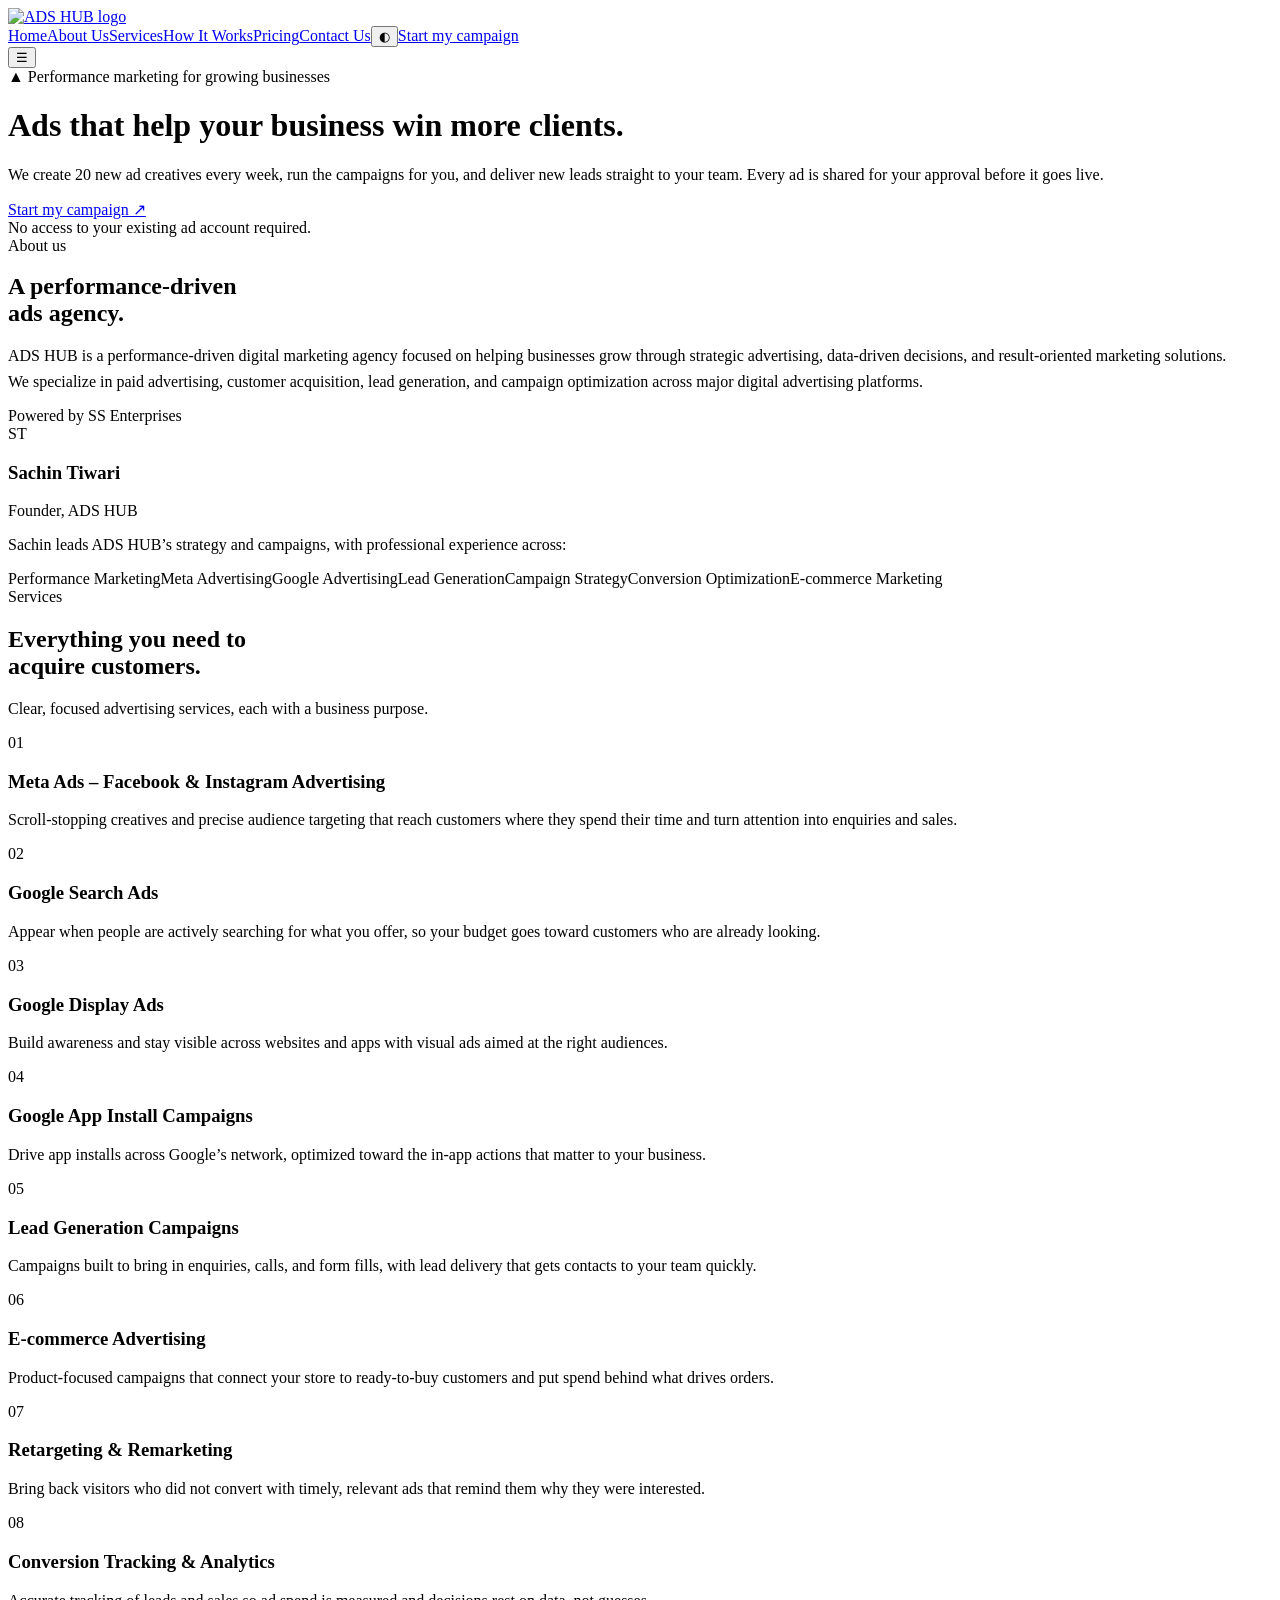
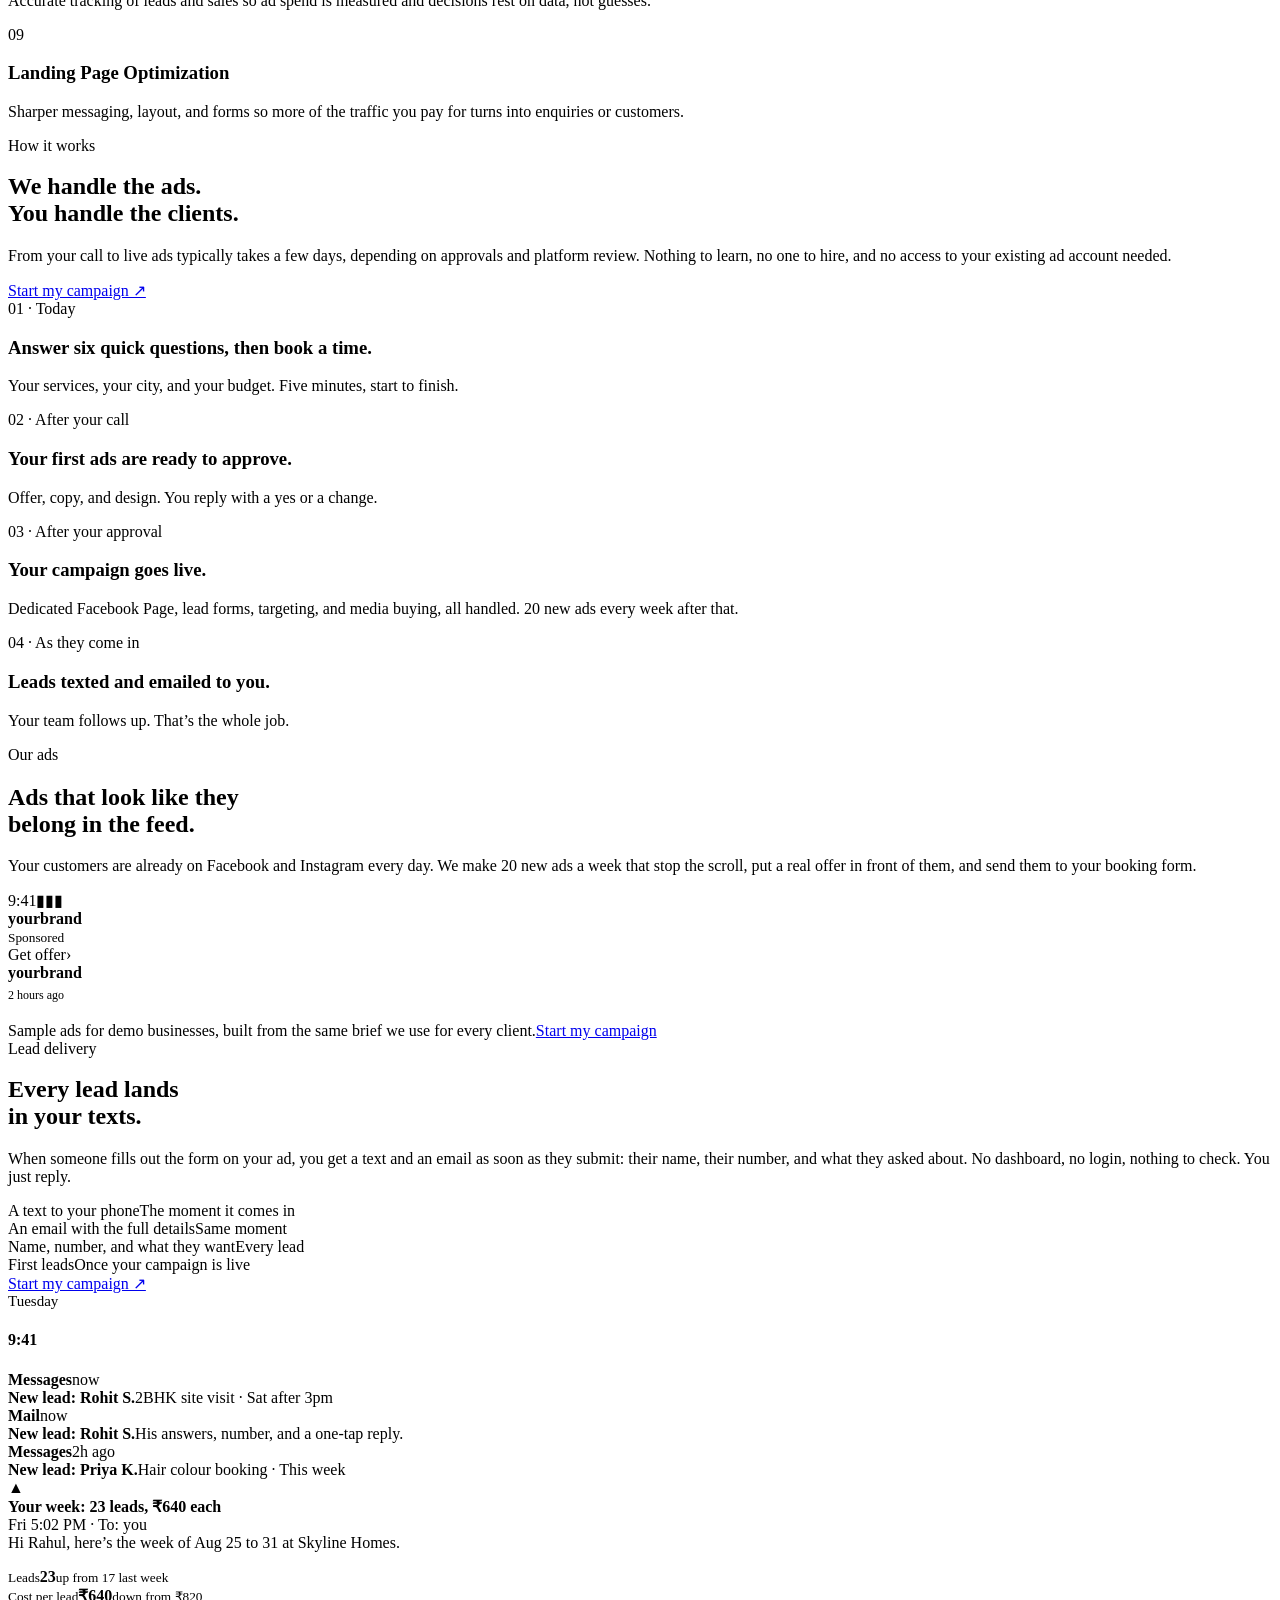
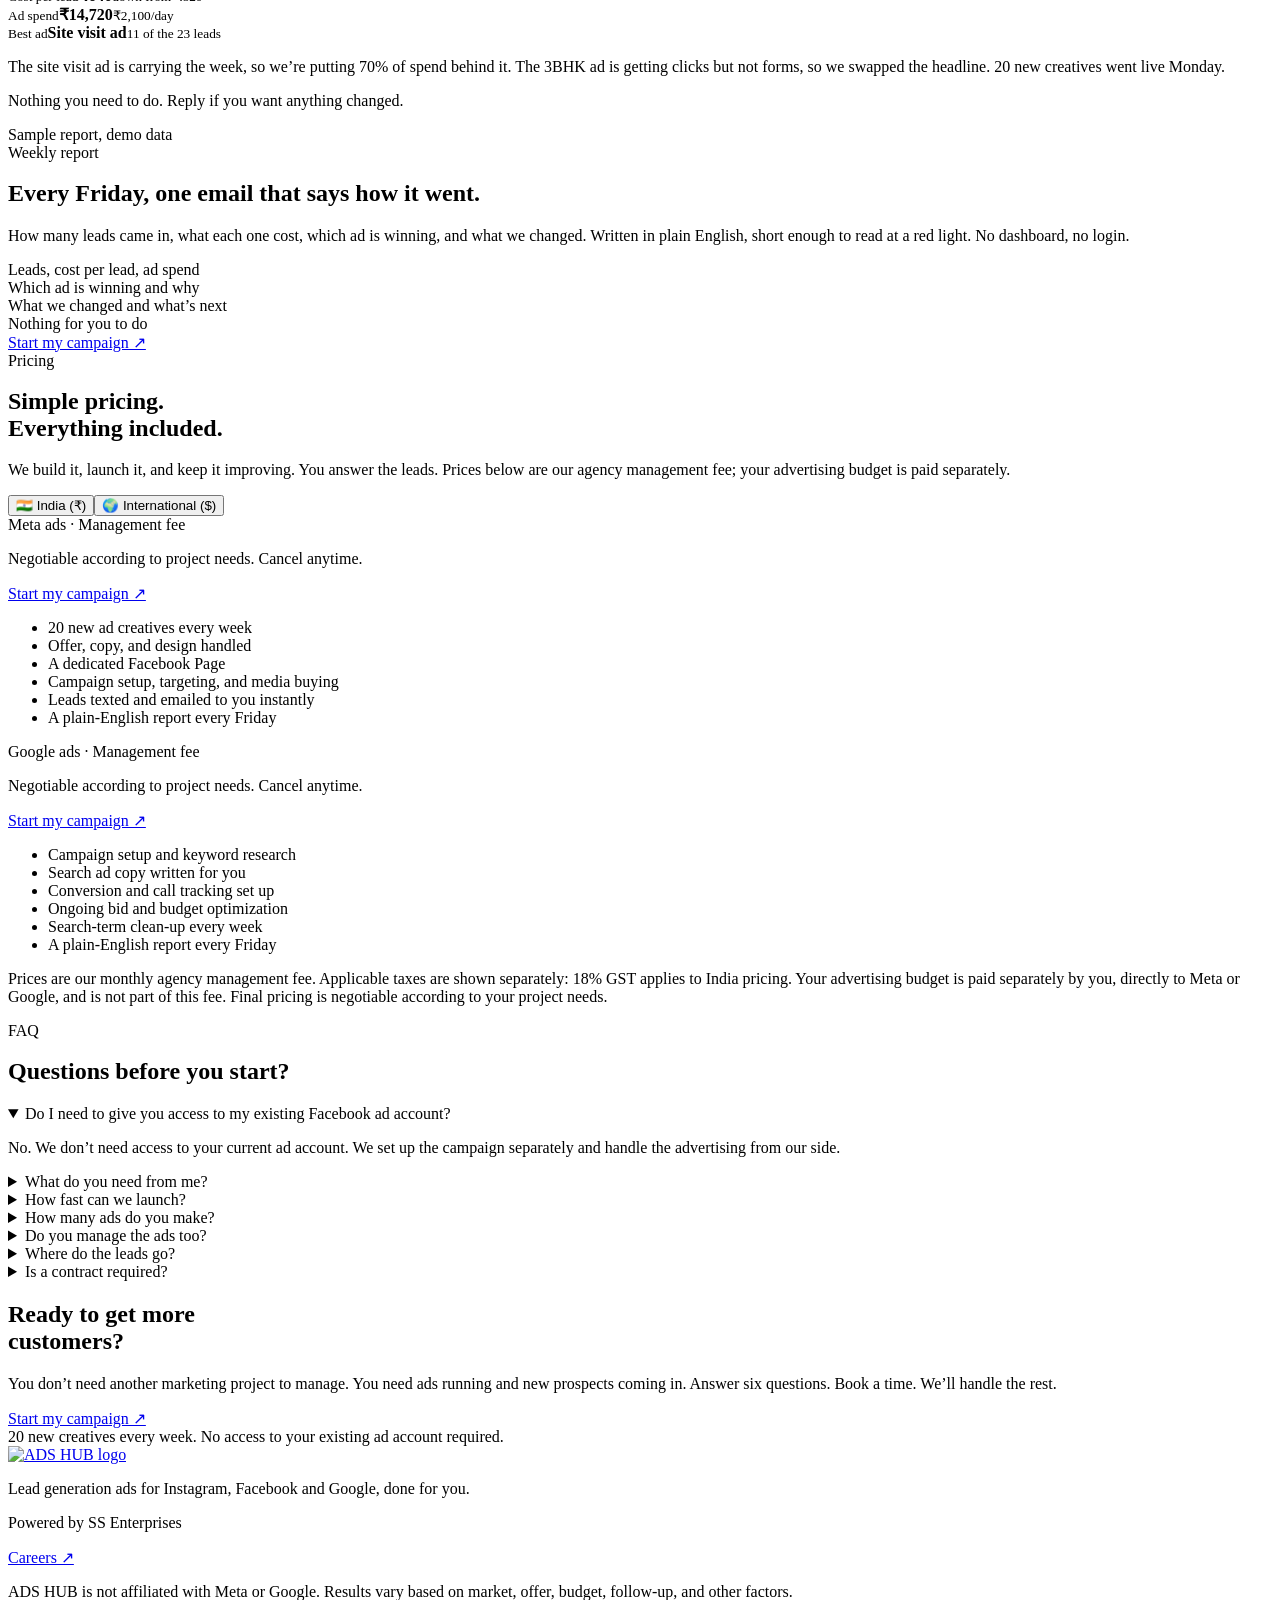
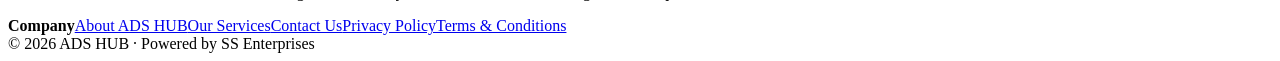
==== index.html @ 96fecbd9 "Add files via upload" ====
<!DOCTYPE html>
<html lang="en">
<head>
<meta charset="utf-8">
<meta name="viewport" content="width=device-width, initial-scale=1, viewport-fit=cover">
<title>ADS HUB – Performance Marketing &amp; Paid Advertising Agency</title>
<meta name="description" content="ADS HUB is a performance marketing agency running Meta and Google advertising, lead generation and e-commerce campaigns for growing businesses.">
<meta property="og:title" content="ADS HUB – Performance Marketing &amp; Paid Advertising Agency">
<meta property="og:description" content="ADS HUB is a performance marketing agency running Meta and Google advertising, lead generation and e-commerce campaigns for growing businesses.">
<link rel="icon" type="image/png" href="assets/images/favicon.png">
<link rel="apple-touch-icon" href="assets/images/apple-touch-icon.png">
<link rel="preconnect" href="https://fonts.googleapis.com">
<link href="https://fonts.googleapis.com/css2?family=Inter:wght@400;500;600;700&family=JetBrains+Mono:wght@400;500&display=swap" rel="stylesheet">
<link rel="stylesheet" href="assets/css/style.css">
</head>
<body>
<nav><div class="pill"><a class="logo" href="index.html"><img src="assets/images/logo.png" alt="ADS HUB logo" width="420" height="110"></a><div class="links" id="lk"><a href="index.html">Home</a><a href="index.html#about">About Us</a><a href="index.html#services">Services</a><a href="index.html#how">How It Works</a><a href="index.html#pricing">Pricing</a><a href="contact.html">Contact Us</a><button class="tg" id="tg" aria-label="Toggle dark mode">◐</button><a class="btn dark sm cta" href="index.html#start">Start my campaign</a></div><button class="mn" id="mn" aria-label="Open menu">☰</button></div></nav>
<main id="top">
<div class="wrap hero">
 <div class="tag"><span class="b">▲</span> Performance marketing for growing businesses</div>
 <h1>Ads that <span class="b">help your business</span> win more clients.</h1>
 <p>We create 20 new ad creatives every week, run the campaigns for you, and deliver new leads straight to your team. Every ad is shared for your approval before it goes live.</p>
 <div class="row"><a class="btn blue cta" href="#">Start my campaign ↗</a></div>
 <div class="note">No access to your existing ad account required.</div>
</div>

<div class="marq" aria-hidden="true"><div class="track" id="trk"></div></div>

<section id="about"><div class="wrap two"><div><div class="mono">About us</div><h2 style="margin-top:18px">A performance-driven<br><span class="b">ads agency.</span></h2><p class="lead">ADS HUB is a performance-driven digital marketing agency focused on helping businesses grow through strategic advertising, data-driven decisions, and result-oriented marketing solutions.</p><p class="lead" style="margin-top:-8px">We specialize in paid advertising, customer acquisition, lead generation, and campaign optimization across major digital advertising platforms.</p><div class="mono">Powered by SS Enterprises</div></div><div class="fcard"><div class="av2" aria-hidden="true">ST</div><h3>Sachin Tiwari</h3><div class="mono">Founder, ADS HUB</div><p class="note" style="font-size:16px">Sachin leads ADS HUB’s strategy and campaigns, with professional experience across:</p><div class="tags"><span>Performance Marketing</span><span>Meta Advertising</span><span>Google Advertising</span><span>Lead Generation</span><span>Campaign Strategy</span><span>Conversion Optimization</span><span>E-commerce Marketing</span></div></div></div></section>

<section id="services"><div class="wrap center"><span class="chip">Services</span><h2>Everything you need to<br>acquire customers.</h2><p class="lead">Clear, focused advertising services, each with a business purpose.</p><div class="sv"><div class="svc-card"><div class="mono">01</div><h3>Meta Ads – Facebook & Instagram Advertising</h3><p>Scroll-stopping creatives and precise audience targeting that reach customers where they spend their time and turn attention into enquiries and sales.</p></div><div class="svc-card"><div class="mono">02</div><h3>Google Search Ads</h3><p>Appear when people are actively searching for what you offer, so your budget goes toward customers who are already looking.</p></div><div class="svc-card"><div class="mono">03</div><h3>Google Display Ads</h3><p>Build awareness and stay visible across websites and apps with visual ads aimed at the right audiences.</p></div><div class="svc-card"><div class="mono">04</div><h3>Google App Install Campaigns</h3><p>Drive app installs across Google’s network, optimized toward the in-app actions that matter to your business.</p></div><div class="svc-card"><div class="mono">05</div><h3>Lead Generation Campaigns</h3><p>Campaigns built to bring in enquiries, calls, and form fills, with lead delivery that gets contacts to your team quickly.</p></div><div class="svc-card"><div class="mono">06</div><h3>E-commerce Advertising</h3><p>Product-focused campaigns that connect your store to ready-to-buy customers and put spend behind what drives orders.</p></div><div class="svc-card"><div class="mono">07</div><h3>Retargeting & Remarketing</h3><p>Bring back visitors who did not convert with timely, relevant ads that remind them why they were interested.</p></div><div class="svc-card"><div class="mono">08</div><h3>Conversion Tracking & Analytics</h3><p>Accurate tracking of leads and sales so ad spend is measured and decisions rest on data, not guesses.</p></div><div class="svc-card"><div class="mono">09</div><h3>Landing Page Optimization</h3><p>Sharper messaging, layout, and forms so more of the traffic you pay for turns into enquiries or customers.</p></div></div></div></section>

<section id="how"><div class="wrap two">
 <div>
  <div class="mono">How it works</div>
  <h2 style="margin-top:18px">We handle the ads.<br>You handle the <span class="b">clients.</span></h2>
  <p class="lead">From your call to live ads typically takes a few days, depending on approvals and platform review. Nothing to learn, no one to hire, and no access to your existing ad account needed.</p>
  <a class="btn dark cta" href="#">Start my campaign ↗</a> <span class="note">&nbsp;<span class="pr" data-p="meta"></span></span>
 </div>
 <div class="steps">
  <div class="st on"><div class="mono">01 · Today</div><h3>Answer six quick questions, then book a time.</h3><p>Your services, your city, and your budget. Five minutes, start to finish.</p></div>
  <div class="st"><div class="mono">02 · After your call</div><h3>Your first ads are ready to approve.</h3><p>Offer, copy, and design. You reply with a yes or a change.</p></div>
  <div class="st"><div class="mono">03 · After your approval</div><h3>Your campaign goes live.</h3><p>Dedicated Facebook Page, lead forms, targeting, and media buying, all handled. 20 new ads every week after that.</p></div>
  <div class="st"><div class="mono">04 · As they come in</div><h3>Leads texted and emailed to you.</h3><p>Your team follows up. That’s the whole job.</p></div>
 </div>
</div></section>

<section id="ads"><div class="wrap center">
 <span class="chip">Our ads</span>
 <h2>Ads that look like they<br>belong in the feed.</h2>
 <p class="lead">Your customers are already on Facebook and Instagram every day. We make 20 new ads a week that stop the scroll, put a real offer in front of them, and send them to your booking form.</p>
 <div class="ads">
  <div class="phone">
   <div class="sb"><span>9:41</span><span class="isl"></span><span>▮▮▮</span></div>
   <div class="ph"><span class="av"></span><div><b>yourbrand</b><br><small style="color:var(--mut)">Sponsored</small></div></div>
   <div class="cr" id="cr"></div>
   <div class="cta-bar"><span>Get offer</span><span>›</span></div>
   <div class="cap"><b>yourbrand</b> <span id="cap"></span><div style="color:var(--mut);margin-top:6px;font-size:12px">2 hours ago</div></div>
  </div>
  <div>
   <div class="tabs" id="tabs"></div>
   <h3 id="h3"></h3><p id="pp"></p>
  </div>
 </div>
 <div class="strip"><span>Sample ads for demo businesses, built from the same brief we use for every client.</span><a class="btn blue cta" href="#">Start my campaign</a></div>
</div></section>

<section><div class="wrap two">
 <div>
  <div class="mono">Lead delivery</div>
  <h2 style="margin-top:18px">Every lead lands<br>in your <span class="b">texts.</span></h2>
  <p class="lead">When someone fills out the form on your ad, you get a text and an email as soon as they submit: their name, their number, and what they asked about. No dashboard, no login, nothing to check. You just reply.</p>
  <div class="list">
   <div>A text to your phone<span class="mono">The moment it comes in</span></div>
   <div>An email with the full details<span class="mono">Same moment</span></div>
   <div>Name, number, and what they want<span class="mono">Every lead</span></div>
   <div class="on">First leads<span class="mono">Once your campaign is live</span></div>
  </div>
  <a class="btn dark cta" href="#">Start my campaign ↗</a> <span class="note">&nbsp;<span class="pr" data-p="meta"></span></span>
 </div>
 <div class="lock"><div class="isl"></div><div style="font-size:15px">Tuesday</div><h4>9:41</h4>
  <div class="nt"><span class="ic"></span><div style="flex:1"><div class="h"><b>Messages</b><span>now</span></div><b>New lead: Rohit S.</b>2BHK site visit · Sat after 3pm</div></div>
  <div class="nt"><span class="ic m"></span><div style="flex:1"><div class="h"><b>Mail</b><span>now</span></div><b>New lead: Rohit S.</b>His answers, number, and a one-tap reply.</div></div>
  <div class="nt old"><span class="ic"></span><div style="flex:1"><div class="h"><b>Messages</b><span>2h ago</span></div><b>New lead: Priya K.</b>Hair colour booking · This week</div></div>
 </div>
</div></section>

<section><div class="wrap two">
 <div class="rep">
  <header><span class="logo"><i>▲</i></span><div><b>Your week: 23 leads, ₹640 each</b><div class="note" style="margin:0">Fri 5:02 PM · To: you</div></div></header>
  <div class="body">
   <p style="margin-top:0">Hi Rahul, here’s the week of Aug 25 to 31 at Skyline Homes.</p>
   <div class="kp"><div><small class="mono">Leads</small><b>23</b><small>up from 17 last week</small></div><div><small class="mono">Cost per lead</small><b>₹640</b><small>down from ₹820</small></div><div><small class="mono">Ad spend</small><b>₹14,720</b><small>₹2,100/day</small></div><div><small class="mono">Best ad</small><b>Site visit ad</b><small>11 of the 23 leads</small></div></div>
   <p>The site visit ad is carrying the week, so we’re putting 70% of spend behind it. The 3BHK ad is getting clicks but not forms, so we swapped the headline. 20 new creatives went live Monday.</p>
   <p style="color:var(--mut)">Nothing you need to do. Reply if you want anything changed.</p>
   <span class="badge">Sample report, demo data</span>
  </div>
 </div>
 <div>
  <div class="mono">Weekly report</div>
  <h2 style="margin-top:18px">Every Friday, one email that says how it <span class="b">went.</span></h2>
  <p class="lead">How many leads came in, what each one cost, which ad is winning, and what we changed. Written in plain English, short enough to read at a red light. No dashboard, no login.</p>
  <div class="list">
   <div>Leads, cost per lead, ad spend</div><div>Which ad is winning and why</div><div>What we changed and what’s next</div><div class="on">Nothing for you to do</div>
  </div>
  <a class="btn dark cta" href="#">Start my campaign ↗</a> <span class="note">&nbsp;<span class="pr" data-p="meta"></span></span>
 </div>
</div></section>

<section id="pricing"><div class="wrap">
 <div class="center"><div class="mono">Pricing</div><h2 style="margin-top:18px">Simple pricing.<br>Everything included.</h2><p class="lead">We build it, launch it, and keep it improving. You answer the leads. Prices below are our agency management fee; your advertising budget is paid separately.</p><div class="cur" id="curb"><button data-c="in">🇮🇳 India (₹)</button><button data-c="intl">🌍 International ($)</button></div></div>
 <div class="plans"><div class="price">
  <div><div class="mono" style="margin-bottom:12px">Meta ads · Management fee</div><div class="amt" data-a="meta"></div><p class="note">Negotiable according to project needs. Cancel anytime.</p><a class="btn dark cta" href="#">Start my campaign ↗</a></div>
  <ul>
   <li>20 new ad creatives every week</li><li>Offer, copy, and design handled</li><li>A dedicated Facebook Page</li><li>Campaign setup, targeting, and media buying</li><li>Leads texted and emailed to you instantly</li><li>A plain-English report every Friday</li>
  </ul>
 </div>
 <div class="price"><div><div class="mono" style="margin-bottom:12px">Google ads · Management fee</div><div class="amt" data-a="google"></div><p class="note">Negotiable according to project needs. Cancel anytime.</p><a class="btn dark cta" href="#" data-svc="google">Start my campaign ↗</a></div><ul><li>Campaign setup and keyword research</li><li>Search ad copy written for you</li><li>Conversion and call tracking set up</li><li>Ongoing bid and budget optimization</li><li>Search-term clean-up every week</li><li>A plain-English report every Friday</li></ul></div></div>
 <p class="fine">Prices are our monthly agency management fee. Applicable taxes are shown separately: 18% GST applies to India pricing. Your advertising budget is paid separately by you, directly to Meta or Google, and is not part of this fee. Final pricing is negotiable according to your project needs.</p>
</div></section>

<section><div class="wrap center">
 <div class="mono">FAQ</div><h2 style="margin-top:18px">Questions before you start?</h2>
 <div class="faq">
  <details open><summary>Do I need to give you access to my existing Facebook ad account?</summary><p>No. We don’t need access to your current ad account. We set up the campaign separately and handle the advertising from our side.</p></details>
  <details><summary>What do you need from me?</summary><p>Six quick answers before we talk: your services, your city, and your budget. Then you approve ads with a yes or a change.</p></details>
  <details><summary>How fast can we launch?</summary><p>Timelines depend on your business and on ad platform review. Typically your first ads are shared for approval within a day or two, and the campaign goes live after you approve them.</p></details>
  <details><summary>How many ads do you make?</summary><p>20 new ad creatives every week.</p></details>
  <details><summary>Do you manage the ads too?</summary><p>Yes. Page, lead forms, targeting, and media buying are all handled by us.</p></details>
  <details><summary>Where do the leads go?</summary><p>Straight to your phone by text and to your inbox by email, as soon as the form is filled.</p></details>
  <details><summary>Is a contract required?</summary><p>No. Cancel anytime. Pricing is negotiable according to your project needs.</p></details>
 </div>
</div></section>

<section><div class="wrap center">
 <h2>Ready to get more<br>customers?</h2>
 <p class="lead">You don’t need another marketing project to manage. You need ads running and new prospects coming in. Answer six questions. Book a time. We’ll handle the rest.</p>
 <div class="row"><a class="btn blue cta" href="#">Start my campaign ↗</a></div>
 <div class="note">20 new creatives every week. No access to your existing ad account required.</div>
</div></section>
</main>
<footer><div class="wrap"><div><a class="logo" href="index.html"><img src="assets/images/logo.png" alt="ADS HUB logo" width="420" height="110"></a><p>Lead generation ads for Instagram, Facebook and Google, done for you.</p><p class="pw">Powered by SS Enterprises</p><a class="btn sm careers" href="index.html#careers">Careers ↗</a><p class="disc">ADS HUB is not affiliated with Meta or Google. Results vary based on market, offer, budget, follow-up, and other factors.</p></div><div class="fn"><b>Company</b><a href="index.html#about">About ADS HUB</a><a href="index.html#services">Our Services</a><a href="contact.html">Contact Us</a><a href="privacy-policy.html">Privacy Policy</a><a href="terms.html">Terms &amp; Conditions</a></div><div class="cp">© 2026 ADS HUB · Powered by SS Enterprises</div></div></footer>
<div class="md" id="md" hidden><div class="mc" role="dialog" aria-modal="true"><button class="x" id="mx" aria-label="Close">×</button><div class="bar"><i id="mp"></i></div><div id="mb"></div></div></div>
<script src="assets/js/config.js"></script>
<script src="assets/js/common.js"></script>
<script src="assets/js/home.js"></script>
</body>
</html>
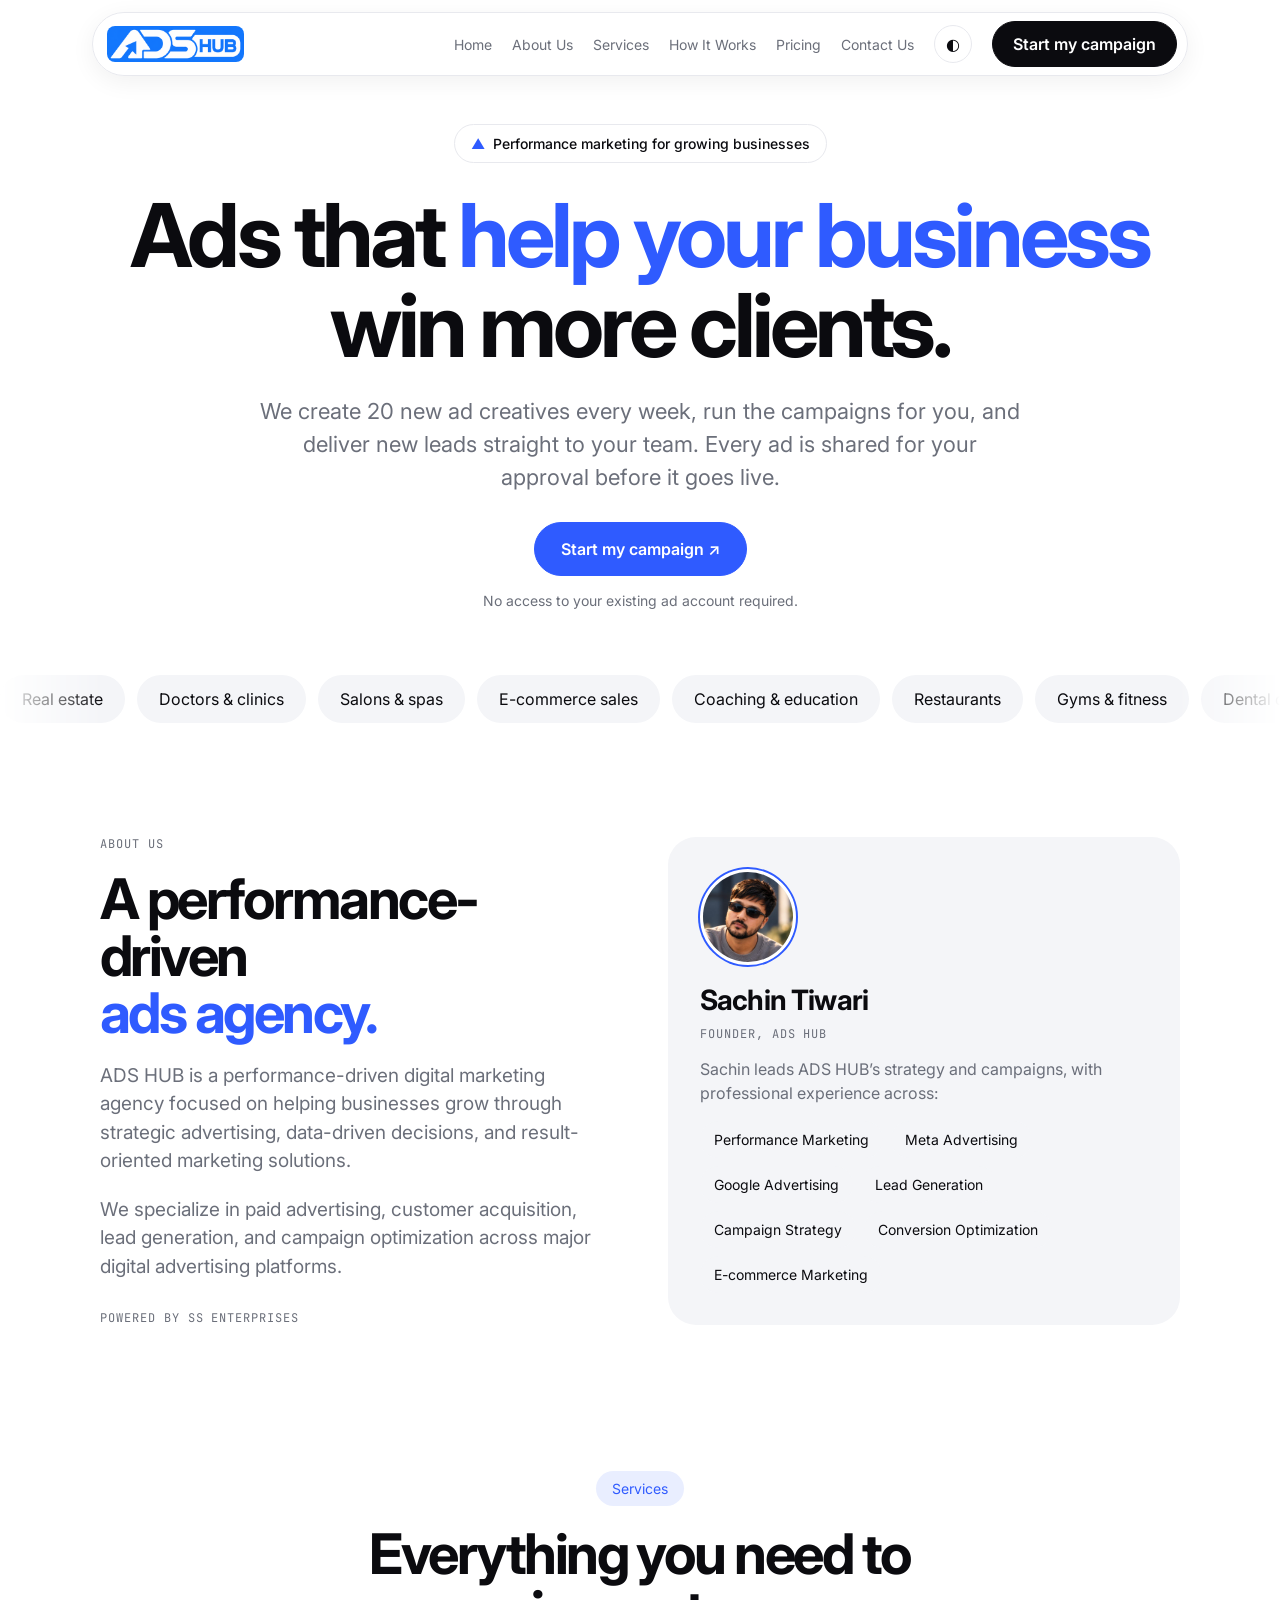
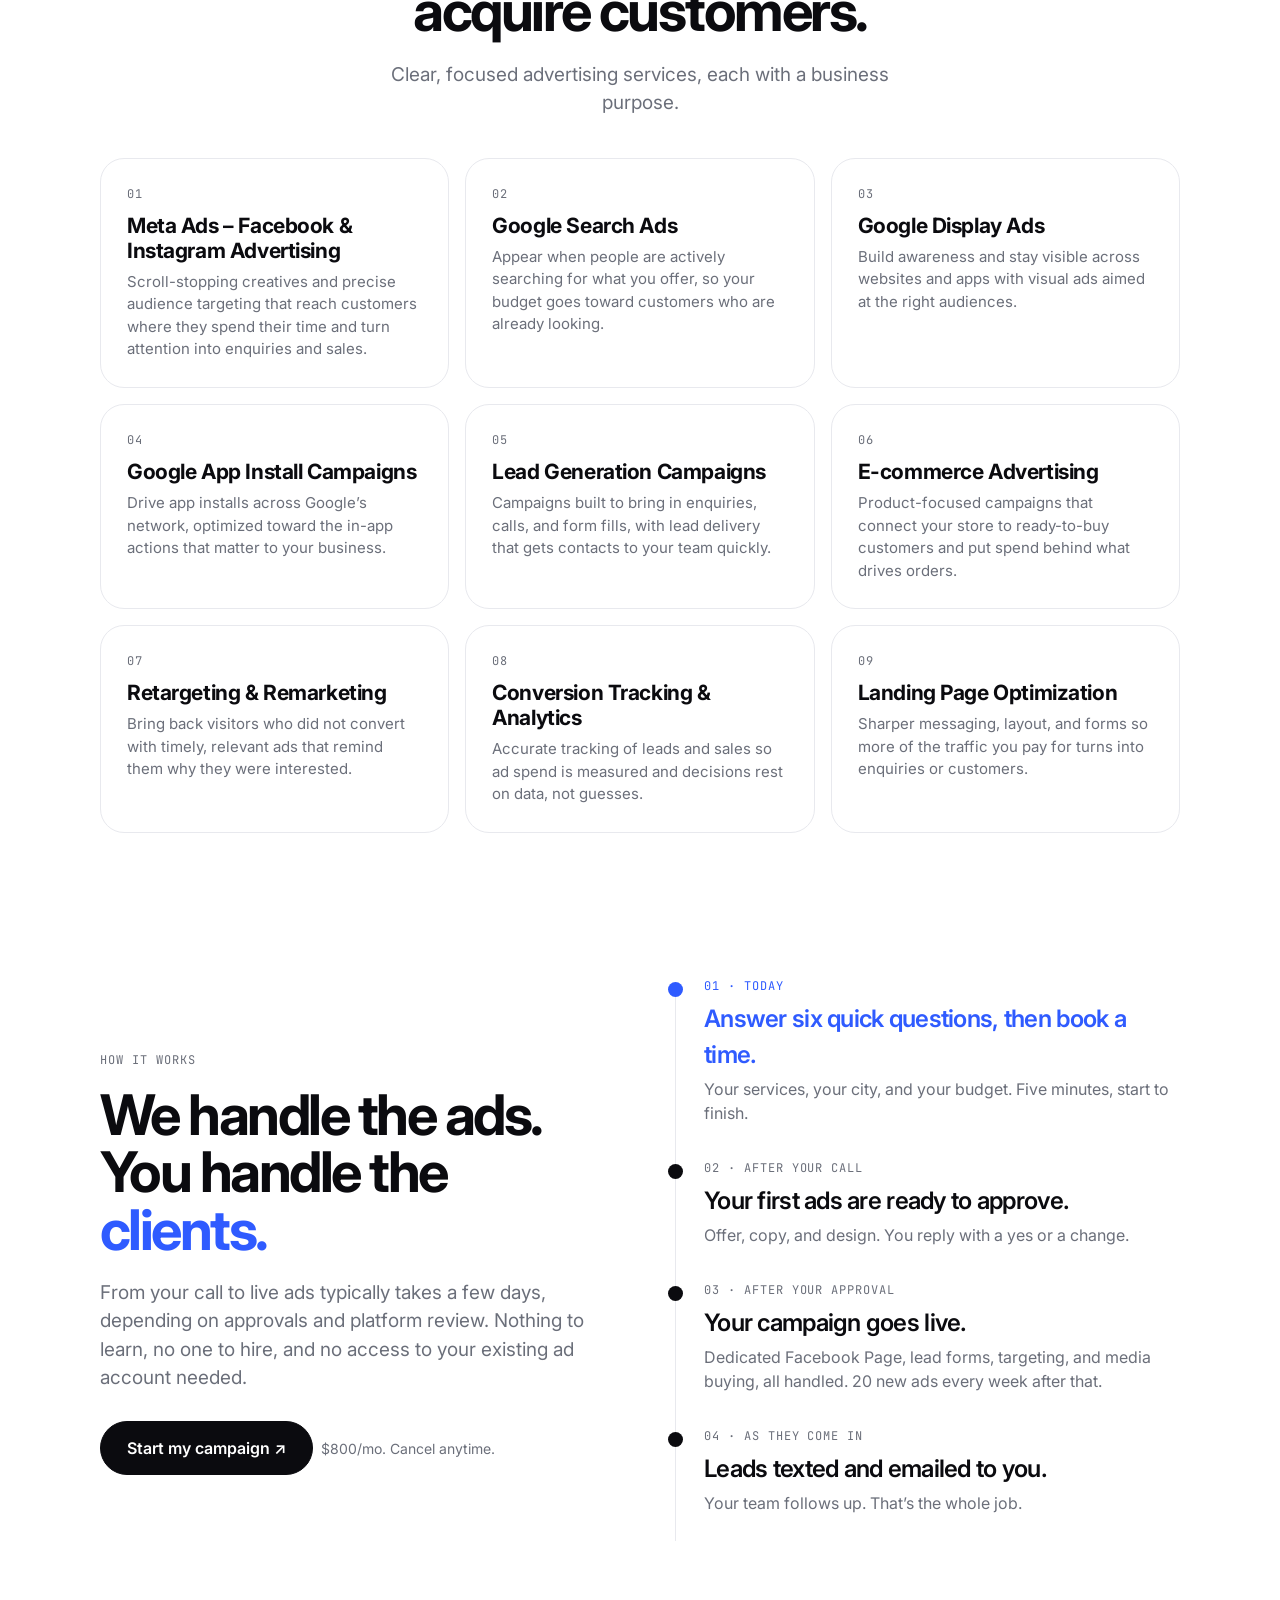
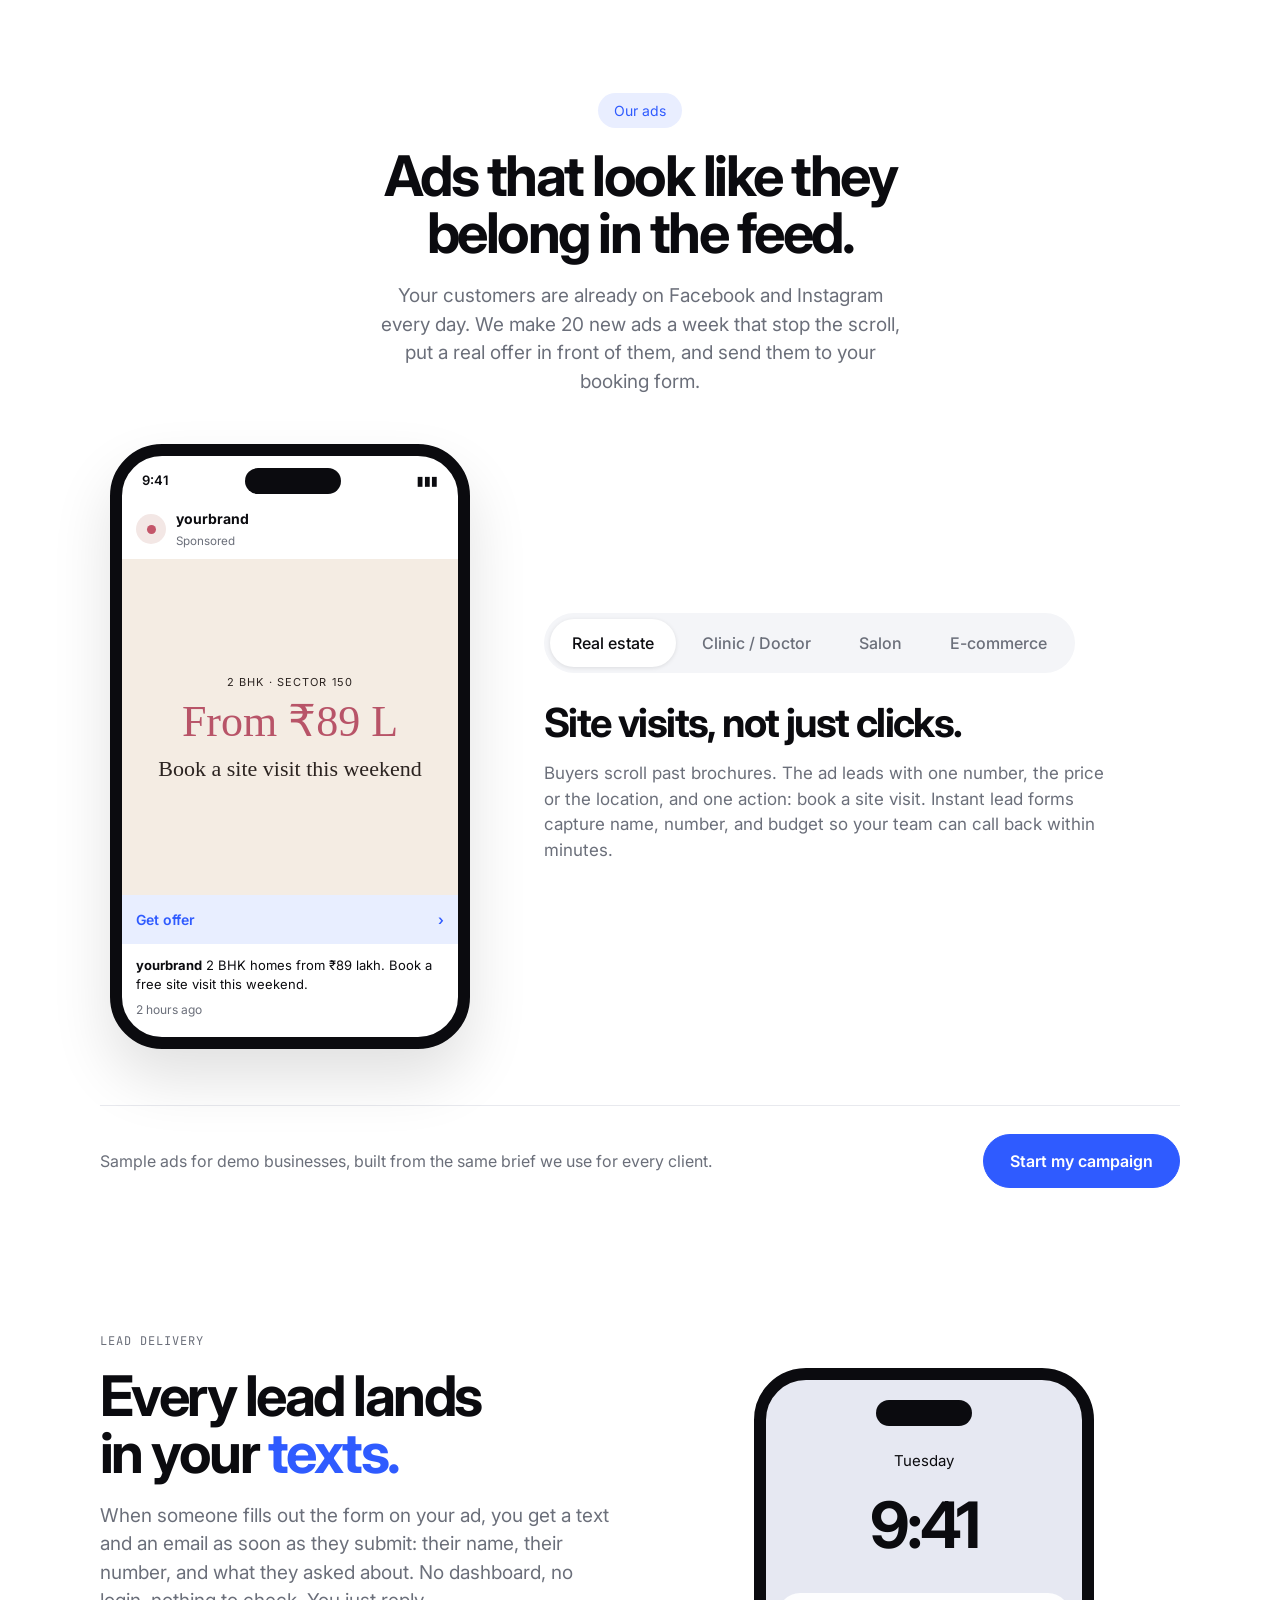
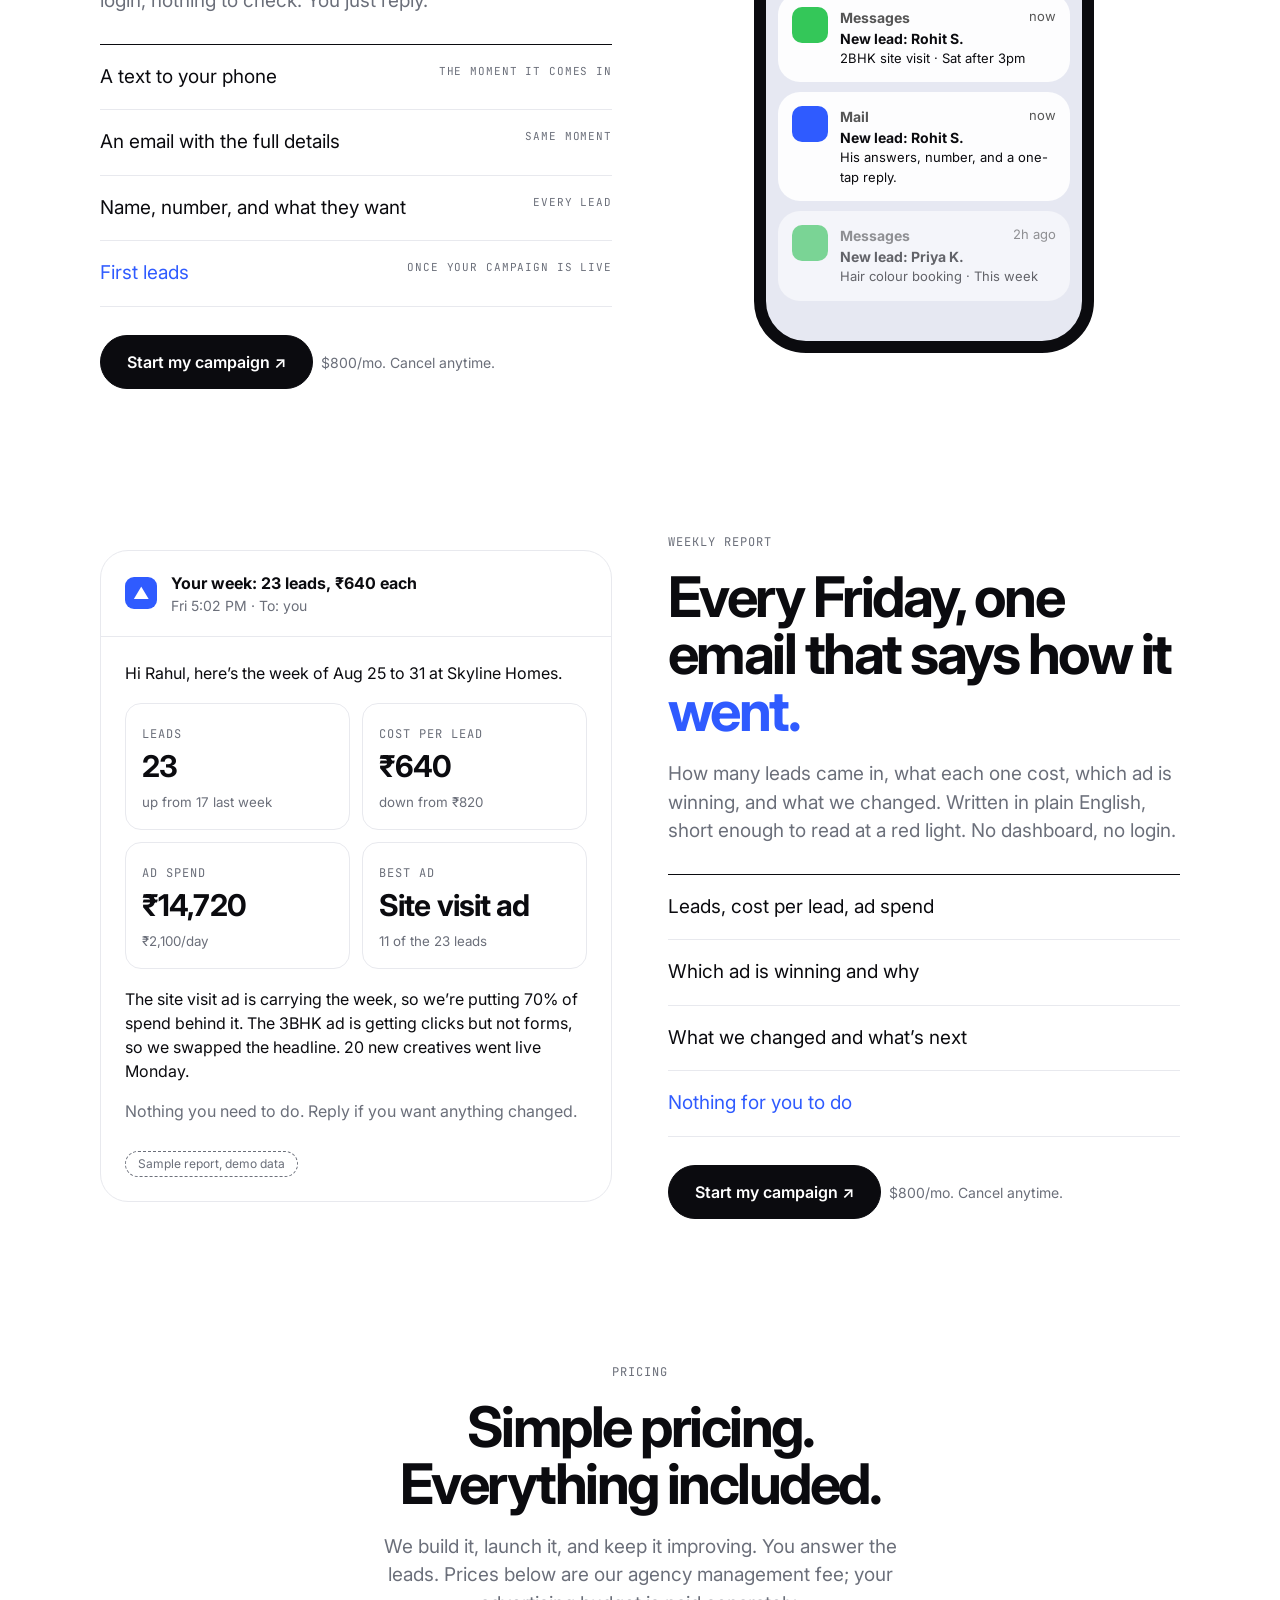
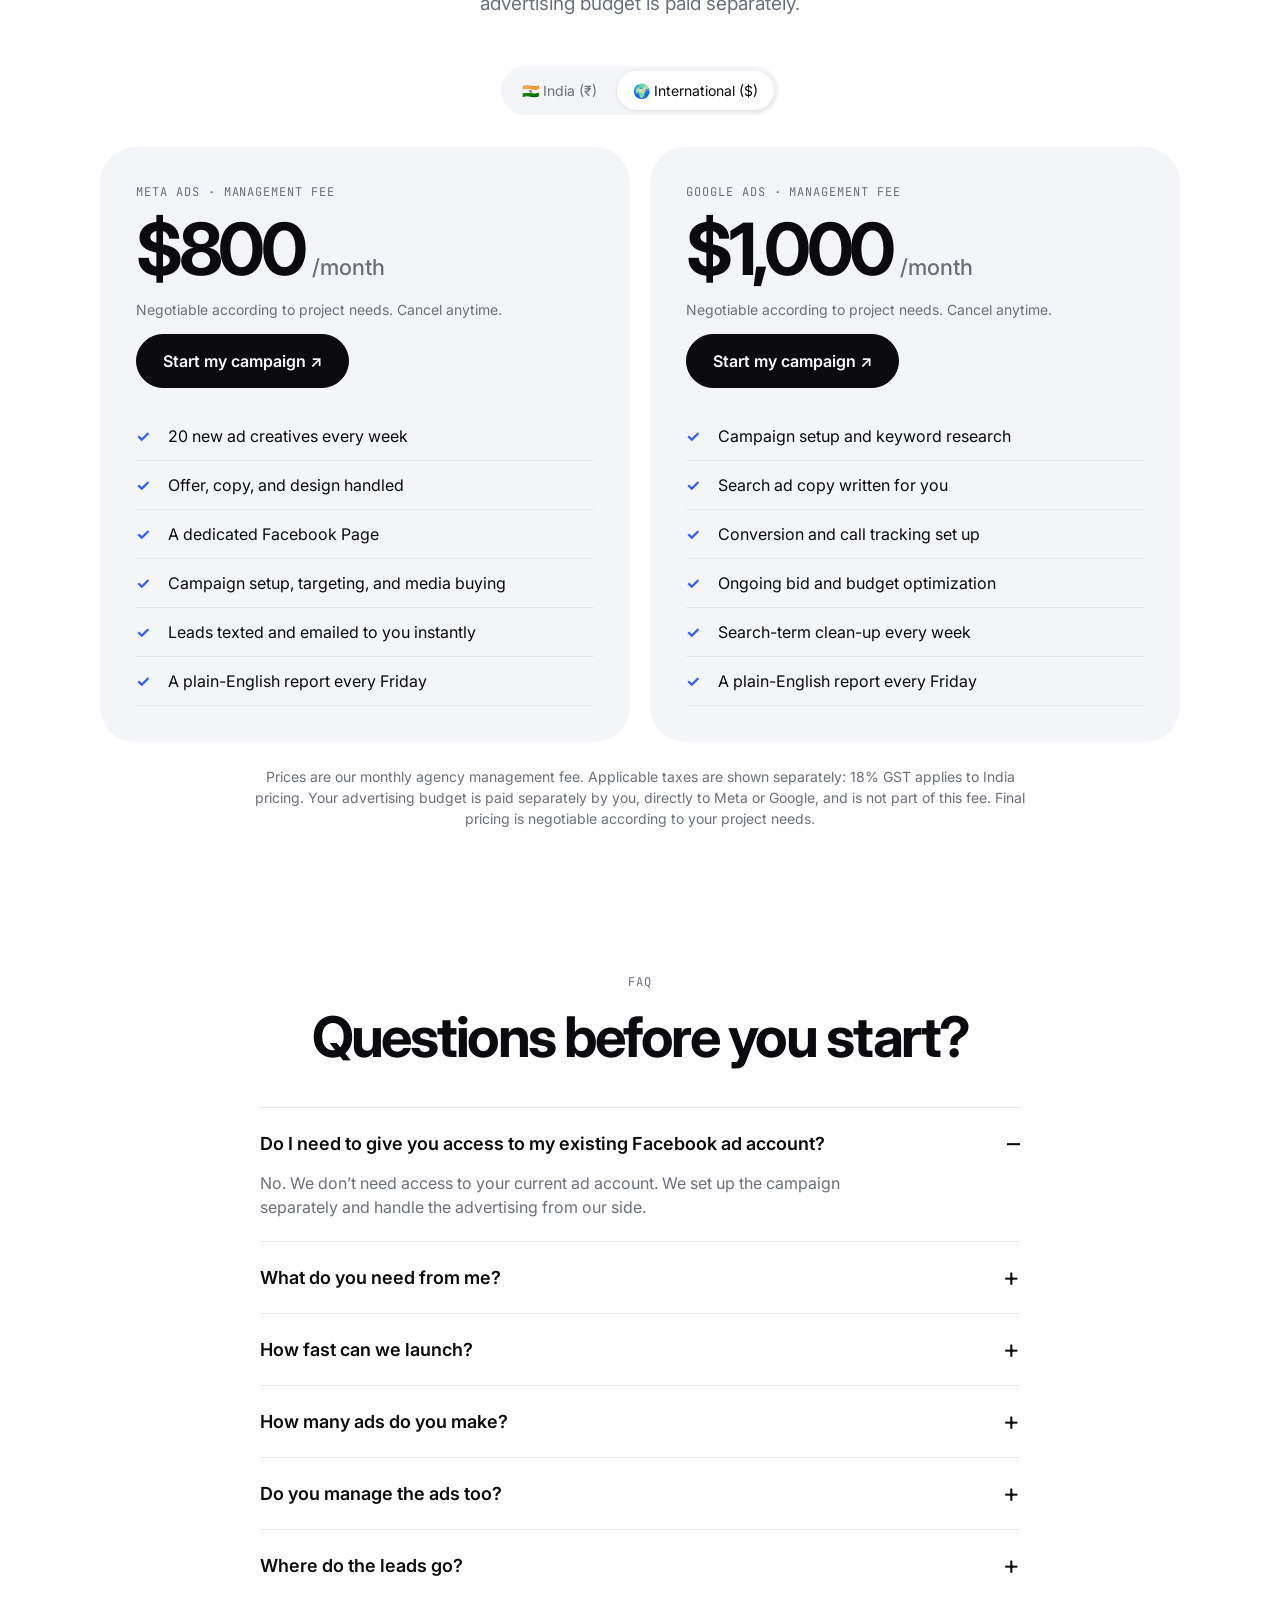
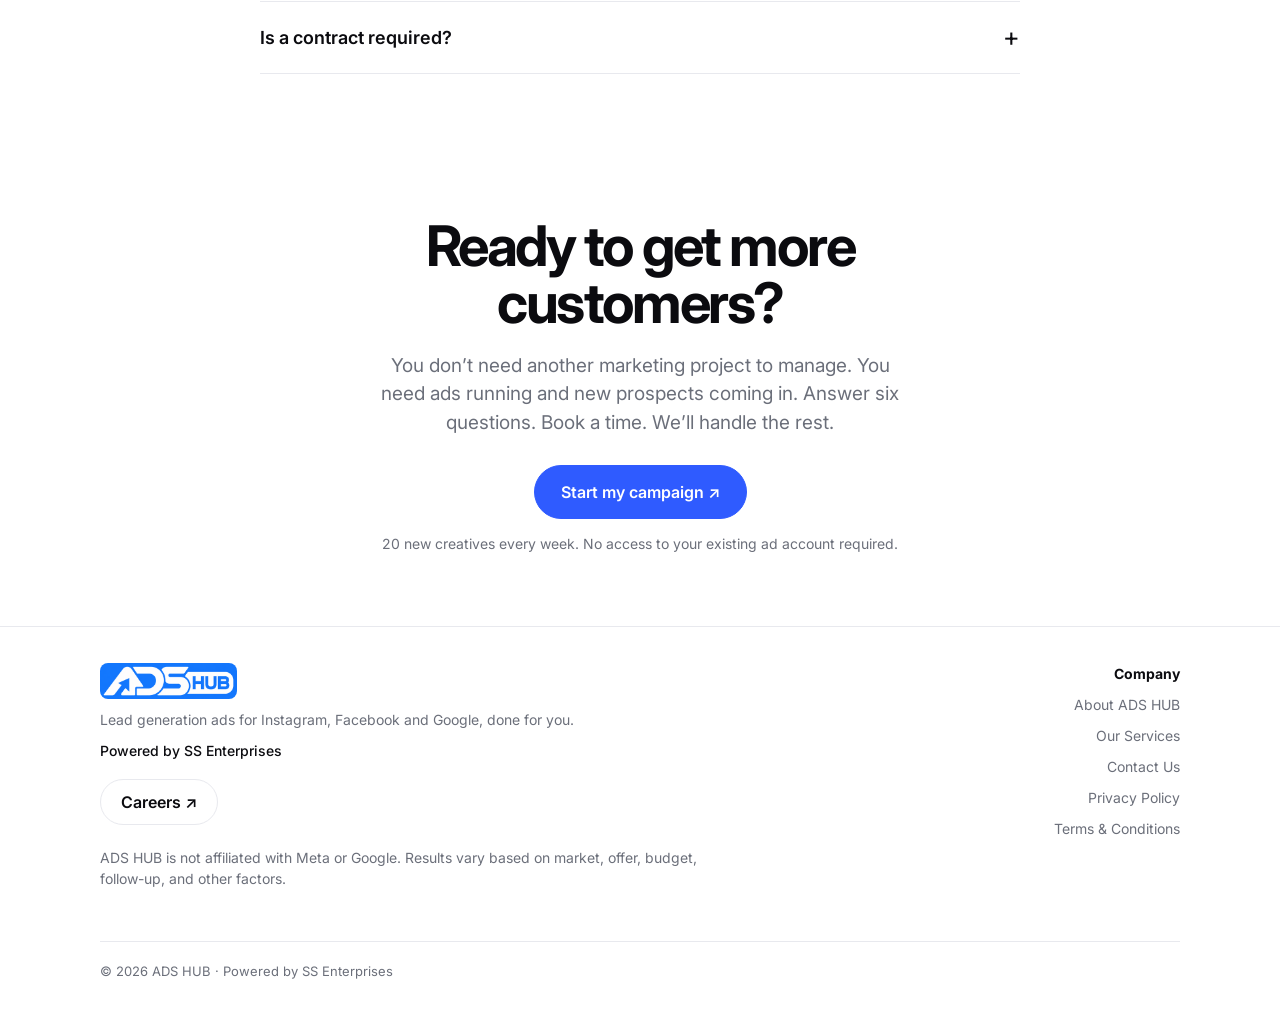
==== commit b59d5374: "Add files via upload" ====
--- a/index.html
+++ b/index.html
@@ -26,7 +26,7 @@
 
 <div class="marq" aria-hidden="true"><div class="track" id="trk"></div></div>
 
-<section id="about"><div class="wrap two"><div><div class="mono">About us</div><h2 style="margin-top:18px">A performance-driven<br><span class="b">ads agency.</span></h2><p class="lead">ADS HUB is a performance-driven digital marketing agency focused on helping businesses grow through strategic advertising, data-driven decisions, and result-oriented marketing solutions.</p><p class="lead" style="margin-top:-8px">We specialize in paid advertising, customer acquisition, lead generation, and campaign optimization across major digital advertising platforms.</p><div class="mono">Powered by SS Enterprises</div></div><div class="fcard"><div class="av2" aria-hidden="true">ST</div><h3>Sachin Tiwari</h3><div class="mono">Founder, ADS HUB</div><p class="note" style="font-size:16px">Sachin leads ADS HUB’s strategy and campaigns, with professional experience across:</p><div class="tags"><span>Performance Marketing</span><span>Meta Advertising</span><span>Google Advertising</span><span>Lead Generation</span><span>Campaign Strategy</span><span>Conversion Optimization</span><span>E-commerce Marketing</span></div></div></div></section>
+<section id="about"><div class="wrap two"><div><div class="mono">About us</div><h2 style="margin-top:18px">A performance-driven<br><span class="b">ads agency.</span></h2><p class="lead">ADS HUB is a performance-driven digital marketing agency focused on helping businesses grow through strategic advertising, data-driven decisions, and result-oriented marketing solutions.</p><p class="lead" style="margin-top:-8px">We specialize in paid advertising, customer acquisition, lead generation, and campaign optimization across major digital advertising platforms.</p><div class="mono">Powered by SS Enterprises</div></div><div class="fcard"><img class="av2" src="assets/images/founder.jpg" alt="Sachin Tiwari, Founder of ADS HUB" width="96" height="96" loading="lazy"><h3>Sachin Tiwari</h3><div class="mono">Founder, ADS HUB</div><p class="note" style="font-size:16px">Sachin leads ADS HUB’s strategy and campaigns, with professional experience across:</p><div class="tags"><span>Performance Marketing</span><span>Meta Advertising</span><span>Google Advertising</span><span>Lead Generation</span><span>Campaign Strategy</span><span>Conversion Optimization</span><span>E-commerce Marketing</span></div></div></div></section>
 
 <section id="services"><div class="wrap center"><span class="chip">Services</span><h2>Everything you need to<br>acquire customers.</h2><p class="lead">Clear, focused advertising services, each with a business purpose.</p><div class="sv"><div class="svc-card"><div class="mono">01</div><h3>Meta Ads – Facebook & Instagram Advertising</h3><p>Scroll-stopping creatives and precise audience targeting that reach customers where they spend their time and turn attention into enquiries and sales.</p></div><div class="svc-card"><div class="mono">02</div><h3>Google Search Ads</h3><p>Appear when people are actively searching for what you offer, so your budget goes toward customers who are already looking.</p></div><div class="svc-card"><div class="mono">03</div><h3>Google Display Ads</h3><p>Build awareness and stay visible across websites and apps with visual ads aimed at the right audiences.</p></div><div class="svc-card"><div class="mono">04</div><h3>Google App Install Campaigns</h3><p>Drive app installs across Google’s network, optimized toward the in-app actions that matter to your business.</p></div><div class="svc-card"><div class="mono">05</div><h3>Lead Generation Campaigns</h3><p>Campaigns built to bring in enquiries, calls, and form fills, with lead delivery that gets contacts to your team quickly.</p></div><div class="svc-card"><div class="mono">06</div><h3>E-commerce Advertising</h3><p>Product-focused campaigns that connect your store to ready-to-buy customers and put spend behind what drives orders.</p></div><div class="svc-card"><div class="mono">07</div><h3>Retargeting & Remarketing</h3><p>Bring back visitors who did not convert with timely, relevant ads that remind them why they were interested.</p></div><div class="svc-card"><div class="mono">08</div><h3>Conversion Tracking & Analytics</h3><p>Accurate tracking of leads and sales so ad spend is measured and decisions rest on data, not guesses.</p></div><div class="svc-card"><div class="mono">09</div><h3>Landing Page Optimization</h3><p>Sharper messaging, layout, and forms so more of the traffic you pay for turns into enquiries or customers.</p></div></div></div></section>
 
--- a/assets/css/style.css
+++ b/assets/css/style.css
@@ -0,0 +1,199 @@
+:root{--bg:#fff;--fg:#0b0b0f;--mut:#6b6f7a;--line:#e8e9ee;--soft:#f4f5f8;--blue:#2f5bff;--card:#fff;--dark:#0b0b0f;--ondark:#fff;
+box-sizing:border-box;padding-top:env(safe-area-inset-top,0px);padding-bottom:env(safe-area-inset-bottom,0px);color-scheme:light}
+@media (prefers-color-scheme:dark){:root:not([data-theme="light"]){--bg:#0b0b0f;--fg:#f4f5f8;--mut:#9a9ea9;--line:#24262e;--soft:#16181e;--card:#14161b;--dark:#f4f5f8;--ondark:#0b0b0f;color-scheme:dark}}
+:root[data-theme="dark"]{--bg:#0b0b0f;--fg:#f4f5f8;--mut:#9a9ea9;--line:#24262e;--soft:#16181e;--card:#14161b;--dark:#f4f5f8;--ondark:#0b0b0f;color-scheme:dark}
+html{scroll-behavior:smooth;scroll-padding-top:calc(env(safe-area-inset-top,0px) + 90px)}
+*{box-sizing:border-box}
+body{margin:0;background:var(--bg);color:var(--fg);font-family:Inter,system-ui,-apple-system,"Segoe UI",sans-serif;line-height:1.5;-webkit-font-smoothing:antialiased}
+body::before{content:"";position:fixed;inset:0 0 auto;height:env(safe-area-inset-top,0px);z-index:10;background:var(--bg)}
+a{color:inherit;text-decoration:none}
+.wrap{max-width:1120px;margin:0 auto;padding:0 20px}
+.mono{font-family:"JetBrains Mono",ui-monospace,monospace;font-size:12px;letter-spacing:.08em;text-transform:uppercase;color:var(--mut)}
+h1,h2{letter-spacing:-.045em;line-height:1.02;margin:0;font-weight:700}
+h1{font-size:clamp(40px,8vw,88px)}h2{font-size:clamp(32px,5vw,56px)}
+.b{color:var(--blue)}
+nav{position:sticky;top:calc(env(safe-area-inset-top,0px) + 12px);z-index:20;max-width:1120px;margin:12px auto 0;padding:0 12px}
+.pill{display:flex;align-items:center;justify-content:space-between;background:color-mix(in srgb,var(--bg) 88%,transparent);backdrop-filter:blur(12px);border:1px solid var(--line);border-radius:999px;padding:8px 10px 8px 14px;box-shadow:0 6px 24px rgba(0,0,0,.06)}
+.logo{display:flex;align-items:center;gap:10px;font-weight:600}
+.logo i{width:32px;height:32px;border-radius:9px;background:var(--blue);display:grid;place-items:center;color:#fff;font-style:normal;font-size:16px}
+.links{display:flex;align-items:center;gap:26px;font-size:15px;color:var(--mut)}
+.btn{display:inline-flex;align-items:center;gap:8px;padding:14px 26px;border-radius:999px;font-weight:600;font-size:16px;border:1px solid var(--line);background:var(--card);color:var(--fg);cursor:pointer}
+.btn.blue{background:var(--blue);color:#fff;border-color:var(--blue)}
+.btn.dark{background:var(--dark);color:var(--ondark);border-color:var(--dark)}
+.btn.sm{padding:10px 20px}
+.hero{text-align:center;padding:48px 0 24px}
+.tag{display:inline-flex;gap:8px;align-items:center;border:1px solid var(--line);border-radius:999px;padding:8px 16px;font-size:14px;font-weight:500;margin-bottom:28px}
+.hero p{max-width:760px;margin:24px auto;font-size:clamp(17px,2.2vw,22px);color:var(--mut)}
+.row{display:flex;gap:12px;justify-content:center;flex-wrap:wrap;margin-top:28px}
+.note{color:var(--mut);font-size:14px;margin-top:14px}
+.marq{overflow:hidden;margin:40px 0;mask-image:linear-gradient(90deg,transparent,#000 8%,#000 92%,transparent);-webkit-mask-image:linear-gradient(90deg,transparent,#000 8%,#000 92%,transparent)}
+.track{display:flex;gap:12px;width:max-content;animation:m 40s linear infinite}
+.track span{background:var(--soft);padding:12px 22px;border-radius:999px;font-size:16px;white-space:nowrap}
+@keyframes m{to{transform:translateX(-50%)}}
+@media (prefers-reduced-motion:reduce){.track{animation:none}}
+section{padding:72px 0}
+.two{display:grid;grid-template-columns:1fr 1fr;gap:56px;align-items:center}
+.lead{color:var(--mut);font-size:19px;max-width:520px;margin:20px 0 28px}
+.steps{position:relative;padding-left:36px;border-left:0}
+.steps::before{content:"";position:absolute;left:7px;top:8px;bottom:8px;width:1px;background:var(--line)}
+.steps::after{content:"";position:absolute;left:7px;top:8px;width:1px;height:var(--p,0px);background:var(--blue)}
+.st{position:relative;margin-bottom:34px}
+.st::before{content:"";position:absolute;left:-36px;top:5px;width:15px;height:15px;border-radius:50%;background:var(--fg);transition:background .3s}
+.st.on::before{background:var(--blue)}
+.st h3,.st .mono{transition:color .3s}
+.st.on .mono{color:var(--blue)}
+.st h3{margin:6px 0 4px;font-size:24px;letter-spacing:-.03em;font-weight:600}
+.st.on h3{color:var(--blue)}
+.st p{margin:0;color:var(--mut)}
+.center{text-align:center}.center .lead{margin-left:auto;margin-right:auto}
+.chip{display:inline-block;background:#e9eeff;color:var(--blue);border-radius:999px;padding:7px 16px;font-size:14px;margin-bottom:20px}
+.ads{display:grid;grid-template-columns:380px 1fr;gap:64px;align-items:center;margin-top:48px;text-align:left}
+.phone{width:100%;max-width:360px;margin:0 auto;border:12px solid #0b0b0f;border-radius:52px;background:var(--card);overflow:hidden;box-shadow:0 30px 60px rgba(0,0,0,.12)}
+.sb{display:flex;justify-content:space-between;align-items:center;padding:12px 20px 6px;font-size:13px;font-weight:600}
+.isl{width:96px;height:26px;border-radius:99px;background:#0b0b0f}
+.ph{display:flex;align-items:center;gap:10px;padding:8px 14px;font-size:14px}
+.av{width:30px;height:30px;border-radius:50%;background:#f3e7e5;display:grid;place-items:center}.av::after{content:"";width:9px;height:9px;border-radius:50%;background:#c4566a}
+.cr{aspect-ratio:1;background:#f4ece3;display:grid;place-items:center;text-align:center;padding:20px;color:#2b2320;transition:.3s}
+.cr .t{font-family:Georgia,"Times New Roman",serif}
+.cr .big{font-family:Georgia,serif;font-size:60px;color:#b85468;line-height:1;margin:8px 0}
+.cr small{font-size:11px;letter-spacing:.1em;text-transform:uppercase}
+.cta-bar{background:#e8eeff;color:var(--blue);padding:14px;font-weight:600;font-size:14px;display:flex;justify-content:space-between}
+.cap{padding:12px 14px 18px;font-size:13px;color:var(--fg)}
+.tabs{display:inline-flex;background:var(--soft);border-radius:999px;padding:6px;gap:4px;margin-bottom:28px;flex-wrap:wrap}
+.tabs button{border:0;background:transparent;font:inherit;color:var(--mut);padding:12px 22px;border-radius:999px;cursor:pointer;font-weight:500}
+.tabs button.on{background:var(--card);color:var(--fg);box-shadow:0 1px 4px rgba(0,0,0,.1)}
+.ads h3{font-size:clamp(28px,3.5vw,40px);letter-spacing:-.04em;line-height:1.08;margin:0 0 16px}
+.ads p{color:var(--mut);font-size:17px;max-width:560px}
+.strip{display:flex;justify-content:space-between;align-items:center;gap:20px;border-top:1px solid var(--line);margin-top:56px;padding-top:28px;color:var(--mut);flex-wrap:wrap}
+.list{border-top:1.5px solid var(--fg);margin:28px 0}
+.list div{display:flex;justify-content:space-between;gap:12px;padding:18px 0;border-bottom:1px solid var(--line);font-size:19px}
+.list div span{font-size:11px}
+.list .on{color:var(--blue)}
+.lock{max-width:340px;margin:0 auto;border:12px solid #0b0b0f;border-radius:52px;background:#e6e8f2;padding:20px 12px 40px;text-align:center;color:#0b0b0f}
+.lock .isl{margin:0 auto 24px}
+.lock h4{font-size:64px;letter-spacing:-.05em;margin:4px 0 20px;font-weight:700}
+.nt{background:rgba(255,255,255,.92);border-radius:22px;padding:14px;margin-top:10px;display:flex;gap:12px;text-align:left;font-size:13px}
+.nt.old{opacity:.6}
+.nt .ic{width:36px;height:36px;border-radius:10px;background:#34c759;flex:none}
+.nt .ic.m{background:#2f5bff}
+.nt b{display:block;font-size:14px}
+.nt .h{display:flex;justify-content:space-between;color:#555}
+.rep{background:var(--card);border:1px solid var(--line);border-radius:28px;overflow:hidden}
+.rep header{padding:20px 24px;border-bottom:1px solid var(--line);display:flex;gap:14px;align-items:center}
+.rep .body{padding:24px}
+.kp{display:grid;grid-template-columns:1fr 1fr;gap:12px;margin:18px 0}
+.kp div{border:1px solid var(--line);border-radius:16px;padding:16px}
+.kp b{display:block;font-size:30px;letter-spacing:-.03em}
+.kp small{color:var(--mut)}
+.badge{display:inline-block;border:1px dashed var(--mut);color:var(--mut);border-radius:99px;padding:3px 12px;font-size:12px;margin-top:12px}
+.price{background:var(--soft);border-radius:36px;padding:48px;display:grid;grid-template-columns:1fr 1fr;gap:48px;align-items:center}
+.amt{font-size:clamp(64px,9vw,104px);font-weight:700;letter-spacing:-.06em;line-height:1}
+.amt small{font-size:22px;letter-spacing:0;color:var(--mut);font-weight:500}
+.price ul{list-style:none;padding:0;margin:0}
+.price li{padding:12px 0 12px 32px;position:relative;border-bottom:1px solid var(--line)}
+.price li::before{content:"✓";position:absolute;left:0;color:var(--blue);font-weight:700}
+.faq{max-width:760px;margin:40px auto 0;text-align:left}
+details{border-top:1px solid var(--line);padding:22px 0}
+details:last-child{border-bottom:1px solid var(--line)}
+summary{list-style:none;cursor:pointer;font-weight:600;font-size:18px;display:flex;justify-content:space-between;gap:16px}
+summary::-webkit-details-marker{display:none}
+summary::after{content:"+";font-size:26px;line-height:1;font-weight:400}
+details[open] summary::after{content:"–"}
+details p{color:var(--mut);margin:14px 0 0;max-width:640px}
+footer{border-top:1px solid var(--line);padding:36px 0 48px;color:var(--mut);font-size:14px}
+footer .wrap{display:flex;justify-content:space-between;gap:24px;flex-wrap:wrap;align-items:flex-start}
+footer p{margin:10px 0 0}
+footer .disc{margin-top:22px;max-width:640px}
+footer .btn{margin-top:18px;color:var(--fg)}
+footer .fr{text-align:right;line-height:2}
+.tg{border:1px solid var(--line);background:var(--card);color:var(--fg);width:38px;height:38px;border-radius:50%;cursor:pointer;font-size:16px}
+.cur{display:inline-flex;gap:4px;background:var(--soft);border-radius:999px;padding:5px;margin-top:20px}
+.cur button{border:0;background:none;color:var(--mut);padding:9px 16px;border-radius:999px;cursor:pointer;font:inherit;font-size:14px}
+.cur button.on{background:var(--card);color:var(--fg);box-shadow:0 1px 4px rgba(0,0,0,.1)}
+.md{position:fixed;inset:0;z-index:50;background:rgba(0,0,0,.5);display:grid;place-items:center;padding:16px;overflow:auto}
+.md[hidden]{display:none}
+.mc{position:relative;background:var(--bg);color:var(--fg);border:1px solid var(--line);border-radius:28px;width:100%;max-width:560px;padding:28px;max-height:calc(100dvh - 32px);overflow:auto;text-align:left}
+.x{position:absolute;right:16px;top:12px;border:0;background:none;color:var(--mut);font-size:28px;cursor:pointer}
+.bar{height:4px;background:var(--soft);border-radius:9px;margin:4px 40px 20px 0}.bar i{display:block;height:100%;width:0;background:var(--blue);border-radius:9px;transition:width .3s}
+#mb h3{font-size:28px;letter-spacing:-.03em;line-height:1.1;margin:10px 0 18px}
+#mb label{display:block;font-size:14px;color:var(--mut);margin:14px 0 6px}
+#mb input,#mb textarea,#mb select{width:100%;padding:14px 16px;border:1px solid var(--line);border-radius:14px;background:var(--card);color:var(--fg);font:inherit;font-size:16px}
+.chs{display:flex;flex-wrap:wrap;gap:8px}
+.ch{border:1px solid var(--line);background:var(--card);color:var(--fg);border-radius:999px;padding:11px 18px;font:inherit;font-size:15px;cursor:pointer}
+.ch.on{background:var(--blue);border-color:var(--blue);color:#fff}
+.err{color:#d93025;font-size:14px;margin-top:12px;min-height:18px}
+.nav2{display:flex;gap:10px;margin-top:20px;flex-wrap:wrap}
+.ty{text-align:center;padding:12px 0}.ty .nav2{justify-content:center}
+.md{padding:20px}.mc{max-width:640px;padding:32px}.bar{display:none}
+@media(min-width:861px){.md{padding:40px}}
+@media(max-width:560px){.mc{padding:22px 18px}}
+.stp{display:flex;align-items:center;margin:2px 36px 22px 0}
+.sc{flex:none;width:30px;height:30px;border-radius:50%;display:grid;place-items:center;font-size:13px;font-weight:400;border:1.5px solid var(--line);background:var(--card);filter:grayscale(1);opacity:.7}
+.sc.ac{border-color:var(--blue);background:color-mix(in srgb,var(--blue) 12%,var(--card));filter:none;opacity:1;box-shadow:0 0 0 3px color-mix(in srgb,var(--blue) 20%,transparent)}
+.sc.dn{background:var(--blue);border-color:var(--blue);color:#fff;filter:none;opacity:1;font-weight:700}
+.sl{flex:1;height:2px;background:var(--line);min-width:4px}.sl.dn{background:var(--blue)}
+.sd{color:var(--mut);margin:-8px 0 18px;font-size:15px}
+.tls{display:grid;grid-template-columns:repeat(3,1fr);gap:10px}
+.tl{display:flex;flex-direction:column;align-items:center;justify-content:center;gap:8px;min-height:104px;padding:14px 8px;border:1px solid var(--line);border-radius:14px;background:var(--card);color:var(--fg);font:inherit;font-size:14px;text-align:center;cursor:pointer;transition:.15s}
+.tl span{font-size:28px;line-height:1}
+.tl:hover{border-color:var(--blue)}
+.tl.on{background:color-mix(in srgb,var(--blue) 12%,var(--card));border-color:var(--blue);box-shadow:0 0 0 1px var(--blue) inset}
+@media(max-width:560px){.tls{grid-template-columns:1fr 1fr}}
+.dr{display:flex;gap:8px;overflow-x:auto;padding-bottom:6px;scrollbar-width:thin}
+.dy{flex:none;min-width:76px;display:flex;flex-direction:column;align-items:center;gap:2px;padding:10px 8px;border:1px solid var(--line);border-radius:14px;background:var(--card);color:var(--fg);font:inherit;font-weight:600;font-size:15px;cursor:pointer}
+.dy small{font-weight:400;color:var(--mut);font-size:12px}
+.dy.on{background:var(--blue);border-color:var(--blue);color:#fff}.dy.on small{color:#dfe6ff}
+.sg{margin-top:10px}
+.ip{display:flex;align-items:center;gap:10px;border:1px solid var(--line);border-radius:14px;background:var(--card);padding:0 14px}
+.ip:focus-within{border-color:var(--blue)}
+#mb .ip input{border:0;padding:14px 0;background:none;outline:none}
+.rg{text-align:center;margin:8px 0 4px}
+.rd{font-size:44px;font-weight:700;letter-spacing:-.04em;line-height:1.1}
+.ru{color:var(--mut);font-size:14px;margin-bottom:10px}
+#mb .rg input[type=range]{-webkit-appearance:none;appearance:none;height:56px;padding:0;border:0;border-radius:0;cursor:pointer;background:linear-gradient(90deg,color-mix(in srgb,var(--mut) 55%,transparent) 1.5px,transparent 1.5px) 0 50%/calc((100% - 6px)/var(--n)) 24px repeat-x}
+.rg input::-webkit-slider-thumb{-webkit-appearance:none;width:6px;height:44px;border-radius:4px;background:var(--blue)}
+.rg input::-moz-range-thumb{width:6px;height:44px;border:0;border-radius:4px;background:var(--blue)}
+.rg input::-moz-range-track{background:transparent}
+.mm{display:flex;justify-content:space-between;color:var(--mut);font-size:13px;margin-top:4px}
+#nx{flex:1;justify-content:center}
+.tick{width:64px;height:64px;border-radius:50%;background:var(--blue);color:#fff;font-size:32px;display:grid;place-items:center;margin:0 auto 16px}
+.plans{display:grid;grid-template-columns:1fr 1fr;gap:20px;margin-top:32px}
+.plans .price{grid-template-columns:1fr;gap:24px;padding:36px;margin:0}
+.plans .amt{font-size:clamp(48px,6vw,72px);display:flex;align-items:baseline;gap:8px;flex-wrap:wrap}
+@media(max-width:860px){
+ 
+ .two,.ads,.price,.plans{grid-template-columns:1fr;gap:36px}
+ .price{padding:28px}
+ section{padding:48px 0}
+ .lock{order:2}
+}
+.pill{position:relative}.links{gap:20px;font-size:14px}.links a:not(.btn):hover{color:var(--fg)}
+.logo img{height:36px;width:auto;border-radius:8px;display:block}
+.mn{display:none;border:1px solid var(--line);background:var(--card);color:var(--fg);width:40px;height:40px;border-radius:50%;font-size:18px;cursor:pointer}
+@media(max-width:980px){.mn{display:block}.links{display:none;position:absolute;top:calc(100% + 8px);left:12px;right:12px;flex-direction:column;align-items:stretch;background:var(--bg);border:1px solid var(--line);border-radius:24px;padding:18px;gap:14px;font-size:16px;box-shadow:0 12px 32px rgba(0,0,0,.12)}.links.open{display:flex}.links .tg{align-self:flex-start}}
+footer .fn{display:flex;flex-direction:column;gap:10px;align-items:flex-end}footer .fn b{color:var(--fg)}footer .fn a:hover{color:var(--fg)}
+footer .cp{display:block;width:100%;border-top:1px solid var(--line);margin-top:28px;padding-top:20px;font-size:13px}
+footer .pw{color:var(--fg);font-weight:500}
+@media(max-width:860px){footer .fn{align-items:flex-start}}
+.fine{color:var(--mut);font-size:14px;max-width:780px;margin:24px auto 0;text-align:center}
+.tags{display:flex;flex-wrap:wrap;gap:8px;margin-top:14px}.tags span{background:var(--soft);padding:8px 14px;border-radius:999px;font-size:14px}
+.fcard{background:var(--soft);border-radius:28px;padding:32px}.fcard h3{margin:14px 0 4px;font-size:28px;letter-spacing:-.03em}
+.av2{width:64px;height:64px;border-radius:50%;background:var(--blue);color:#fff;display:grid;place-items:center;font-weight:700;font-size:22px}
+.sv{display:grid;grid-template-columns:repeat(3,1fr);gap:16px;margin-top:40px;text-align:left}
+.svc-card{background:var(--card);border:1px solid var(--line);border-radius:24px;padding:26px}.svc-card h3{margin:10px 0 8px;font-size:21px;letter-spacing:-.02em;line-height:1.2}.svc-card p{margin:0;color:var(--mut);font-size:15px}
+@media(max-width:980px){.sv{grid-template-columns:1fr 1fr}}@media(max-width:620px){.sv{grid-template-columns:1fr}}
+.ct{display:grid;grid-template-columns:1.4fr 1fr;gap:28px;padding:24px 0 72px;align-items:start}
+.ct form,.ci{background:var(--card);border:1px solid var(--line);border-radius:28px;padding:32px}
+.fg{margin-bottom:14px}.fg label{display:block;font-size:14px;color:var(--mut);margin-bottom:6px}.fg2{display:grid;grid-template-columns:1fr 1fr;gap:16px}
+.fg input,.fg select,.fg textarea{width:100%;padding:14px 16px;border:1px solid var(--line);border-radius:14px;background:var(--bg);color:var(--fg);font:inherit;font-size:16px}
+.fg input:focus,.fg select:focus,.fg textarea:focus{outline:none;border-color:var(--blue)}
+.er{display:block;color:#d93025;font-size:13px;min-height:16px;margin-top:4px}
+.res{margin-top:18px;padding:16px;border-radius:16px;font-size:15px}.res:empty{display:none}
+.res.good{background:#e8f7ee;color:#0d6b34}.res.warn{background:#fff6e0;color:#7a5200}.res.bad{background:#fdeceb;color:#b3261e}
+.ci h2{font-size:28px}.ci .rows{display:flex;flex-direction:column;gap:14px;margin:18px 0;align-items:flex-start}
+@media(max-width:860px){.ct{grid-template-columns:1fr}.fg2{grid-template-columns:1fr}.ct form,.ci{padding:22px}}
+.doc{max-width:760px;margin:0 auto;padding:40px 20px 72px}.doc h1{font-size:clamp(34px,6vw,52px)}
+.doc h2{font-size:24px;letter-spacing:-.02em;line-height:1.2;margin:36px 0 10px}.doc p,.doc li{color:var(--mut);font-size:16px}.doc ul{padding-left:20px}
+.doc .mono{margin:14px 0 0}.doc a{color:var(--blue)}
+
+img.av2{width:96px;height:96px;object-fit:cover;display:block;border:3px solid var(--card);box-shadow:0 0 0 2px var(--blue)}
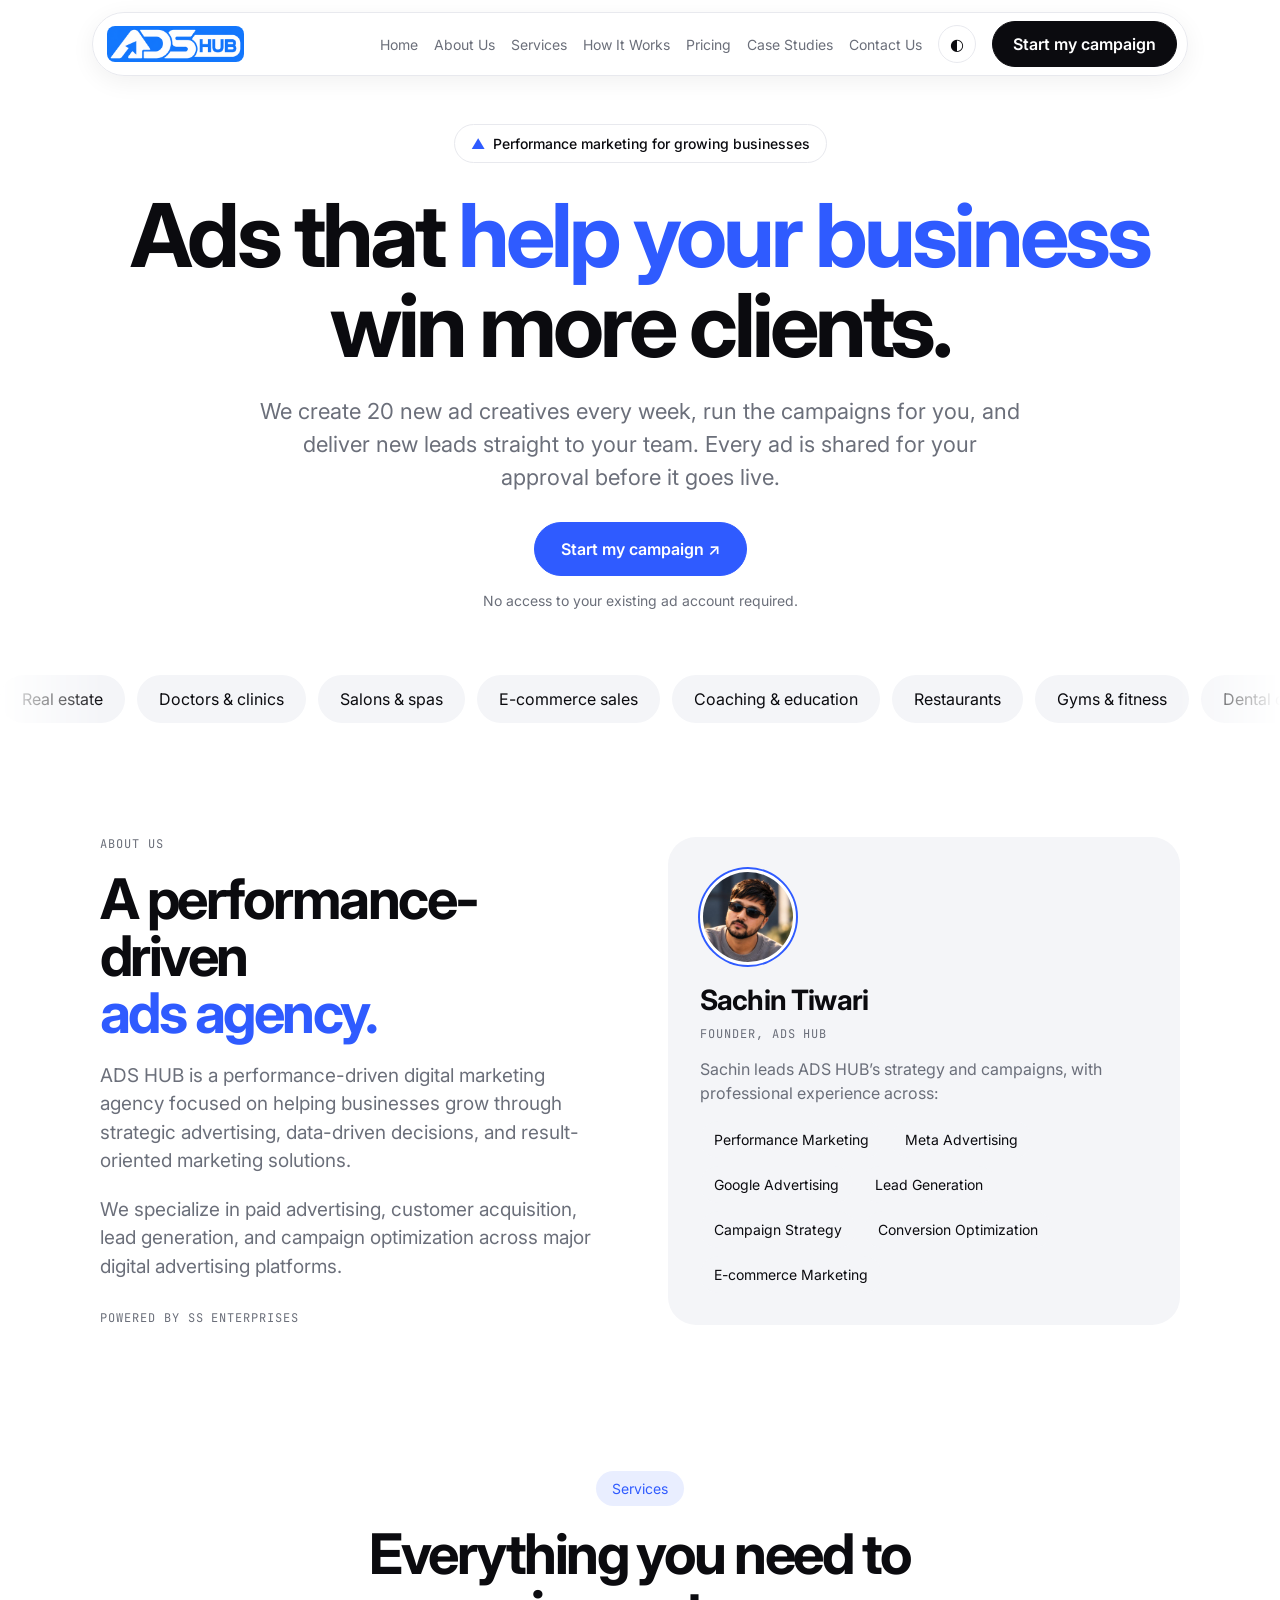
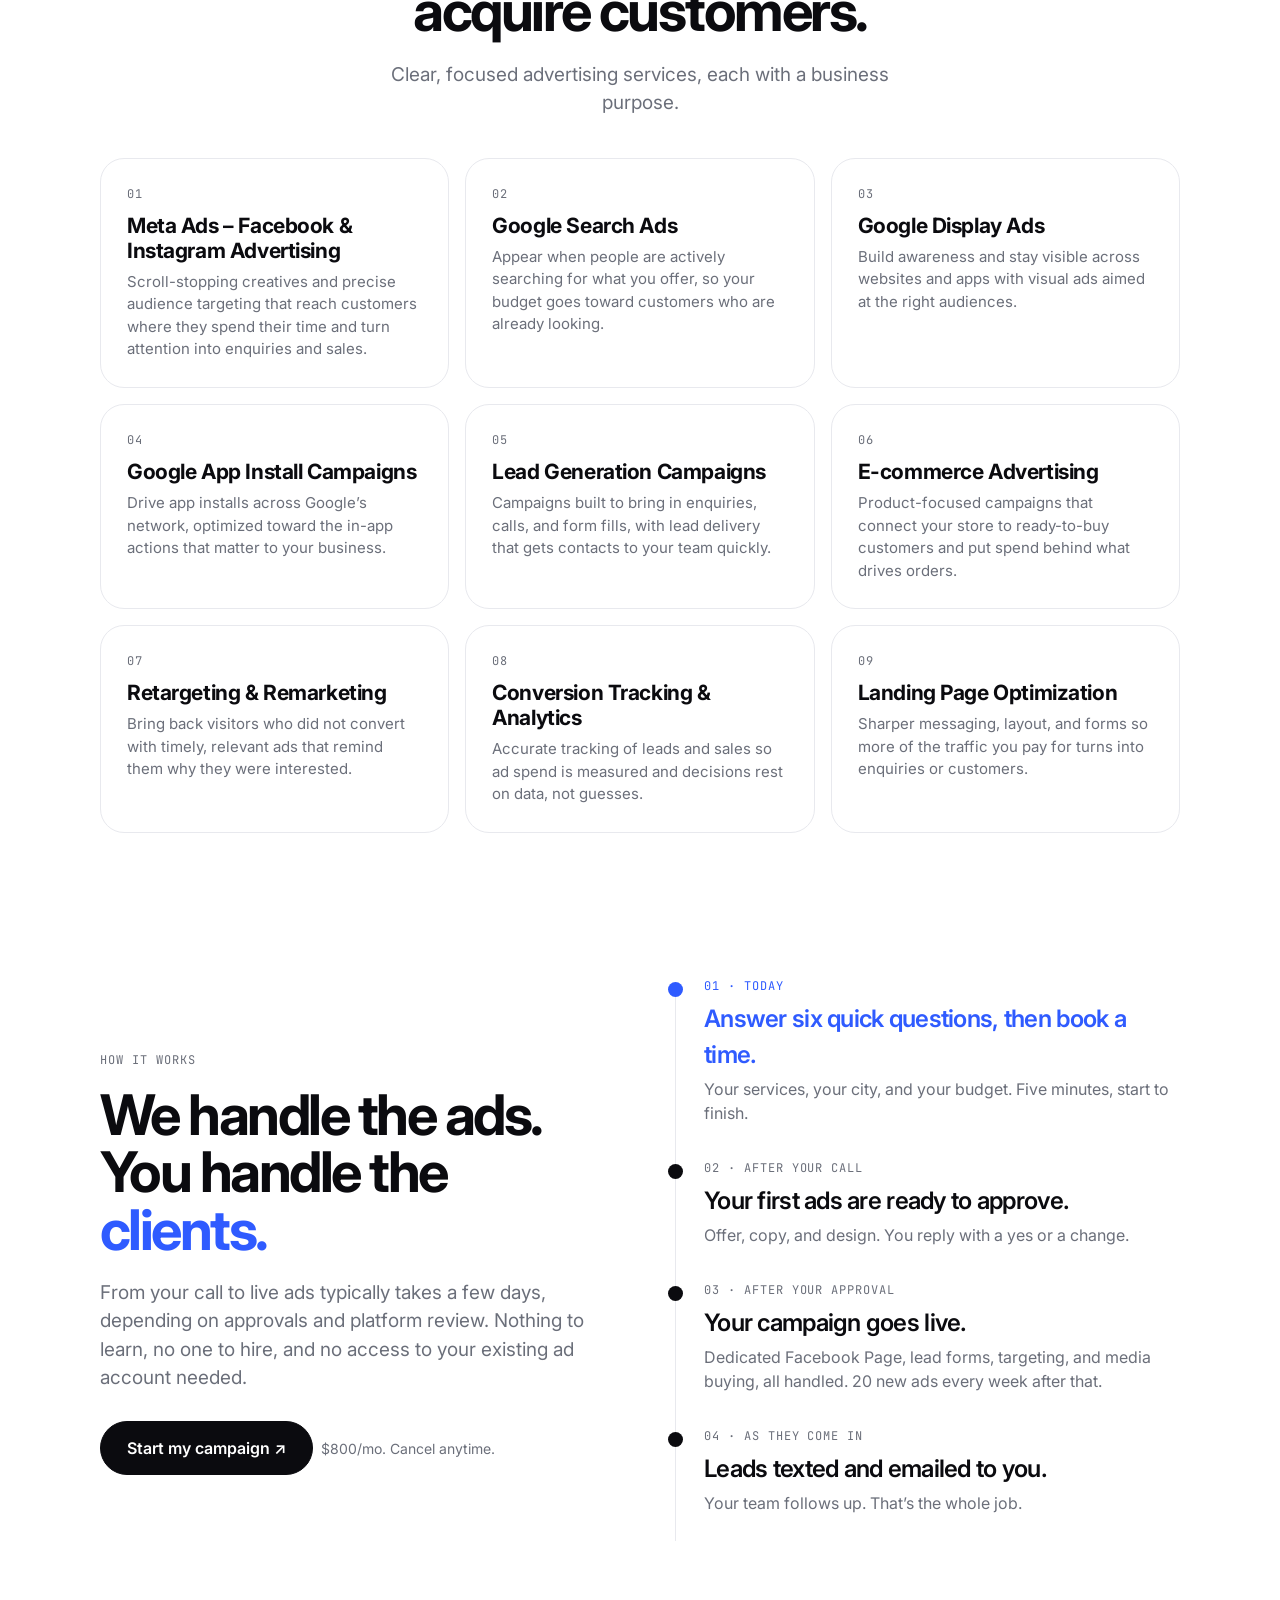
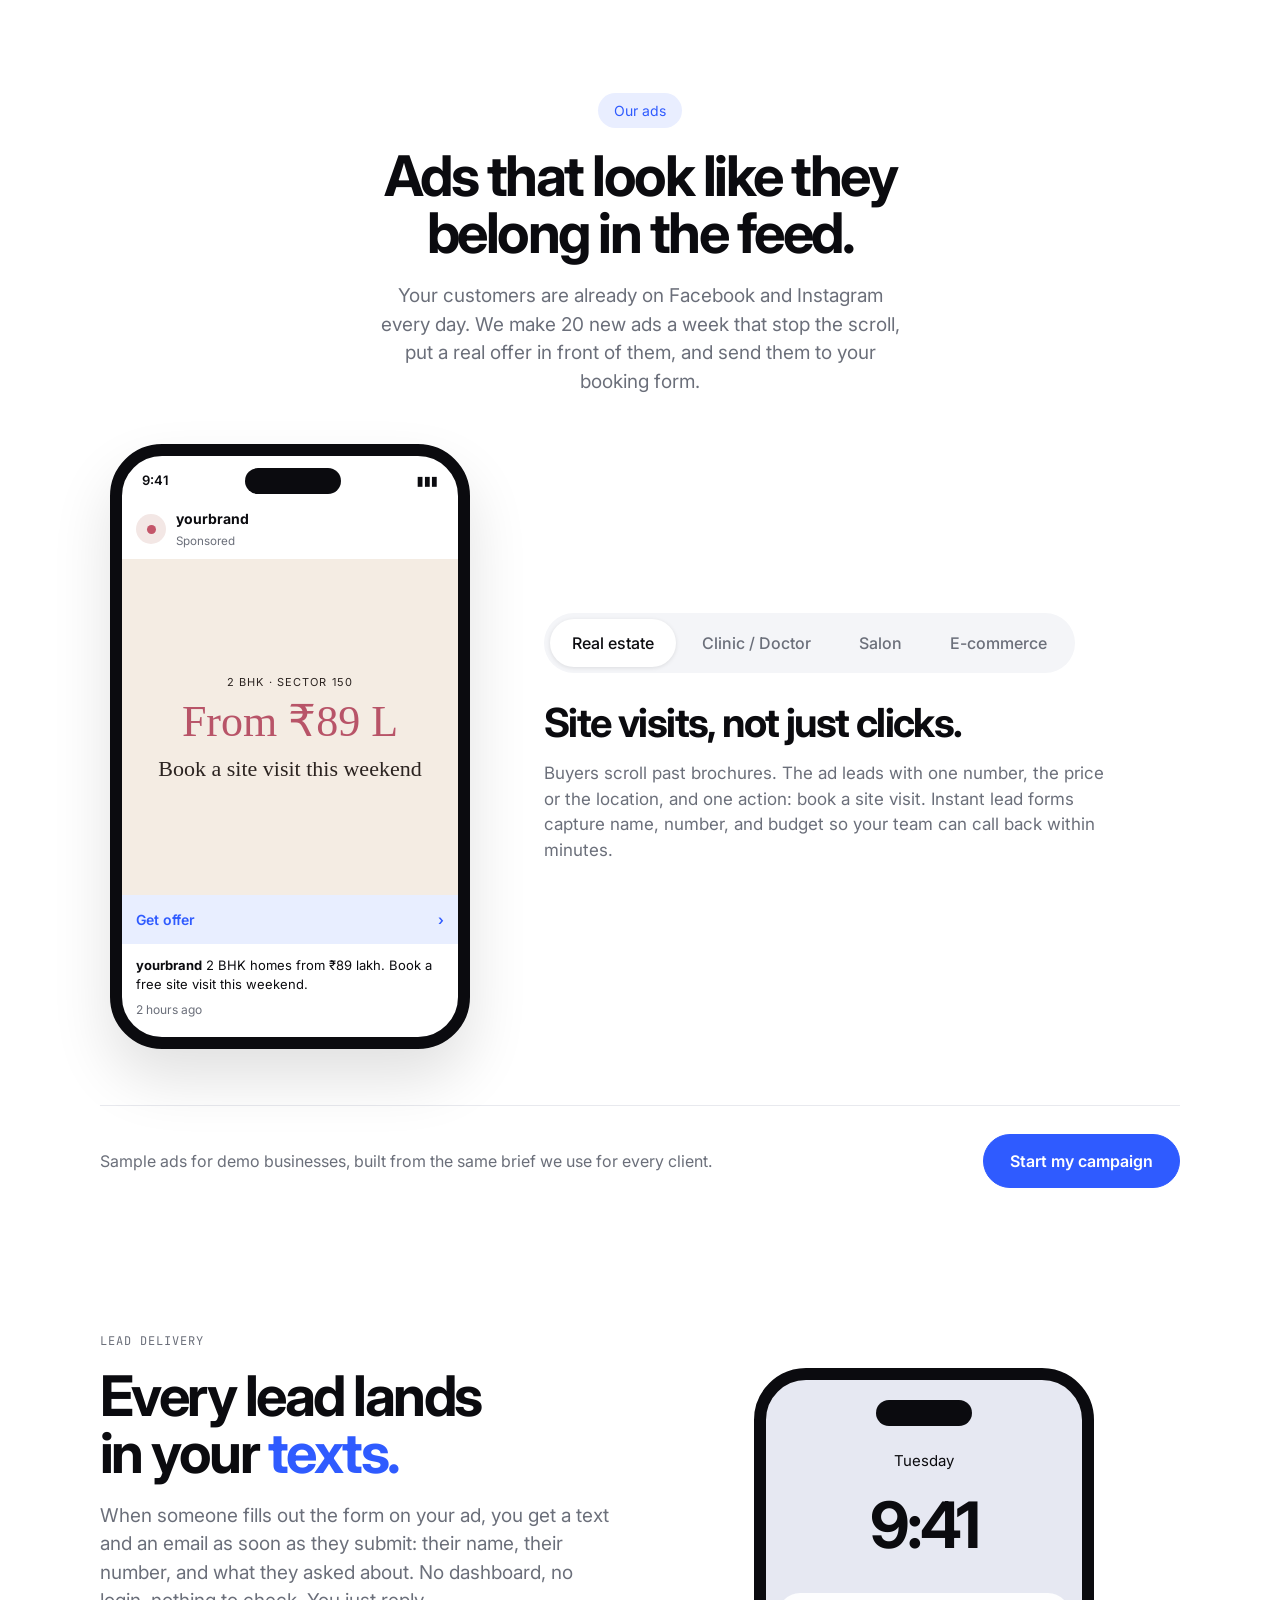
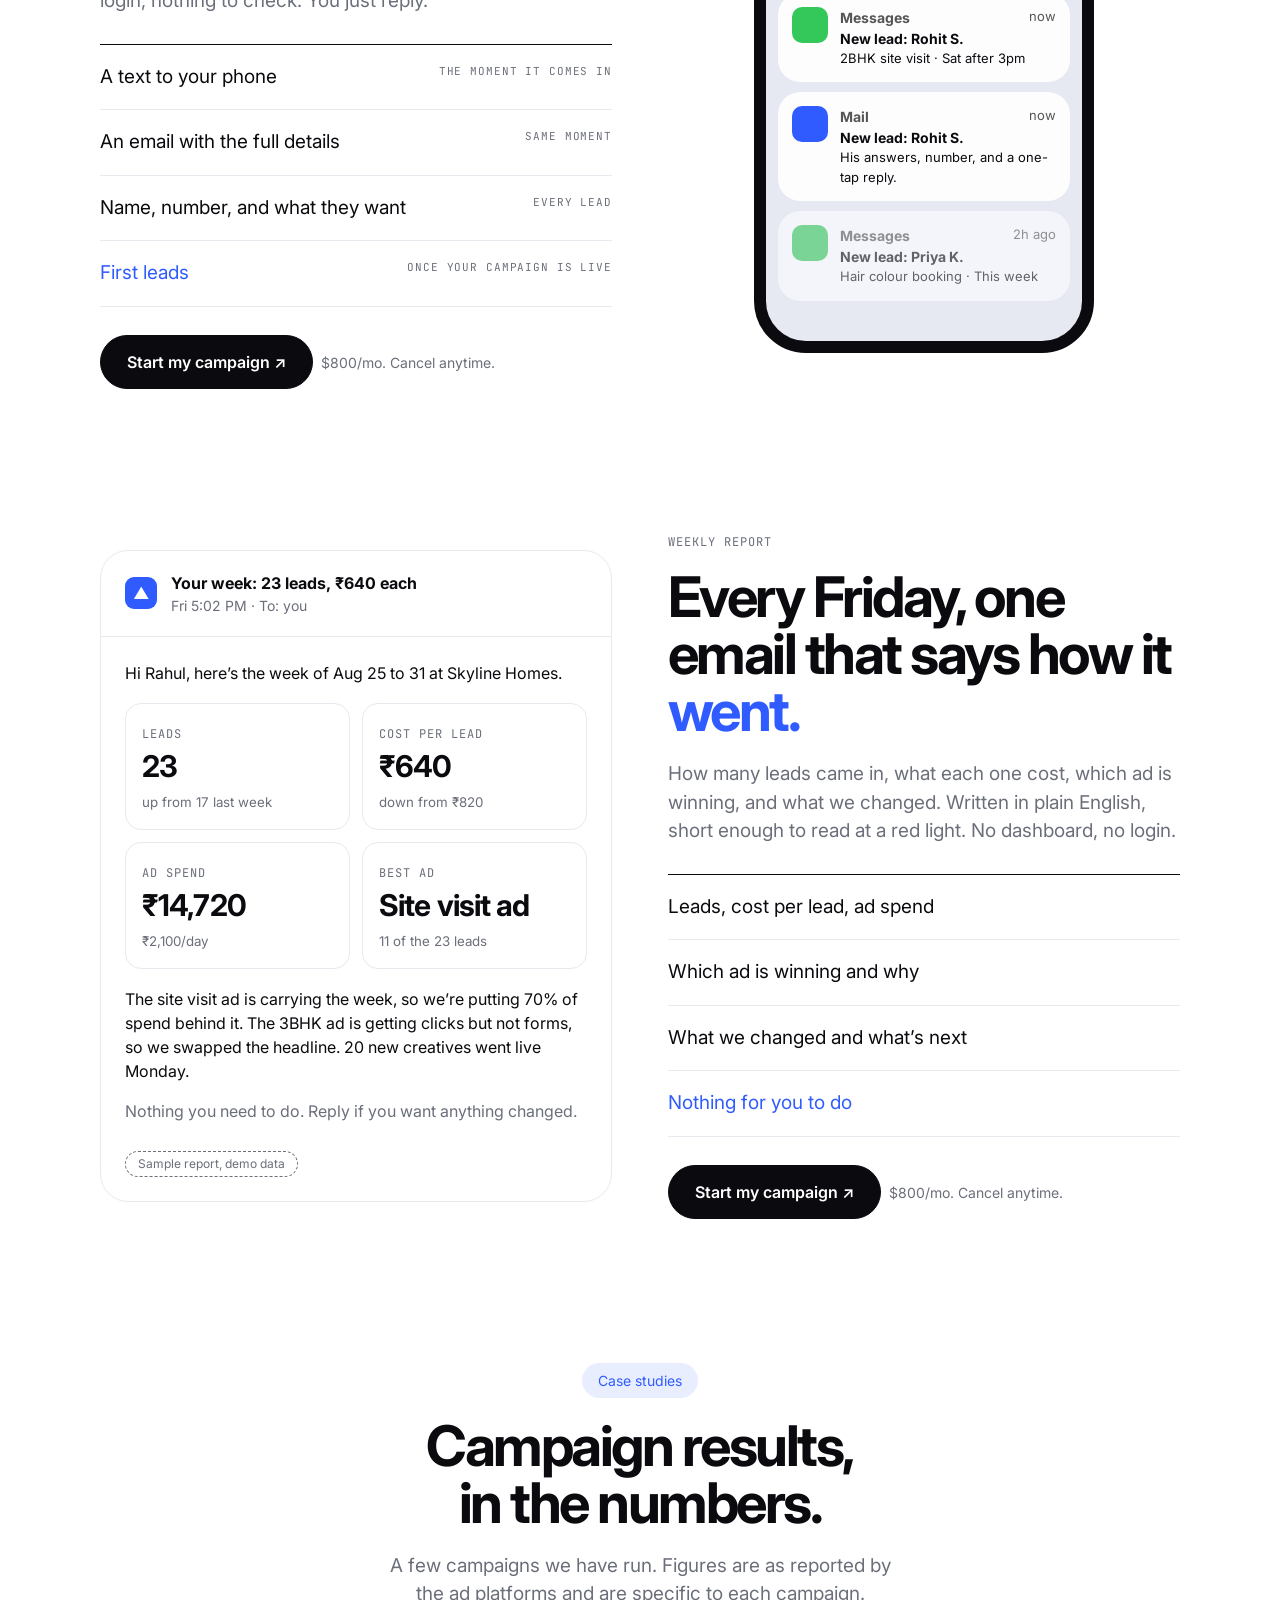
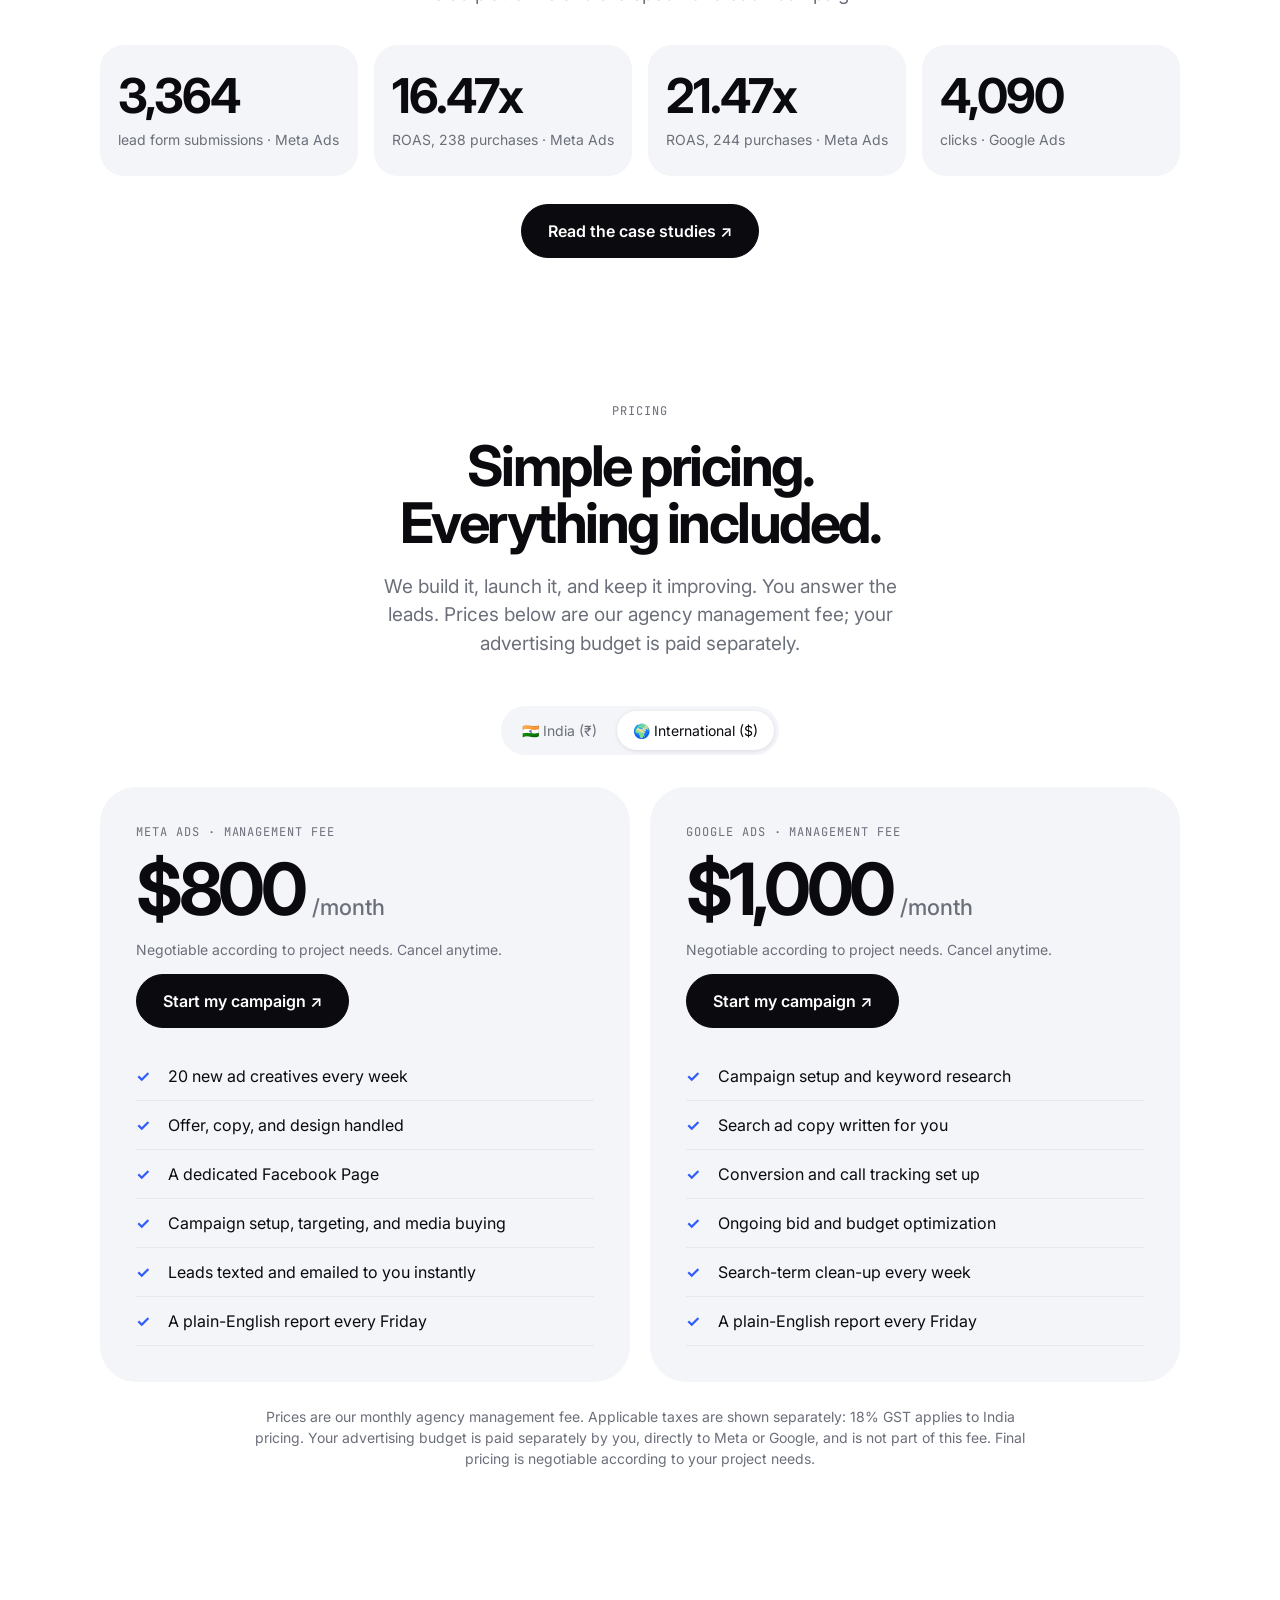
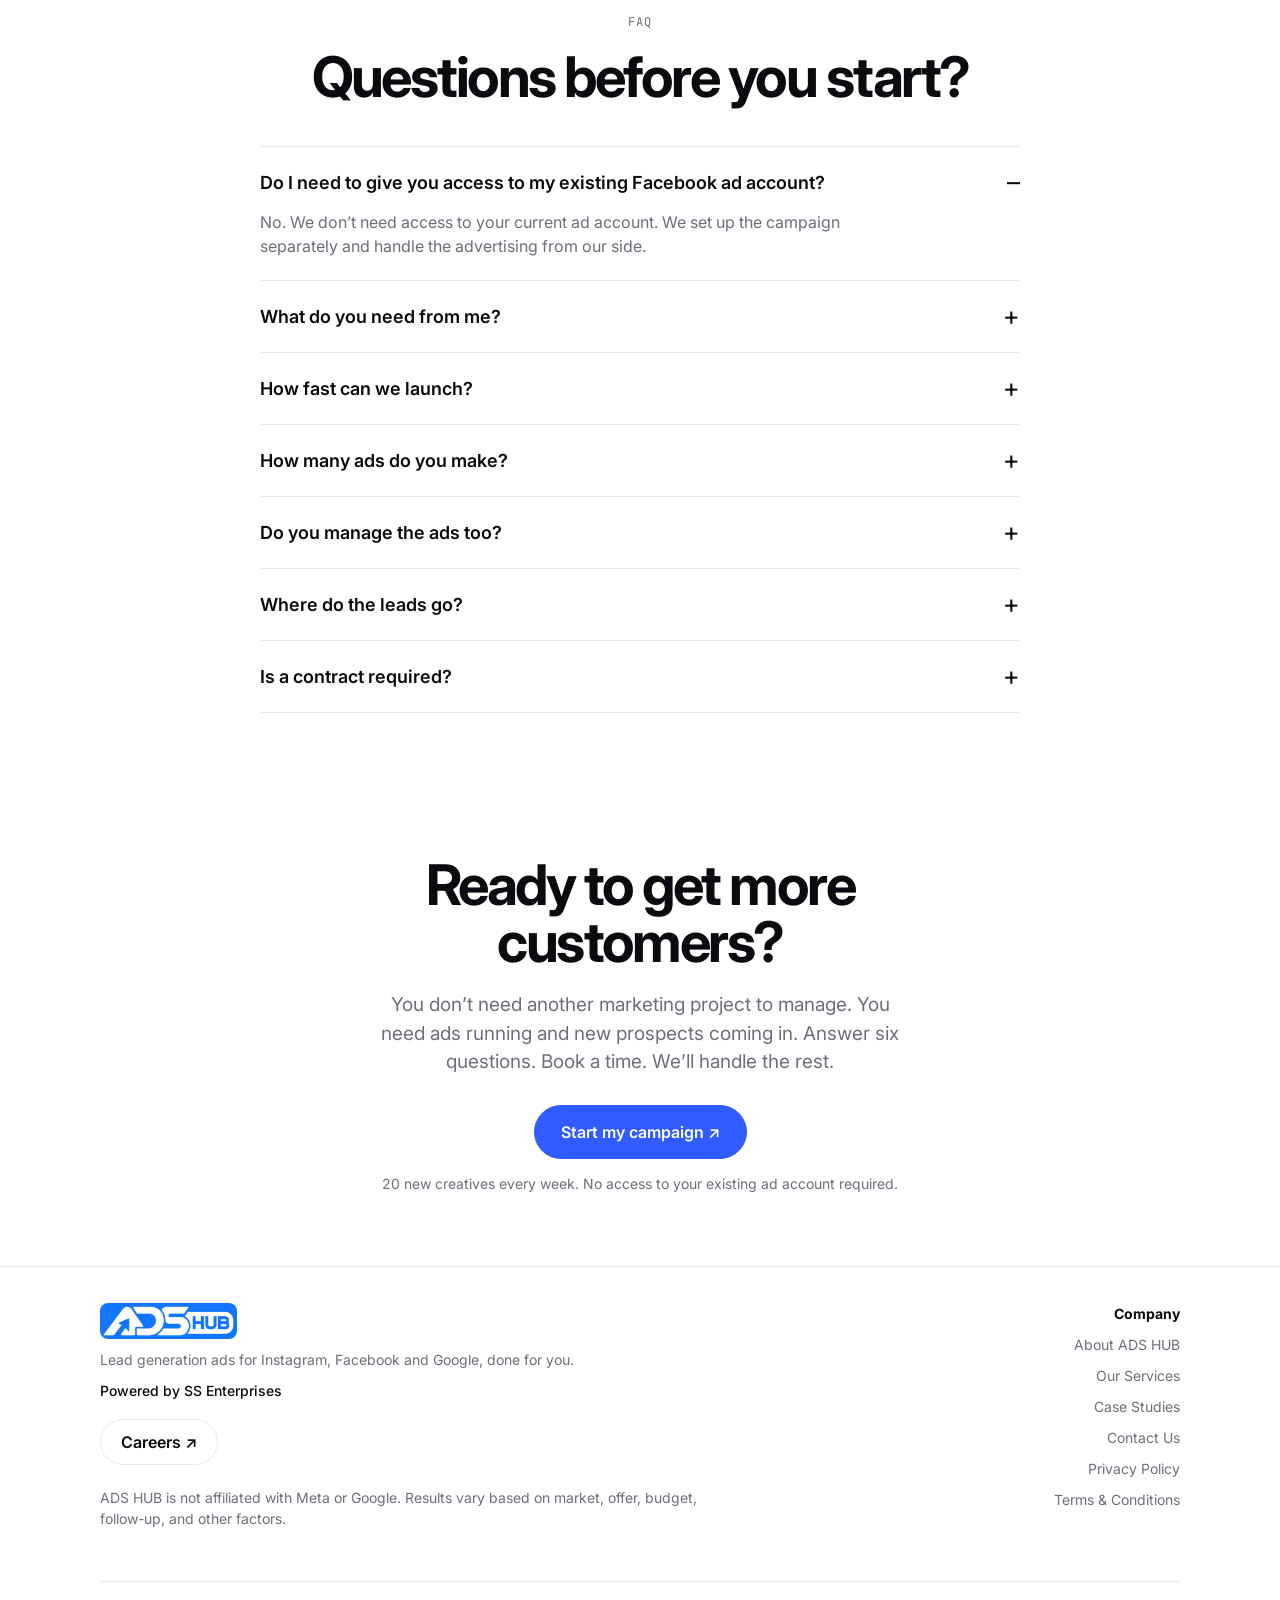
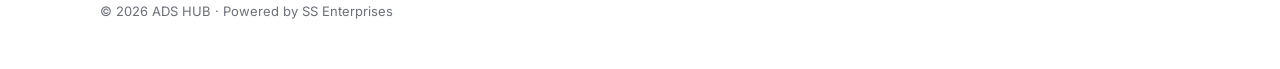
==== commit 0000c3ec: "Add files via upload" ====
--- a/index.html
+++ b/index.html
@@ -14,7 +14,7 @@
 <link rel="stylesheet" href="assets/css/style.css">
 </head>
 <body>
-<nav><div class="pill"><a class="logo" href="index.html"><img src="assets/images/logo.png" alt="ADS HUB logo" width="420" height="110"></a><div class="links" id="lk"><a href="index.html">Home</a><a href="index.html#about">About Us</a><a href="index.html#services">Services</a><a href="index.html#how">How It Works</a><a href="index.html#pricing">Pricing</a><a href="contact.html">Contact Us</a><button class="tg" id="tg" aria-label="Toggle dark mode">◐</button><a class="btn dark sm cta" href="index.html#start">Start my campaign</a></div><button class="mn" id="mn" aria-label="Open menu">☰</button></div></nav>
+<nav><div class="pill"><a class="logo" href="index.html"><img src="assets/images/logo.png" alt="ADS HUB logo" width="420" height="110"></a><div class="links" id="lk"><a href="index.html">Home</a><a href="index.html#about">About Us</a><a href="index.html#services">Services</a><a href="index.html#how">How It Works</a><a href="index.html#pricing">Pricing</a><a href="case-studies.html">Case Studies</a><a href="contact.html">Contact Us</a><button class="tg" id="tg" aria-label="Toggle dark mode">◐</button><a class="btn dark sm cta" href="index.html#start">Start my campaign</a></div><button class="mn" id="mn" aria-label="Open menu">☰</button></div></nav>
 <main id="top">
 <div class="wrap hero">
  <div class="tag"><span class="b">▲</span> Performance marketing for growing businesses</div>
@@ -107,6 +107,8 @@
  </div>
 </div></section>
 
+<section id="results"><div class="wrap center"><span class="chip">Case studies</span><h2>Campaign results,<br>in the numbers.</h2><p class="lead">A few campaigns we have run. Figures are as reported by the ad platforms and are specific to each campaign.</p><div class="stats"><div class="stat"><b>3,364</b><span>lead form submissions · Meta Ads</span></div><div class="stat"><b>16.47x</b><span>ROAS, 238 purchases · Meta Ads</span></div><div class="stat"><b>21.47x</b><span>ROAS, 244 purchases · Meta Ads</span></div><div class="stat"><b>4,090</b><span>clicks · Google Ads</span></div></div><a class="btn dark" href="case-studies.html" style="margin-top:28px">Read the case studies ↗</a></div></section>
+
 <section id="pricing"><div class="wrap">
  <div class="center"><div class="mono">Pricing</div><h2 style="margin-top:18px">Simple pricing.<br>Everything included.</h2><p class="lead">We build it, launch it, and keep it improving. You answer the leads. Prices below are our agency management fee; your advertising budget is paid separately.</p><div class="cur" id="curb"><button data-c="in">🇮🇳 India (₹)</button><button data-c="intl">🌍 International ($)</button></div></div>
  <div class="plans"><div class="price">
@@ -139,7 +141,7 @@
  <div class="note">20 new creatives every week. No access to your existing ad account required.</div>
 </div></section>
 </main>
-<footer><div class="wrap"><div><a class="logo" href="index.html"><img src="assets/images/logo.png" alt="ADS HUB logo" width="420" height="110"></a><p>Lead generation ads for Instagram, Facebook and Google, done for you.</p><p class="pw">Powered by SS Enterprises</p><a class="btn sm careers" href="index.html#careers">Careers ↗</a><p class="disc">ADS HUB is not affiliated with Meta or Google. Results vary based on market, offer, budget, follow-up, and other factors.</p></div><div class="fn"><b>Company</b><a href="index.html#about">About ADS HUB</a><a href="index.html#services">Our Services</a><a href="contact.html">Contact Us</a><a href="privacy-policy.html">Privacy Policy</a><a href="terms.html">Terms &amp; Conditions</a></div><div class="cp">© 2026 ADS HUB · Powered by SS Enterprises</div></div></footer>
+<footer><div class="wrap"><div><a class="logo" href="index.html"><img src="assets/images/logo.png" alt="ADS HUB logo" width="420" height="110"></a><p>Lead generation ads for Instagram, Facebook and Google, done for you.</p><p class="pw">Powered by SS Enterprises</p><a class="btn sm careers" href="index.html#careers">Careers ↗</a><p class="disc">ADS HUB is not affiliated with Meta or Google. Results vary based on market, offer, budget, follow-up, and other factors.</p></div><div class="fn"><b>Company</b><a href="index.html#about">About ADS HUB</a><a href="index.html#services">Our Services</a><a href="case-studies.html">Case Studies</a><a href="contact.html">Contact Us</a><a href="privacy-policy.html">Privacy Policy</a><a href="terms.html">Terms &amp; Conditions</a></div><div class="cp">© 2026 ADS HUB · Powered by SS Enterprises</div></div></footer>
 <div class="md" id="md" hidden><div class="mc" role="dialog" aria-modal="true"><button class="x" id="mx" aria-label="Close">×</button><div class="bar"><i id="mp"></i></div><div id="mb"></div></div></div>
 <script src="assets/js/config.js"></script>
 <script src="assets/js/common.js"></script>
--- a/assets/css/style.css
+++ b/assets/css/style.css
@@ -167,7 +167,7 @@
  section{padding:48px 0}
  .lock{order:2}
 }
-.pill{position:relative}.links{gap:20px;font-size:14px}.links a:not(.btn):hover{color:var(--fg)}
+.pill{position:relative}.links{gap:16px;font-size:14px}.links a:not(.btn):hover{color:var(--fg)}
 .logo img{height:36px;width:auto;border-radius:8px;display:block}
 .mn{display:none;border:1px solid var(--line);background:var(--card);color:var(--fg);width:40px;height:40px;border-radius:50%;font-size:18px;cursor:pointer}
 @media(max-width:980px){.mn{display:block}.links{display:none;position:absolute;top:calc(100% + 8px);left:12px;right:12px;flex-direction:column;align-items:stretch;background:var(--bg);border:1px solid var(--line);border-radius:24px;padding:18px;gap:14px;font-size:16px;box-shadow:0 12px 32px rgba(0,0,0,.12)}.links.open{display:flex}.links .tg{align-self:flex-start}}
@@ -197,3 +197,17 @@
 .doc .mono{margin:14px 0 0}.doc a{color:var(--blue)}
 
 img.av2{width:96px;height:96px;object-fit:cover;display:block;border:3px solid var(--card);box-shadow:0 0 0 2px var(--blue)}
+
+.stats{display:grid;grid-template-columns:repeat(4,1fr);gap:16px;margin-top:36px}
+.stat{background:var(--soft);border-radius:24px;padding:26px 18px;text-align:left}.stat b{display:block;font-size:clamp(30px,4vw,48px);letter-spacing:-.04em;line-height:1.05}.stat span{display:block;color:var(--mut);font-size:14px;margin-top:8px}
+@media(max-width:860px){.stats{grid-template-columns:1fr 1fr}}
+.csx{max-width:900px;margin:0 auto;padding:0 20px 72px}
+.cs{border:1px solid var(--line);border-radius:32px;padding:36px;margin:28px 0;background:var(--card)}
+.cs h2{font-size:clamp(26px,4vw,40px);margin:12px 0 8px}
+.cs h3{font-family:"JetBrains Mono",ui-monospace,monospace;font-size:13px;letter-spacing:.08em;text-transform:uppercase;color:var(--mut);font-weight:500;margin:26px 0 8px}
+.cs p,.cs li{color:var(--mut);font-size:17px;margin:0 0 8px}.cs ul{padding-left:20px;margin:0}
+.cs .meta{display:flex;flex-wrap:wrap;gap:6px 22px;font-size:14px;color:var(--mut);margin-top:4px}
+.cs .stats{margin-top:8px;grid-template-columns:repeat(auto-fit,minmax(150px,1fr))}
+.take{background:color-mix(in srgb,var(--blue) 8%,var(--card));border-radius:18px;padding:18px 20px;margin-top:26px}.take p{margin:0;color:var(--fg)}
+.csend{text-align:center;padding:24px 0 8px}.csend h2{font-size:clamp(30px,5vw,48px)}
+@media(max-width:620px){.cs{padding:22px}}
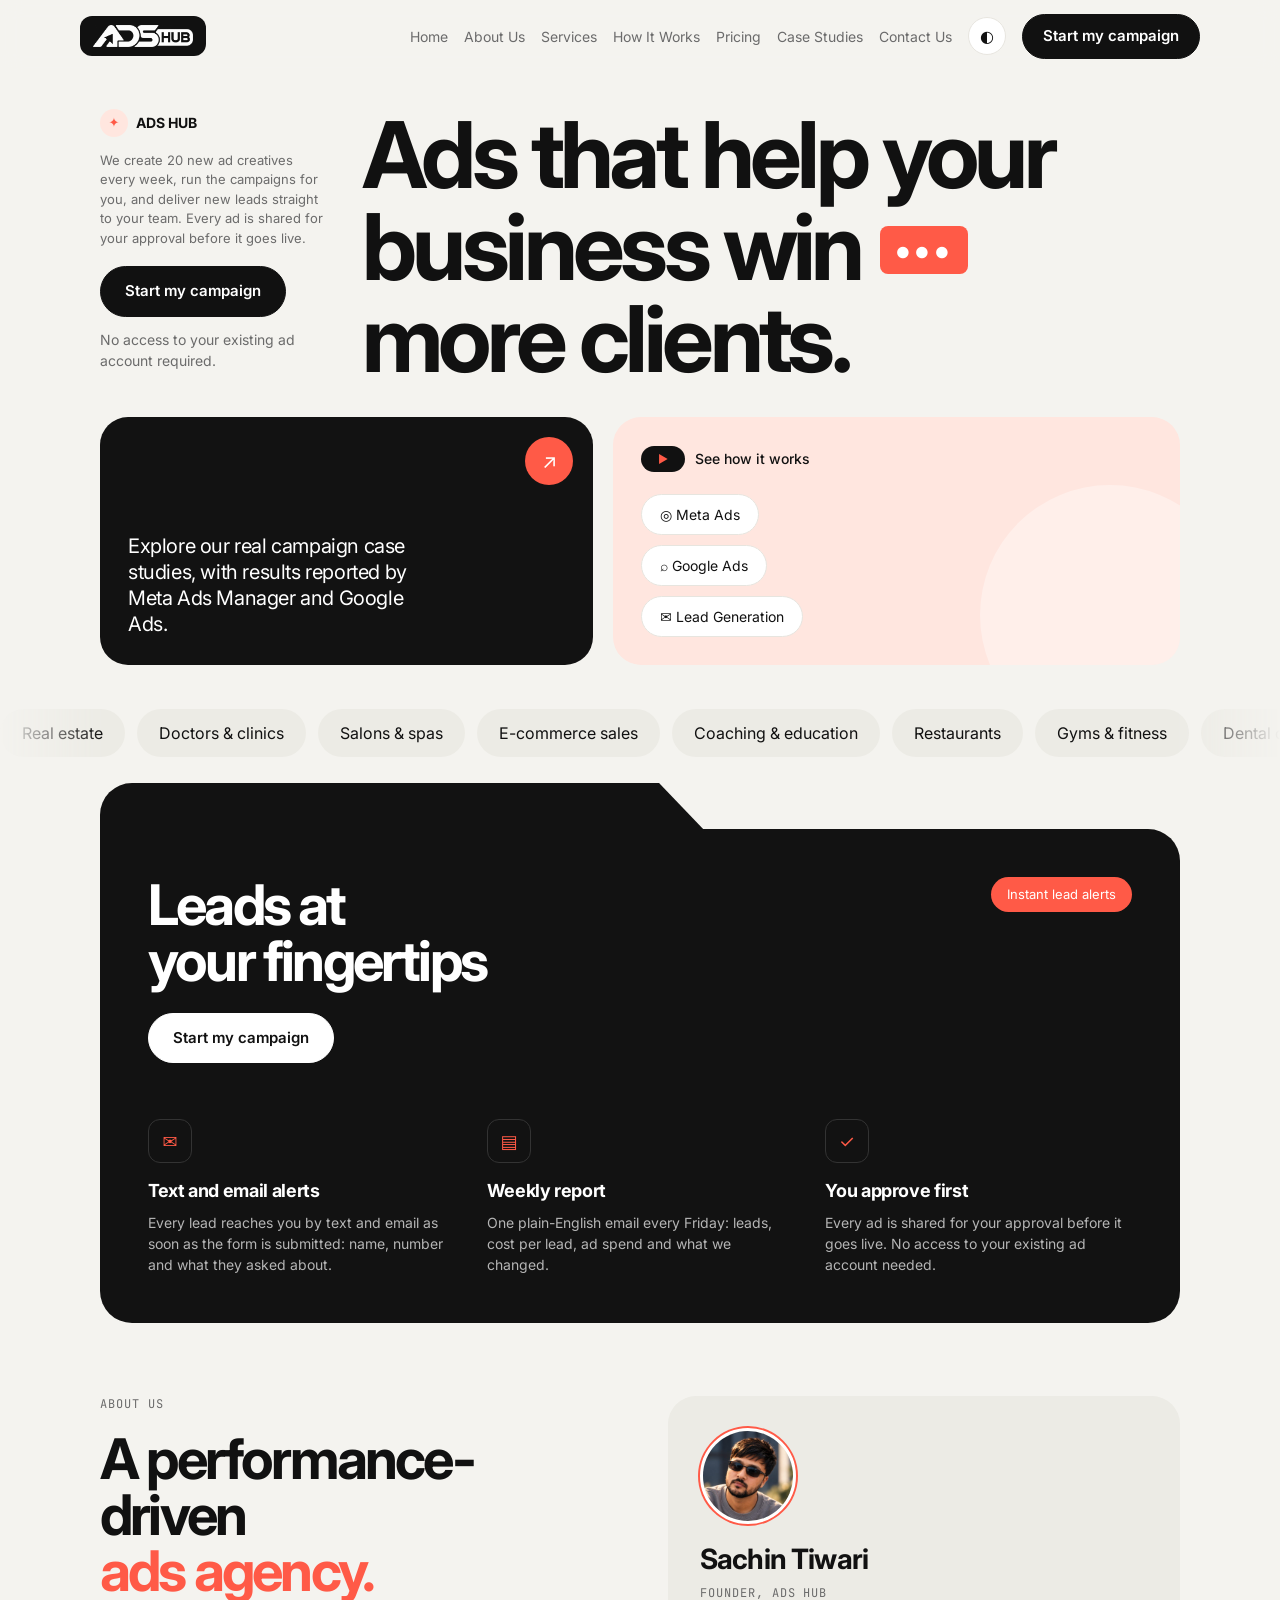
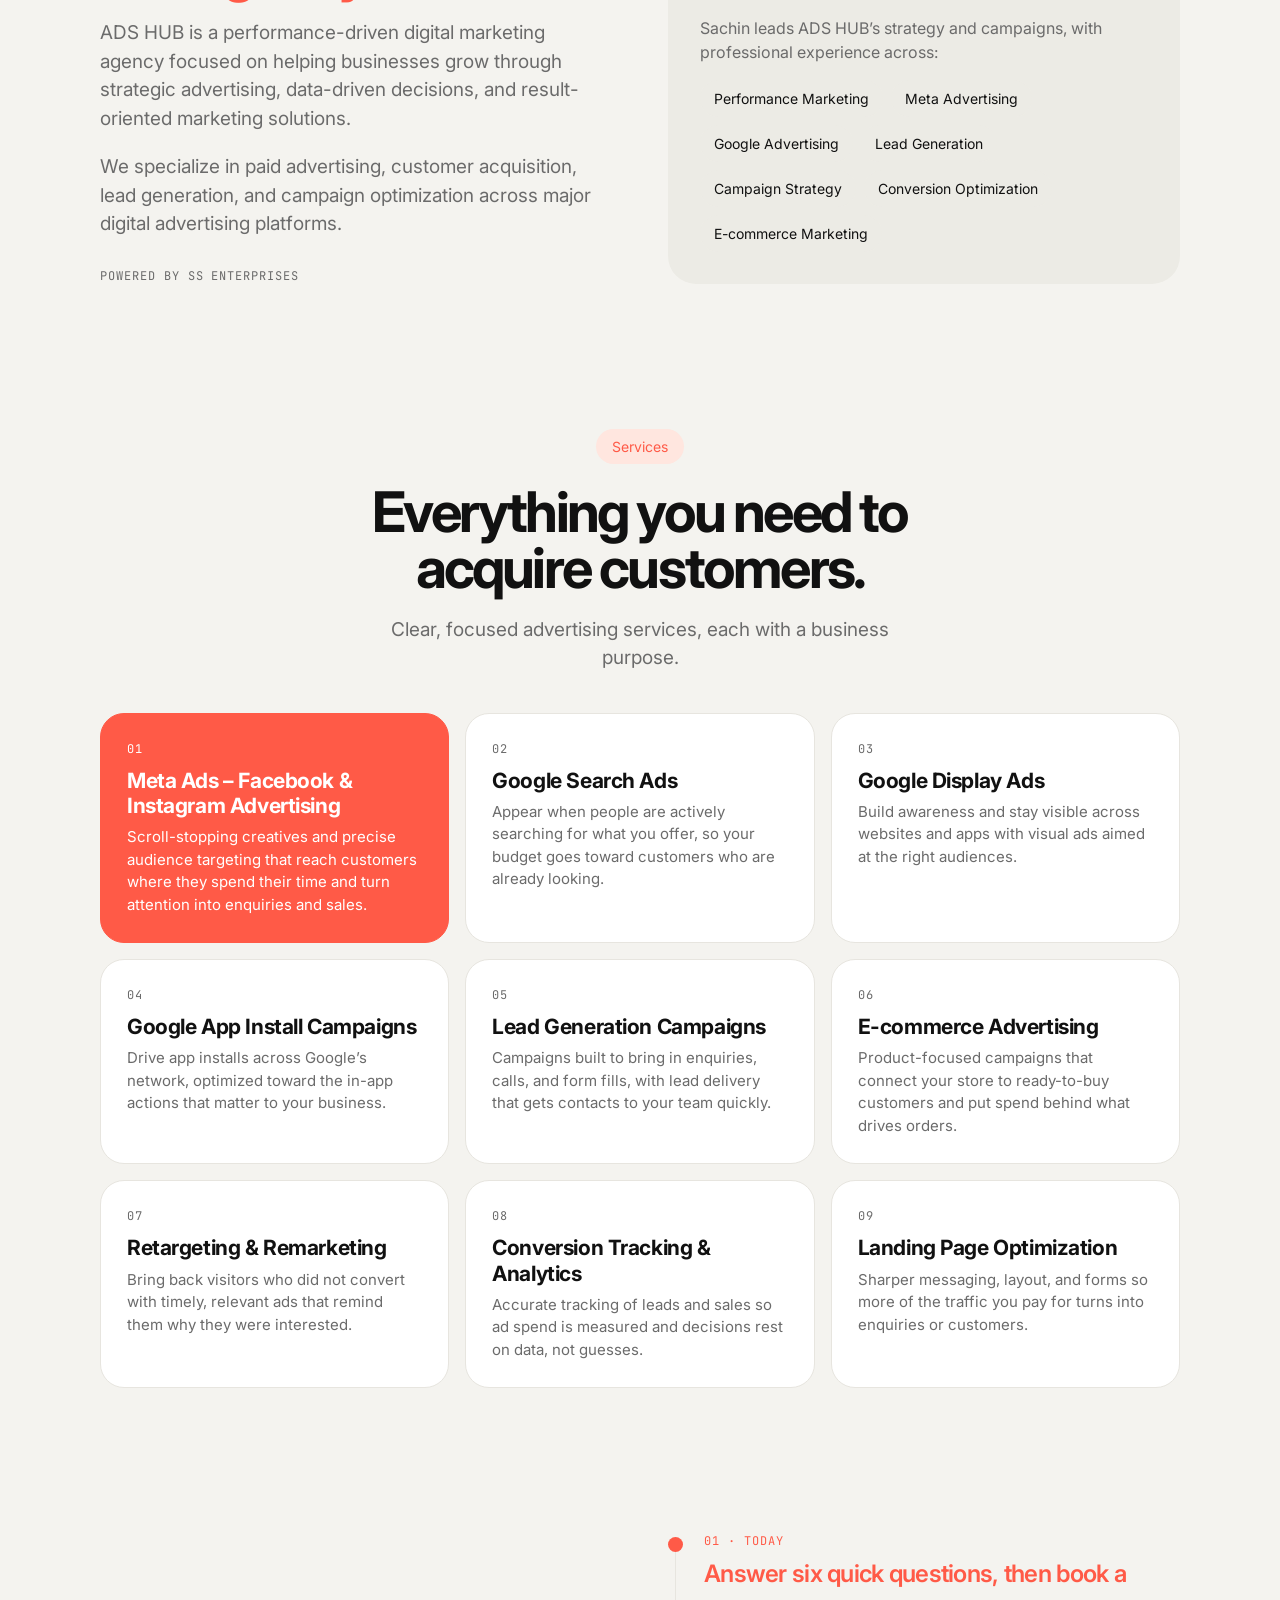
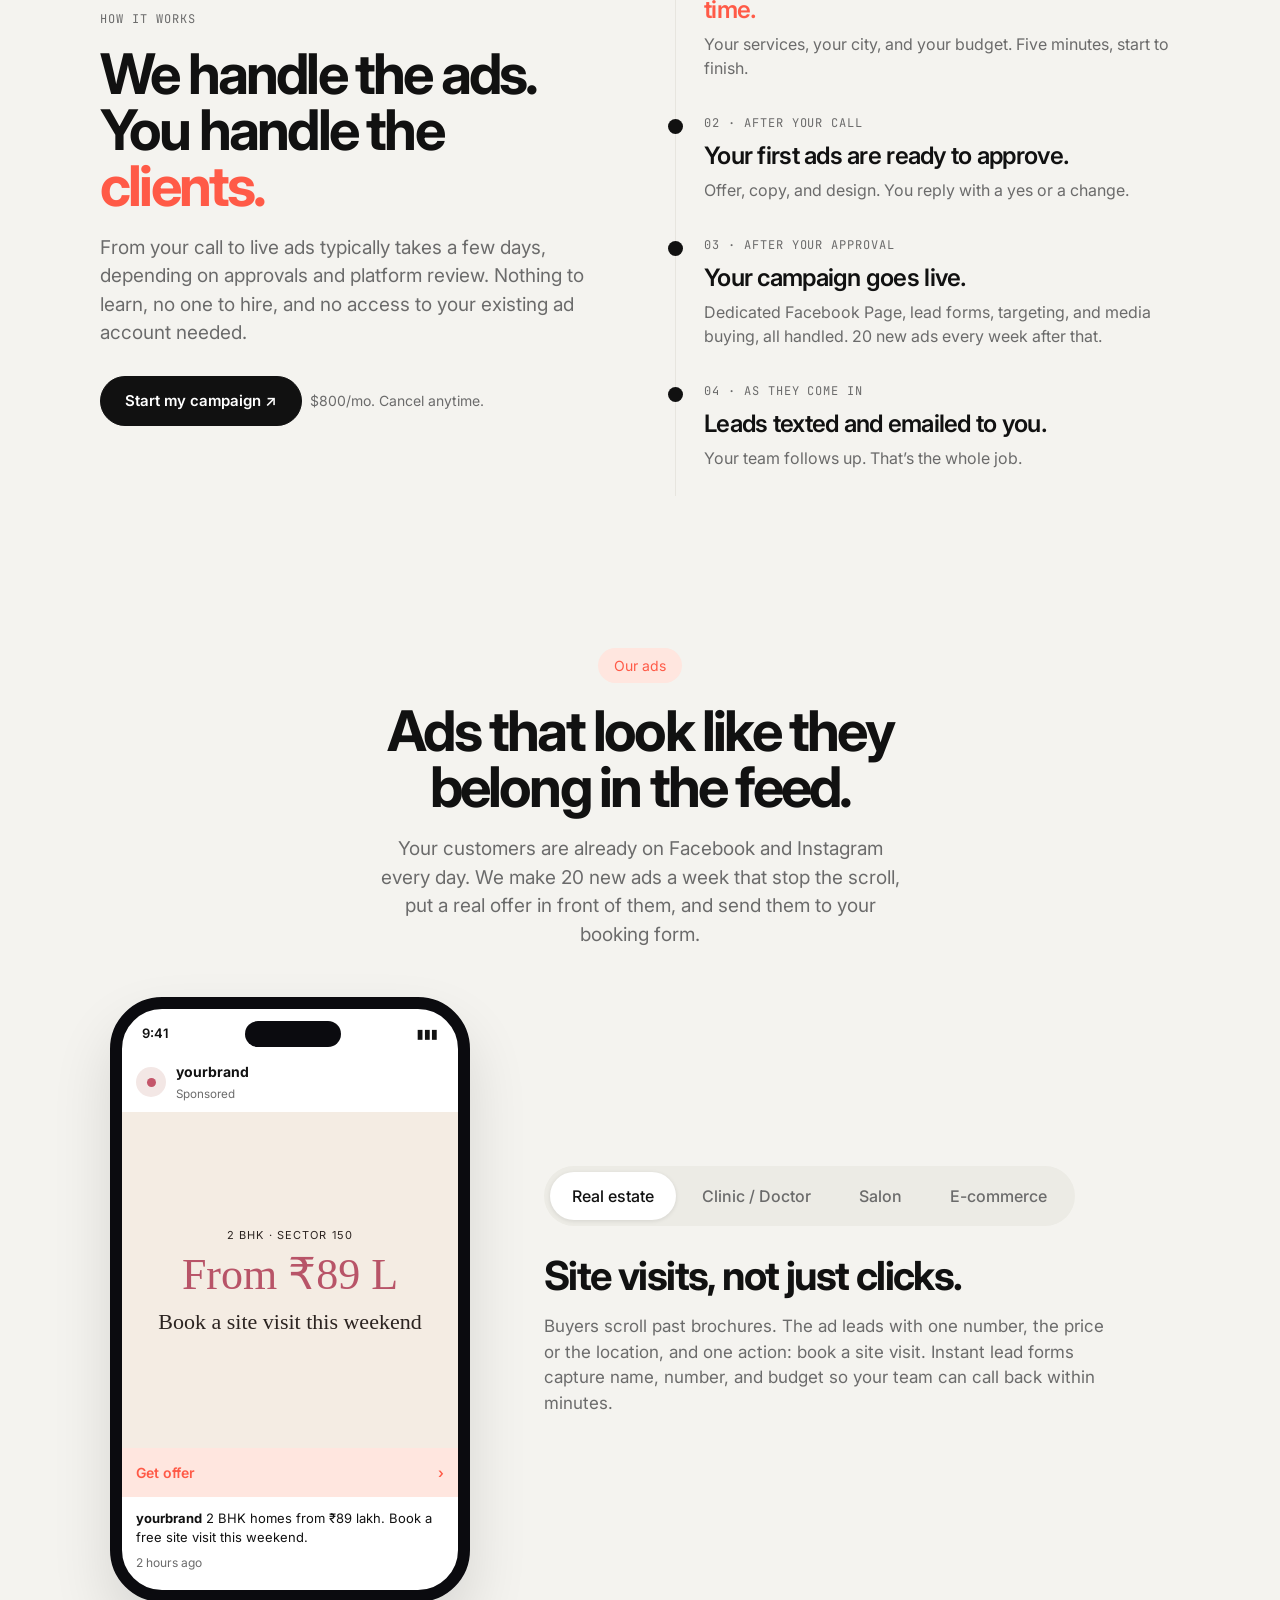
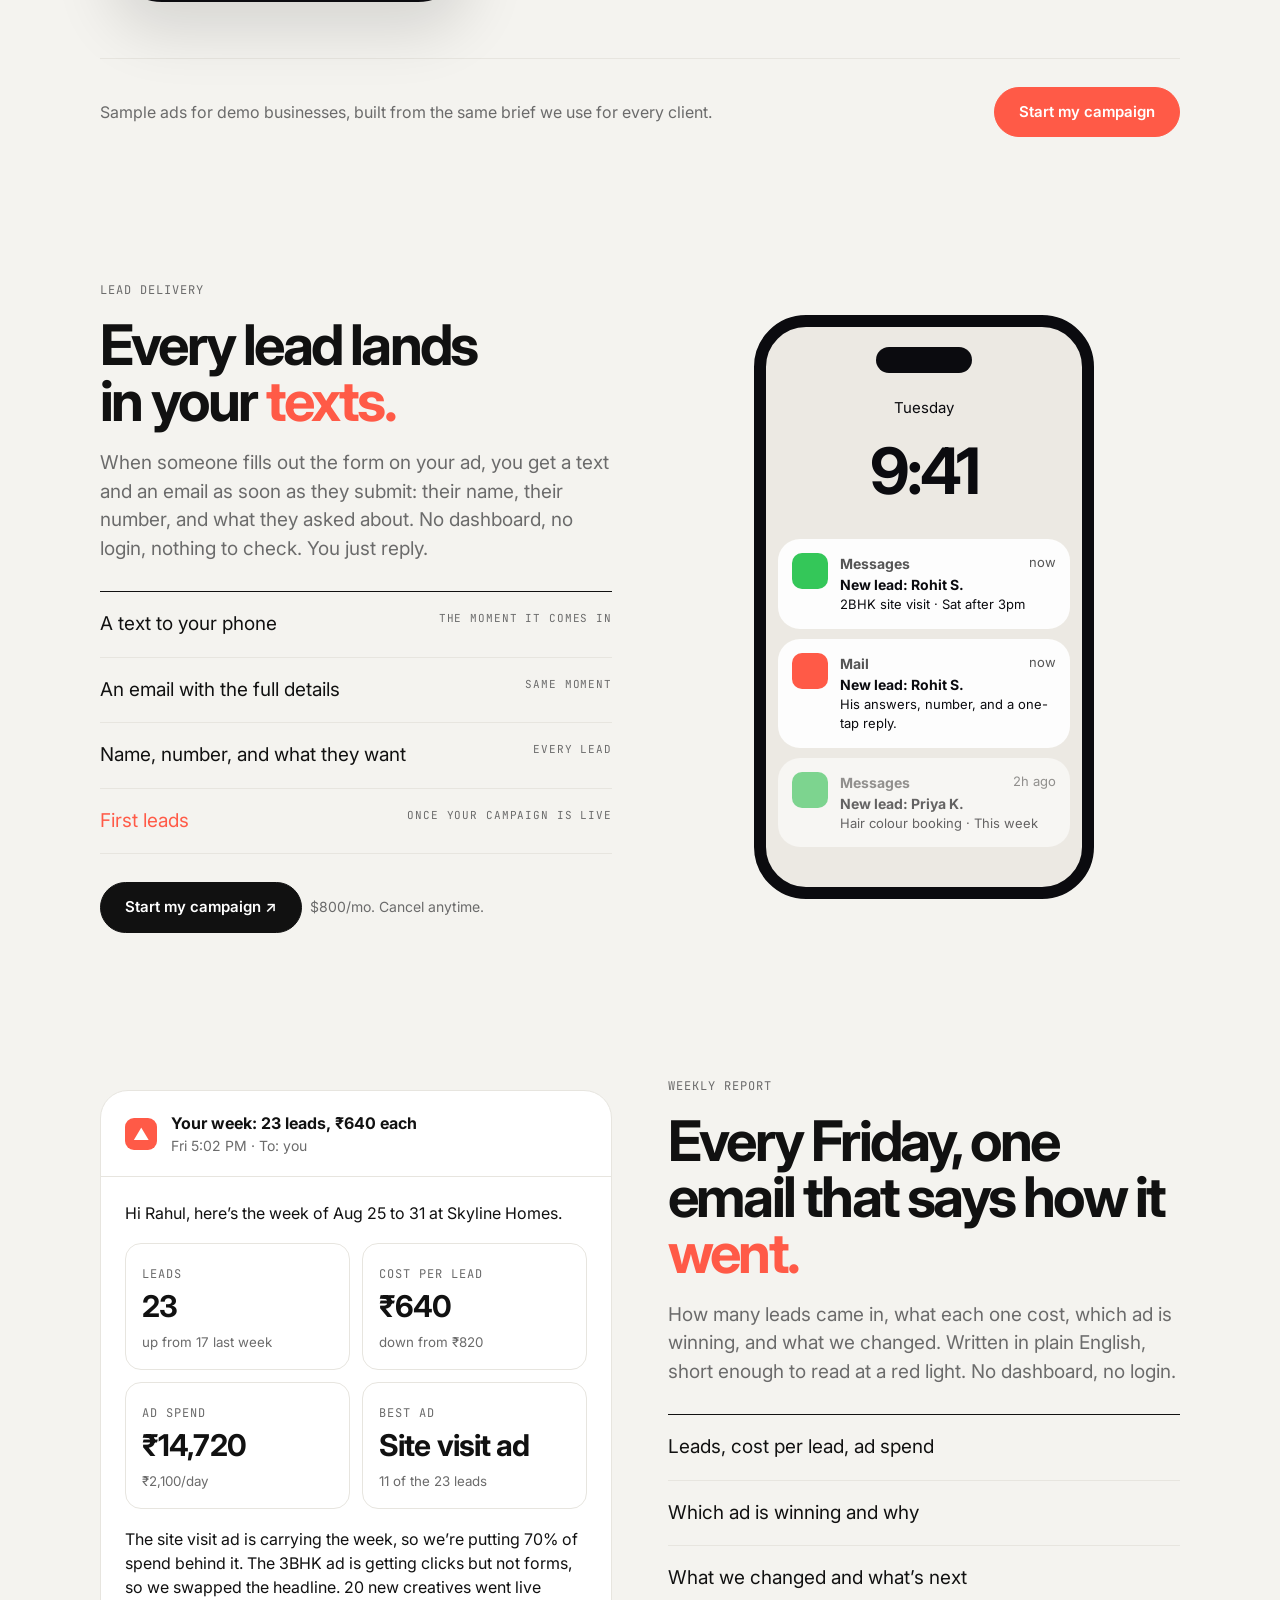
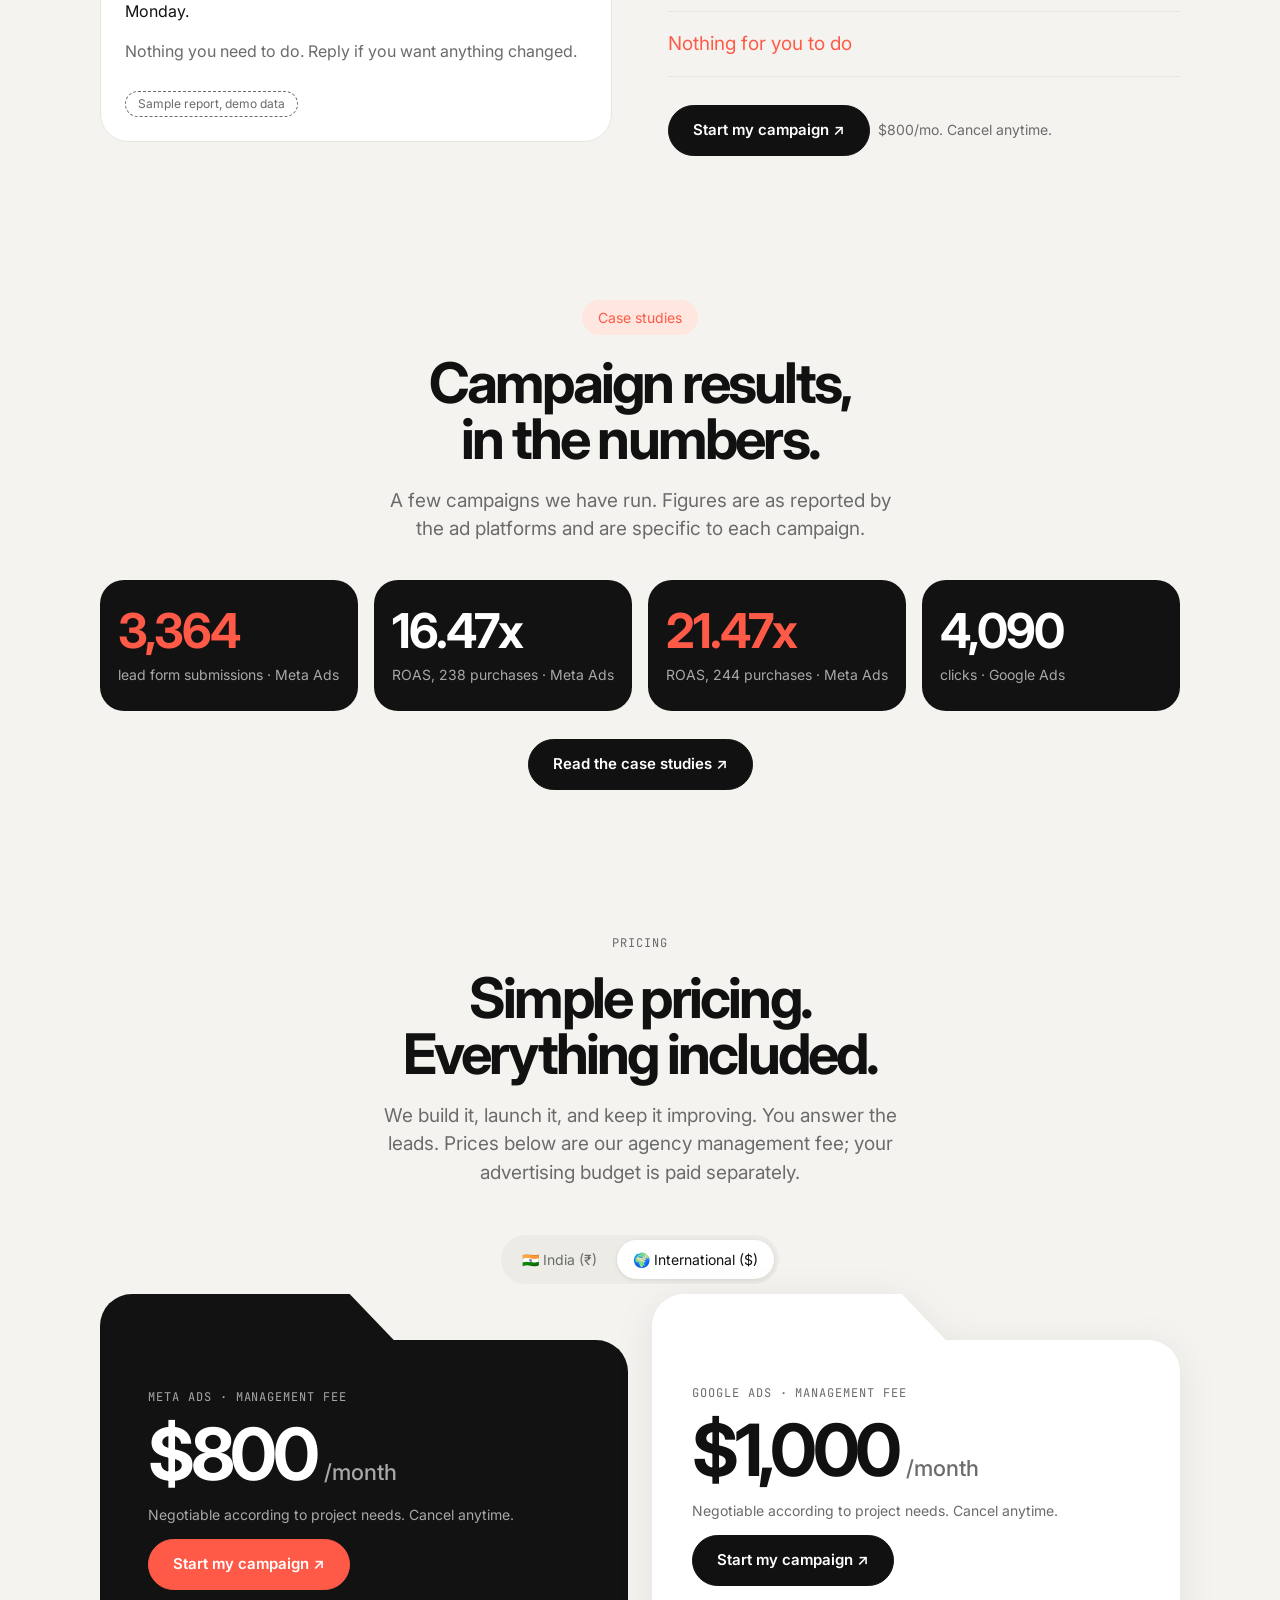
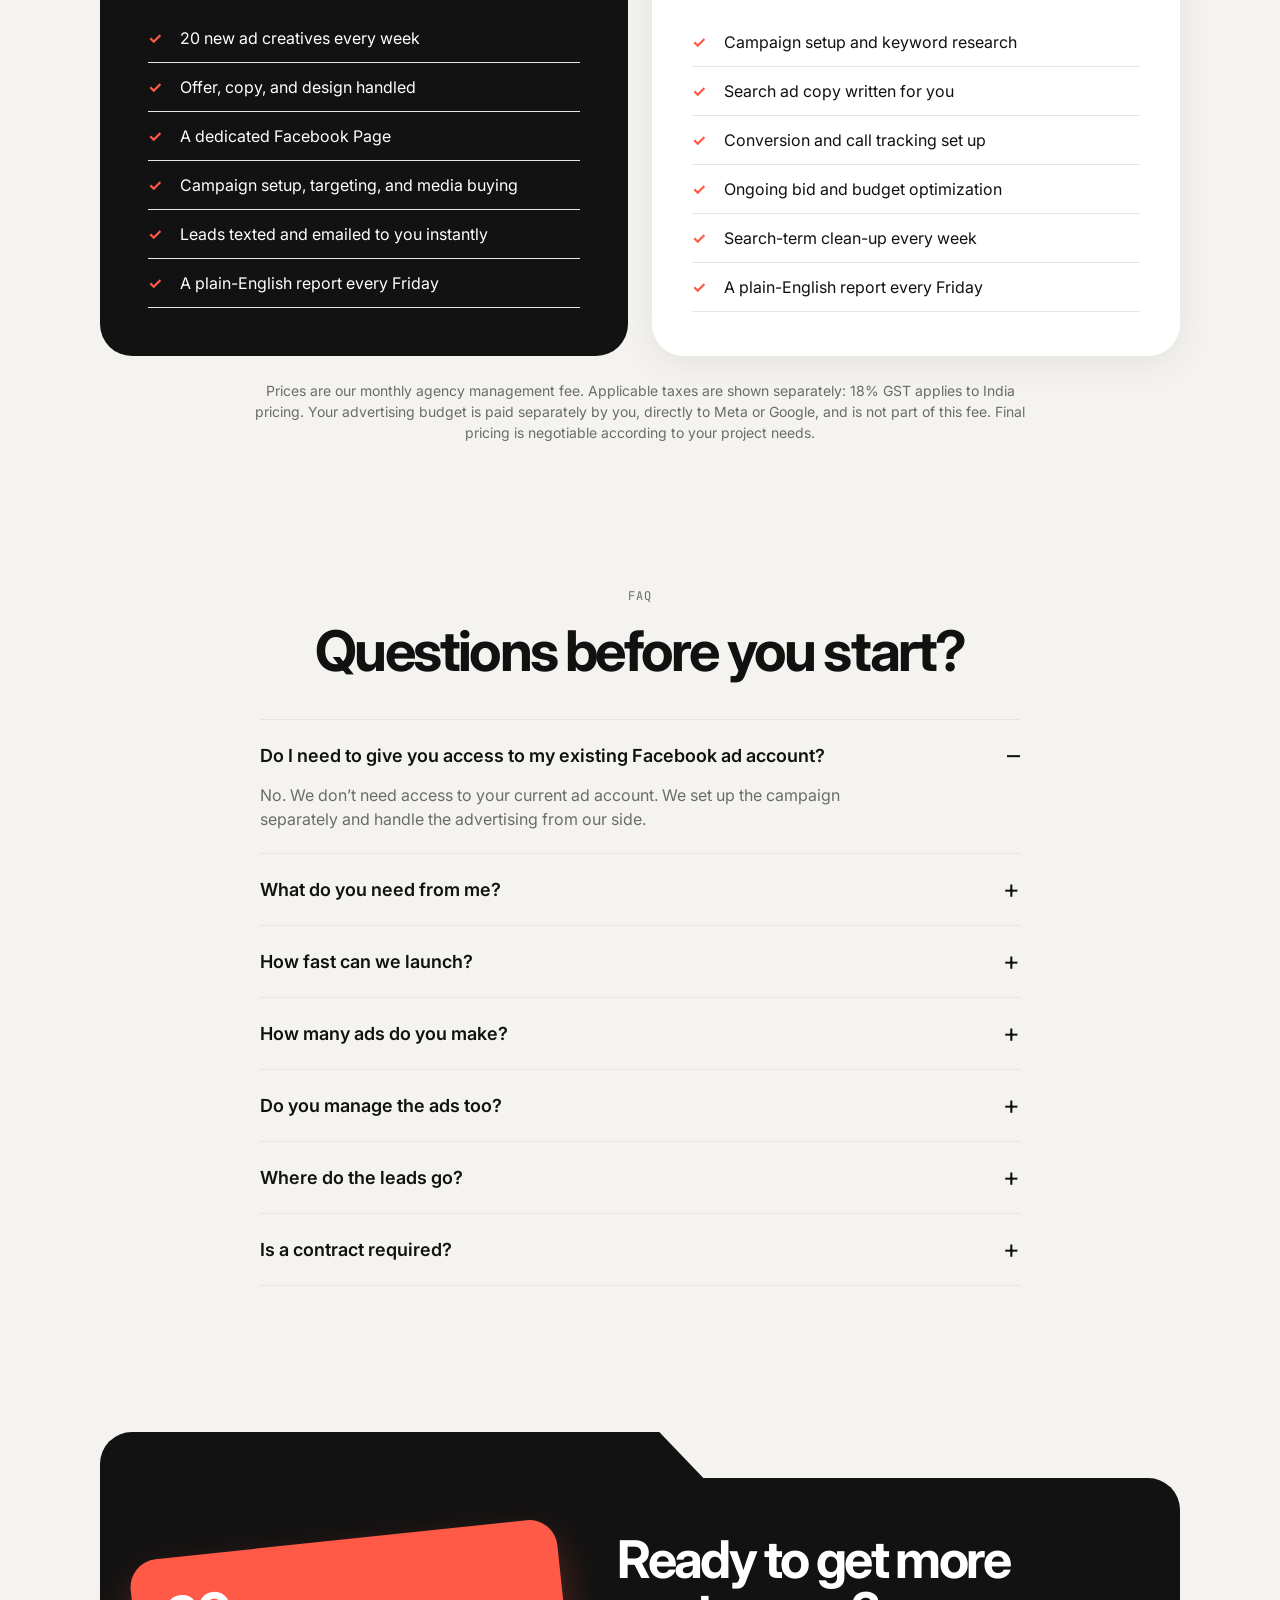
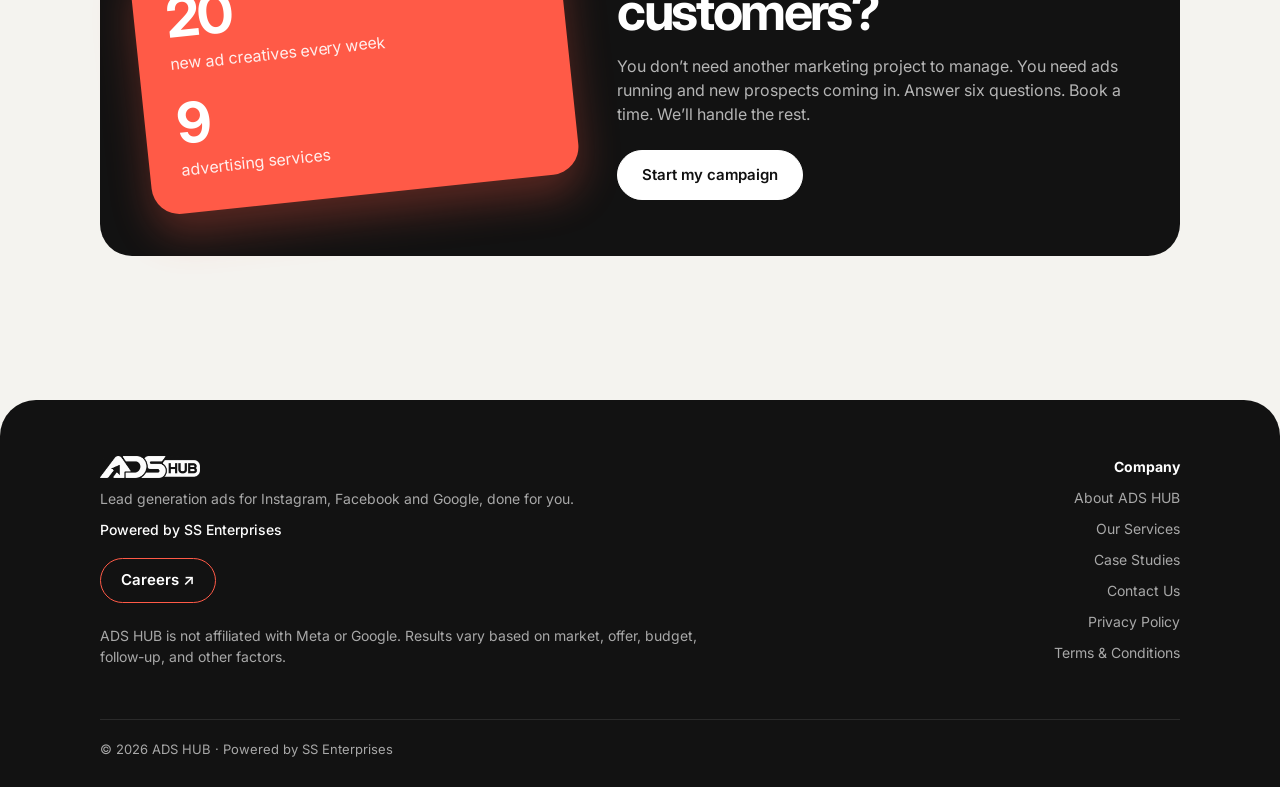
==== commit 8de80ee8: "Add files via upload" ====
--- a/index.html
+++ b/index.html
@@ -14,17 +14,14 @@
 <link rel="stylesheet" href="assets/css/style.css">
 </head>
 <body>
-<nav><div class="pill"><a class="logo" href="index.html"><img src="assets/images/logo.png" alt="ADS HUB logo" width="420" height="110"></a><div class="links" id="lk"><a href="index.html">Home</a><a href="index.html#about">About Us</a><a href="index.html#services">Services</a><a href="index.html#how">How It Works</a><a href="index.html#pricing">Pricing</a><a href="case-studies.html">Case Studies</a><a href="contact.html">Contact Us</a><button class="tg" id="tg" aria-label="Toggle dark mode">◐</button><a class="btn dark sm cta" href="index.html#start">Start my campaign</a></div><button class="mn" id="mn" aria-label="Open menu">☰</button></div></nav>
+<nav><div class="pill"><a class="logo" href="index.html"><span class="lg"><img src="assets/images/logo-white.png" alt="ADS HUB logo" width="360" height="79"></span></a><div class="links" id="lk"><a href="index.html">Home</a><a href="index.html#about">About Us</a><a href="index.html#services">Services</a><a href="index.html#how">How It Works</a><a href="index.html#pricing">Pricing</a><a href="case-studies.html">Case Studies</a><a href="contact.html">Contact Us</a><button class="tg" id="tg" aria-label="Toggle dark mode">◐</button><a class="btn dark sm cta" href="index.html#start">Start my campaign</a></div><button class="mn" id="mn" aria-label="Open menu">☰</button></div></nav>
 <main id="top">
-<div class="wrap hero">
- <div class="tag"><span class="b">▲</span> Performance marketing for growing businesses</div>
- <h1>Ads that <span class="b">help your business</span> win more clients.</h1>
- <p>We create 20 new ad creatives every week, run the campaigns for you, and deliver new leads straight to your team. Every ad is shared for your approval before it goes live.</p>
- <div class="row"><a class="btn blue cta" href="#">Start my campaign ↗</a></div>
- <div class="note">No access to your existing ad account required.</div>
-</div>
+<div class="wrap hero2"><div class="hl"><div class="hb"><span class="ic">✦</span><b>ADS HUB</b></div><p>We create 20 new ad creatives every week, run the campaigns for you, and deliver new leads straight to your team. Every ad is shared for your approval before it goes live.</p><a class="btn dark cta" href="index.html#start">Start my campaign</a><small class="note">No access to your existing ad account required.</small></div><h1>Ads that help your business win <span class="bub">•••</span> more clients.</h1></div>
+<div class="wrap hrow"><div class="hcard dk"><a class="ar" href="case-studies.html" aria-label="Read the case studies">↗</a><p>Explore our real campaign case studies, with results reported by Meta Ads Manager and Google Ads.</p></div><div class="hcard pc"><a class="play" href="index.html#how"><span>▶</span>See how it works</a><div class="chips"><span>◎ Meta Ads</span><span>⌕ Google Ads</span><span>✉ Lead Generation</span></div></div></div>
 
 <div class="marq" aria-hidden="true"><div class="track" id="trk"></div></div>
+
+<section class="wrap"><div class="fold dk"><div class="fh"><div><h2>Leads at<br>your fingertips</h2><a class="btn w cta" href="index.html#start" style="margin-top:24px">Start my campaign</a></div><span class="pill2">Instant lead alerts</span></div><div class="f3"><div><span class="fi">✉</span><h3>Text and email alerts</h3><p>Every lead reaches you by text and email as soon as the form is submitted: name, number and what they asked about.</p></div><div><span class="fi">▤</span><h3>Weekly report</h3><p>One plain-English email every Friday: leads, cost per lead, ad spend and what we changed.</p></div><div><span class="fi">✓</span><h3>You approve first</h3><p>Every ad is shared for your approval before it goes live. No access to your existing ad account needed.</p></div></div></div></section>
 
 <section id="about"><div class="wrap two"><div><div class="mono">About us</div><h2 style="margin-top:18px">A performance-driven<br><span class="b">ads agency.</span></h2><p class="lead">ADS HUB is a performance-driven digital marketing agency focused on helping businesses grow through strategic advertising, data-driven decisions, and result-oriented marketing solutions.</p><p class="lead" style="margin-top:-8px">We specialize in paid advertising, customer acquisition, lead generation, and campaign optimization across major digital advertising platforms.</p><div class="mono">Powered by SS Enterprises</div></div><div class="fcard"><img class="av2" src="assets/images/founder.jpg" alt="Sachin Tiwari, Founder of ADS HUB" width="96" height="96" loading="lazy"><h3>Sachin Tiwari</h3><div class="mono">Founder, ADS HUB</div><p class="note" style="font-size:16px">Sachin leads ADS HUB’s strategy and campaigns, with professional experience across:</p><div class="tags"><span>Performance Marketing</span><span>Meta Advertising</span><span>Google Advertising</span><span>Lead Generation</span><span>Campaign Strategy</span><span>Conversion Optimization</span><span>E-commerce Marketing</span></div></div></div></section>
 
@@ -111,13 +108,13 @@
 
 <section id="pricing"><div class="wrap">
  <div class="center"><div class="mono">Pricing</div><h2 style="margin-top:18px">Simple pricing.<br>Everything included.</h2><p class="lead">We build it, launch it, and keep it improving. You answer the leads. Prices below are our agency management fee; your advertising budget is paid separately.</p><div class="cur" id="curb"><button data-c="in">🇮🇳 India (₹)</button><button data-c="intl">🌍 International ($)</button></div></div>
- <div class="plans"><div class="price">
+ <div class="plans"><div class="price fold dk">
   <div><div class="mono" style="margin-bottom:12px">Meta ads · Management fee</div><div class="amt" data-a="meta"></div><p class="note">Negotiable according to project needs. Cancel anytime.</p><a class="btn dark cta" href="#">Start my campaign ↗</a></div>
   <ul>
    <li>20 new ad creatives every week</li><li>Offer, copy, and design handled</li><li>A dedicated Facebook Page</li><li>Campaign setup, targeting, and media buying</li><li>Leads texted and emailed to you instantly</li><li>A plain-English report every Friday</li>
   </ul>
  </div>
- <div class="price"><div><div class="mono" style="margin-bottom:12px">Google ads · Management fee</div><div class="amt" data-a="google"></div><p class="note">Negotiable according to project needs. Cancel anytime.</p><a class="btn dark cta" href="#" data-svc="google">Start my campaign ↗</a></div><ul><li>Campaign setup and keyword research</li><li>Search ad copy written for you</li><li>Conversion and call tracking set up</li><li>Ongoing bid and budget optimization</li><li>Search-term clean-up every week</li><li>A plain-English report every Friday</li></ul></div></div>
+ <div class="price fold lt"><div><div class="mono" style="margin-bottom:12px">Google ads · Management fee</div><div class="amt" data-a="google"></div><p class="note">Negotiable according to project needs. Cancel anytime.</p><a class="btn dark cta" href="#" data-svc="google">Start my campaign ↗</a></div><ul><li>Campaign setup and keyword research</li><li>Search ad copy written for you</li><li>Conversion and call tracking set up</li><li>Ongoing bid and budget optimization</li><li>Search-term clean-up every week</li><li>A plain-English report every Friday</li></ul></div></div>
  <p class="fine">Prices are our monthly agency management fee. Applicable taxes are shown separately: 18% GST applies to India pricing. Your advertising budget is paid separately by you, directly to Meta or Google, and is not part of this fee. Final pricing is negotiable according to your project needs.</p>
 </div></section>
 
@@ -134,14 +131,9 @@
  </div>
 </div></section>
 
-<section><div class="wrap center">
- <h2>Ready to get more<br>customers?</h2>
- <p class="lead">You don’t need another marketing project to manage. You need ads running and new prospects coming in. Answer six questions. Book a time. We’ll handle the rest.</p>
- <div class="row"><a class="btn blue cta" href="#">Start my campaign ↗</a></div>
- <div class="note">20 new creatives every week. No access to your existing ad account required.</div>
-</div></section>
+<section><div class="wrap"><div class="fold dk cta2"><div class="rot"><b>20</b><span>new ad creatives every week</span><b>9</b><span>advertising services</span></div><div><h2>Ready to get more customers?</h2><p>You don’t need another marketing project to manage. You need ads running and new prospects coming in. Answer six questions. Book a time. We’ll handle the rest.</p><a class="btn w cta" href="index.html#start">Start my campaign</a></div></div></div></section>
 </main>
-<footer><div class="wrap"><div><a class="logo" href="index.html"><img src="assets/images/logo.png" alt="ADS HUB logo" width="420" height="110"></a><p>Lead generation ads for Instagram, Facebook and Google, done for you.</p><p class="pw">Powered by SS Enterprises</p><a class="btn sm careers" href="index.html#careers">Careers ↗</a><p class="disc">ADS HUB is not affiliated with Meta or Google. Results vary based on market, offer, budget, follow-up, and other factors.</p></div><div class="fn"><b>Company</b><a href="index.html#about">About ADS HUB</a><a href="index.html#services">Our Services</a><a href="case-studies.html">Case Studies</a><a href="contact.html">Contact Us</a><a href="privacy-policy.html">Privacy Policy</a><a href="terms.html">Terms &amp; Conditions</a></div><div class="cp">© 2026 ADS HUB · Powered by SS Enterprises</div></div></footer>
+<footer class="ft"><div class="wrap"><div><a class="logo" href="index.html"><span class="lg"><img src="assets/images/logo-white.png" alt="ADS HUB logo" width="360" height="79"></span></a><p>Lead generation ads for Instagram, Facebook and Google, done for you.</p><p class="pw">Powered by SS Enterprises</p><a class="btn sm careers" href="index.html#careers">Careers ↗</a><p class="disc">ADS HUB is not affiliated with Meta or Google. Results vary based on market, offer, budget, follow-up, and other factors.</p></div><div class="fn"><b>Company</b><a href="index.html#about">About ADS HUB</a><a href="index.html#services">Our Services</a><a href="case-studies.html">Case Studies</a><a href="contact.html">Contact Us</a><a href="privacy-policy.html">Privacy Policy</a><a href="terms.html">Terms &amp; Conditions</a></div><div class="cp">© 2026 ADS HUB · Powered by SS Enterprises</div></div></footer>
 <div class="md" id="md" hidden><div class="mc" role="dialog" aria-modal="true"><button class="x" id="mx" aria-label="Close">×</button><div class="bar"><i id="mp"></i></div><div id="mb"></div></div></div>
 <script src="assets/js/config.js"></script>
 <script src="assets/js/common.js"></script>
--- a/assets/css/style.css
+++ b/assets/css/style.css
@@ -211,3 +211,50 @@
 .take{background:color-mix(in srgb,var(--blue) 8%,var(--card));border-radius:18px;padding:18px 20px;margin-top:26px}.take p{margin:0;color:var(--fg)}
 .csend{text-align:center;padding:24px 0 8px}.csend h2{font-size:clamp(30px,5vw,48px)}
 @media(max-width:620px){.cs{padding:22px}}
+
+/* ===== Design layer: coral / black / off-white ===== */
+:root{--bg:#f4f3ef;--card:#fff;--fg:#111;--mut:#6b6b6b;--line:#e7e5df;--soft:#ecebe5;--blue:#ff5a47;--ac:#ff5a47;--acs:#ffe6df;--dark:#111;--ondark:#fff;--dk:#121212}
+@media(prefers-color-scheme:dark){:root:not([data-theme="light"]){--bg:#0d0d0d;--card:#171717;--fg:#f3f2ee;--mut:#9d9d9d;--line:#2a2a2a;--soft:#1c1c1c;--acs:#3a1f1a;--dark:#f3f2ee;--ondark:#111;--dk:#1d1d1d}}
+:root[data-theme="dark"]{--bg:#0d0d0d;--card:#171717;--fg:#f3f2ee;--mut:#9d9d9d;--line:#2a2a2a;--soft:#1c1c1c;--acs:#3a1f1a;--dark:#f3f2ee;--ondark:#111;--dk:#1d1d1d}
+body{background:var(--bg)}body::before{background:var(--bg)}
+h1,h2{letter-spacing:-.05em;line-height:1}
+nav{max-width:none;margin:0;padding:8px 20px;top:env(safe-area-inset-top,0px);background:color-mix(in srgb,var(--bg) 88%,transparent);backdrop-filter:blur(10px)}
+.pill{max-width:1120px;margin:0 auto;background:none;border:0;box-shadow:none;backdrop-filter:none;padding:6px 0}
+.logo .lg{display:inline-flex;background:#111;border-radius:12px;padding:9px 13px}.logo img{height:22px;width:auto;border-radius:0}
+.links a:not(.btn){color:var(--mut)}.links a:not(.btn):hover{color:var(--ac)}
+.btn{font-size:15px;padding:13px 24px;border-color:var(--line)}.btn.blue{background:var(--ac);border-color:var(--ac);color:#fff}
+.btn.w{background:#fff;color:#111;border-color:#fff}.dk .btn.dark{background:#fff;color:#111;border-color:#fff}
+.chip{background:var(--acs);color:var(--ac)}.cta-bar{background:var(--acs);color:var(--ac)}.nt .ic.m{background:var(--ac)}.dy.on small{color:#ffe6df}.lock{background:#ece9e3}
+.fold{position:relative;margin-top:48px;background:var(--dk);color:#fff;border-radius:0 32px 32px 32px}
+.fold::before{content:"";position:absolute;left:0;top:-46px;width:56%;height:48px;background:inherit;border-radius:32px 0 0 0;clip-path:polygon(0 0,calc(100% - 46px) 0,100% 100%,0 100%)}
+.fold.lt{background:var(--card);color:var(--fg);filter:drop-shadow(0 6px 18px rgba(0,0,0,.07))}
+.dk .mono,.dk .note,.dk .amt small{color:#a8a8a8}.dk .price li{border-bottom-color:#2e2e2e}.dk .lead,.dk p{color:#b5b5b5}
+.hero2{display:grid;grid-template-columns:230px 1fr;gap:32px;align-items:start;padding-top:36px}
+.hero2 h1{font-size:clamp(42px,7.2vw,92px)}.hl p{font-size:13px;color:var(--mut);margin:14px 0 18px}.hl small{display:block;margin-top:12px}
+.hb{display:flex;align-items:center;gap:8px;font-size:14px}.ic{width:28px;height:28px;border-radius:50%;background:var(--acs);color:var(--ac);display:grid;place-items:center;font-size:13px}
+.bub{display:inline-grid;place-items:center;background:var(--ac);color:#fff;border-radius:.22em;font-size:.4em;width:2.4em;height:1.3em;vertical-align:.45em;letter-spacing:.1em;margin:0 .1em}
+.hrow{display:grid;grid-template-columns:1fr 1.15fr;gap:20px;padding-top:32px}
+.hcard{border-radius:28px;padding:28px;min-height:190px;position:relative;overflow:hidden}
+.hcard.dk{background:var(--dk);color:#fff;display:flex;flex-direction:column;justify-content:flex-end}.hcard.dk p{font-size:20px;line-height:1.3;color:#fff;margin:0;max-width:300px;letter-spacing:-.02em}
+.ar{position:absolute;right:20px;top:20px;width:48px;height:48px;border-radius:50%;background:var(--ac);color:#fff;display:grid;place-items:center;font-size:20px}
+.hcard.pc{background:var(--acs)}.hcard.pc::after{content:"";position:absolute;right:-60px;bottom:-80px;width:260px;height:260px;border-radius:50%;background:rgba(255,255,255,.35)}
+.play{display:inline-flex;align-items:center;gap:10px;font-size:14px;font-weight:500}.play span{width:44px;height:26px;border-radius:99px;background:#111;color:var(--ac);display:grid;place-items:center;font-size:11px}
+.chips{display:flex;flex-direction:column;align-items:flex-start;gap:10px;margin-top:22px;position:relative;z-index:1}.chips span{background:#fff;color:#111;border:1px solid var(--line);border-radius:999px;padding:9px 18px;font-size:14px}
+.fold.dk>.fh,.fold.dk>.f3{position:relative}.fold.dk:not(.cta2){padding:48px}.fh{display:flex;justify-content:space-between;align-items:flex-start;gap:20px;flex-wrap:wrap}
+.pill2{background:var(--ac);color:#fff;border-radius:999px;padding:8px 16px;font-size:13px}
+.f3{display:grid;grid-template-columns:repeat(3,1fr);gap:32px;margin-top:56px}.f3 h3{margin:14px 0 8px;font-size:18px;letter-spacing:-.02em}.f3 p{font-size:14px;margin:0}
+.fi{width:44px;height:44px;border-radius:12px;border:1px solid #333;display:grid;place-items:center;font-size:18px;color:var(--ac)}
+.sv .svc-card:first-child{background:var(--ac);border-color:var(--ac);color:#fff}.sv .svc-card:first-child p,.sv .svc-card:first-child .mono{color:#fff}
+.stat{background:var(--dk);color:#fff}.stat b{color:#fff}.stat:nth-child(odd) b{color:var(--ac)}.stat span{color:#a8a8a8}
+.cs .stat{background:var(--soft);color:var(--fg)}.cs .stat b{color:var(--fg)}.cs .stat span{color:var(--mut)}
+.plans{margin-top:56px;gap:24px}.plans .price{border-radius:0 32px 32px 32px;padding:40px;margin:0;display:grid}.plans .price::before{background:inherit}
+.plans .price.dk .amt{color:#fff}.plans .price.dk .btn.dark{background:var(--ac);border-color:var(--ac);color:#fff}
+.cta2{display:grid;grid-template-columns:.9fr 1.1fr;gap:48px;align-items:center;padding:56px 48px}.cta2 h2{font-size:clamp(30px,4.4vw,52px)}.cta2 p{margin:16px 0 24px}
+.rot{transform:rotate(-6deg);background:var(--ac);color:#fff;border-radius:28px;padding:32px;margin-left:-8px;box-shadow:0 20px 40px rgba(255,90,71,.3)}.rot b{display:block;font-size:56px;letter-spacing:-.05em;line-height:1}.rot span{display:block;opacity:.9;margin:6px 0 20px}.rot span:last-child{margin-bottom:0}
+.curb,.cur{background:var(--soft)}
+footer.ft{background:#121212;color:#fff;border-radius:36px 36px 0 0;border-top:0;margin-top:72px;padding:56px 0 28px}
+footer.ft p,footer.ft .fn a,footer.ft .cp{color:#a8a8a8}footer.ft .fn b,footer.ft .pw{color:#fff}footer.ft .fn a:hover{color:var(--ac)}footer.ft .btn{background:none;color:#fff;border-color:var(--ac)}footer.ft .lg{background:none;padding:0}footer.ft .cp{border-top-color:#2a2a2a}
+@media(max-width:860px){.hero2,.hrow,.cta2,.f3{grid-template-columns:1fr}.hero2{gap:20px}.fold.dk:not(.cta2){padding:30px 22px}.cta2{padding:36px 24px}.rot{margin-left:0;max-width:260px}.plans .price{padding:28px}}
+.marq{margin:44px 0 72px}
+.hero2 .bub{white-space:nowrap}
+@media(max-width:860px){.hero2 h1{font-size:clamp(38px,11vw,60px)}.plans{margin-top:48px}}
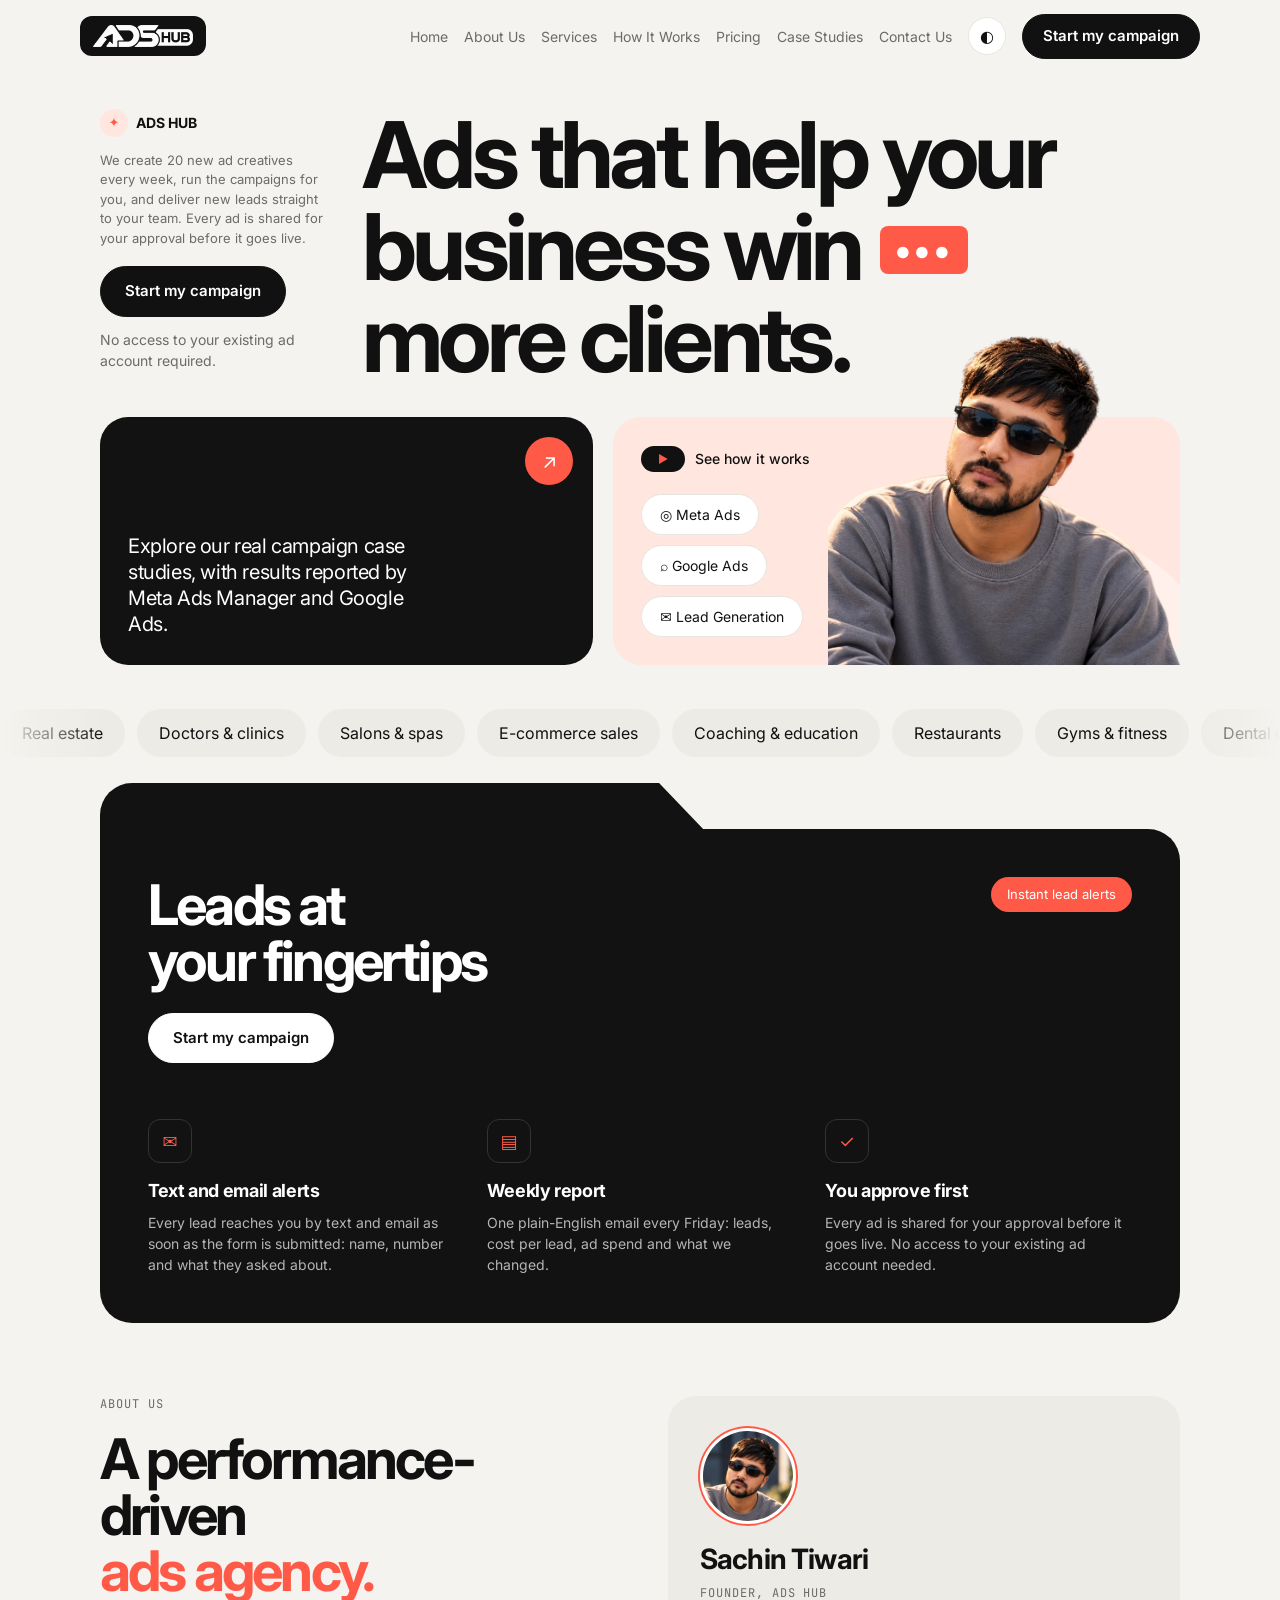
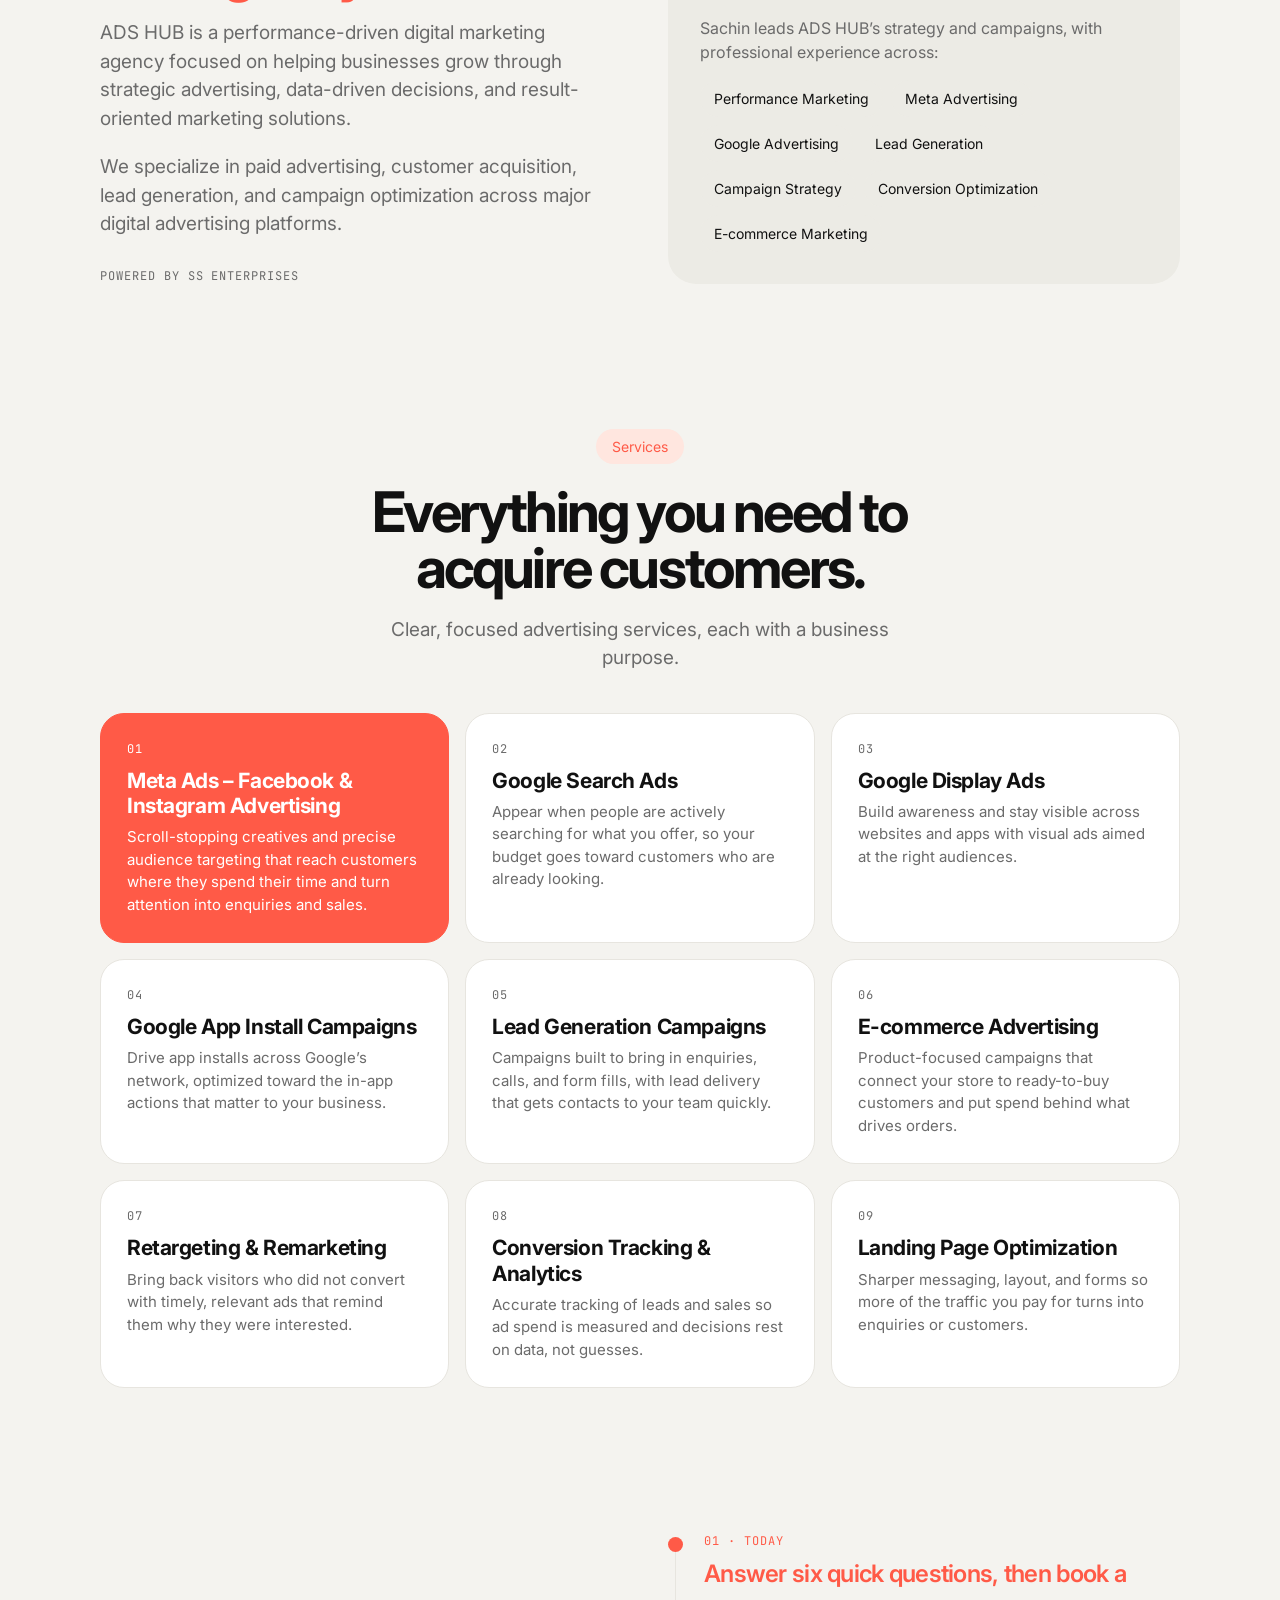
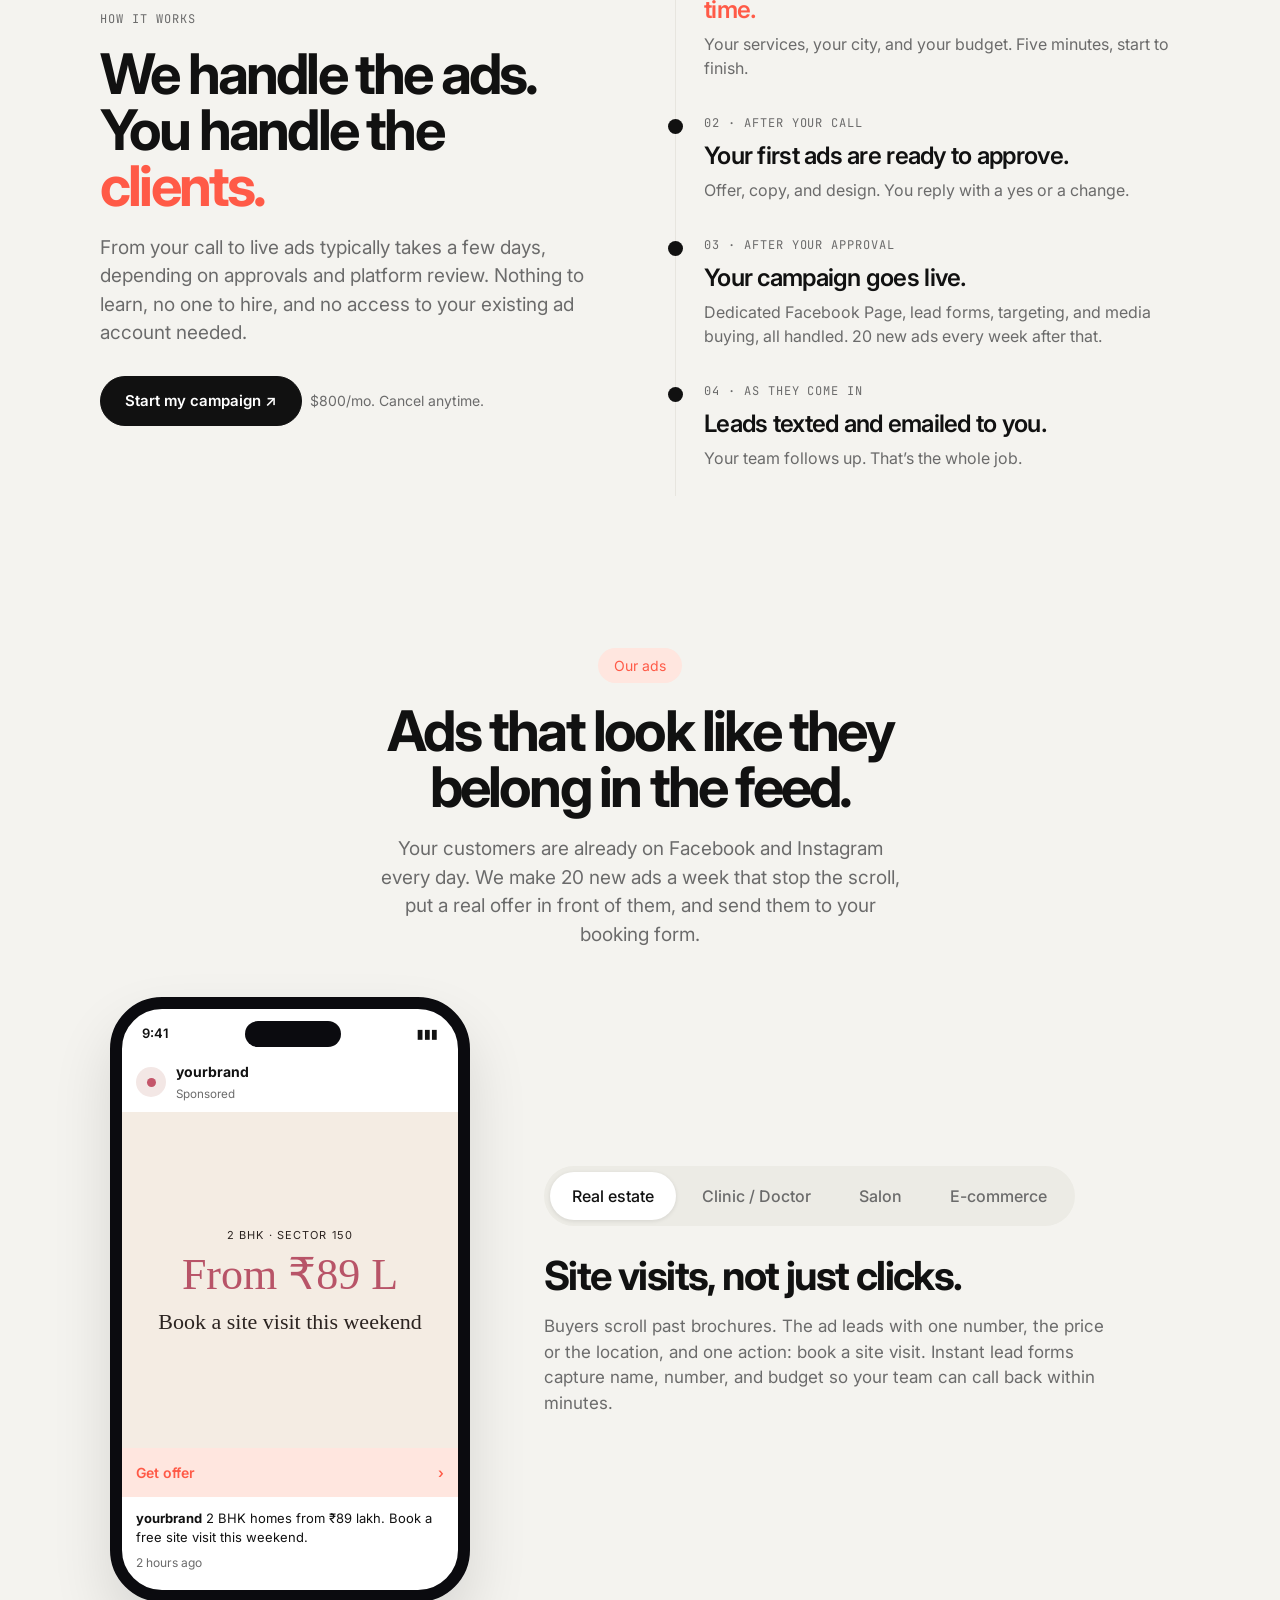
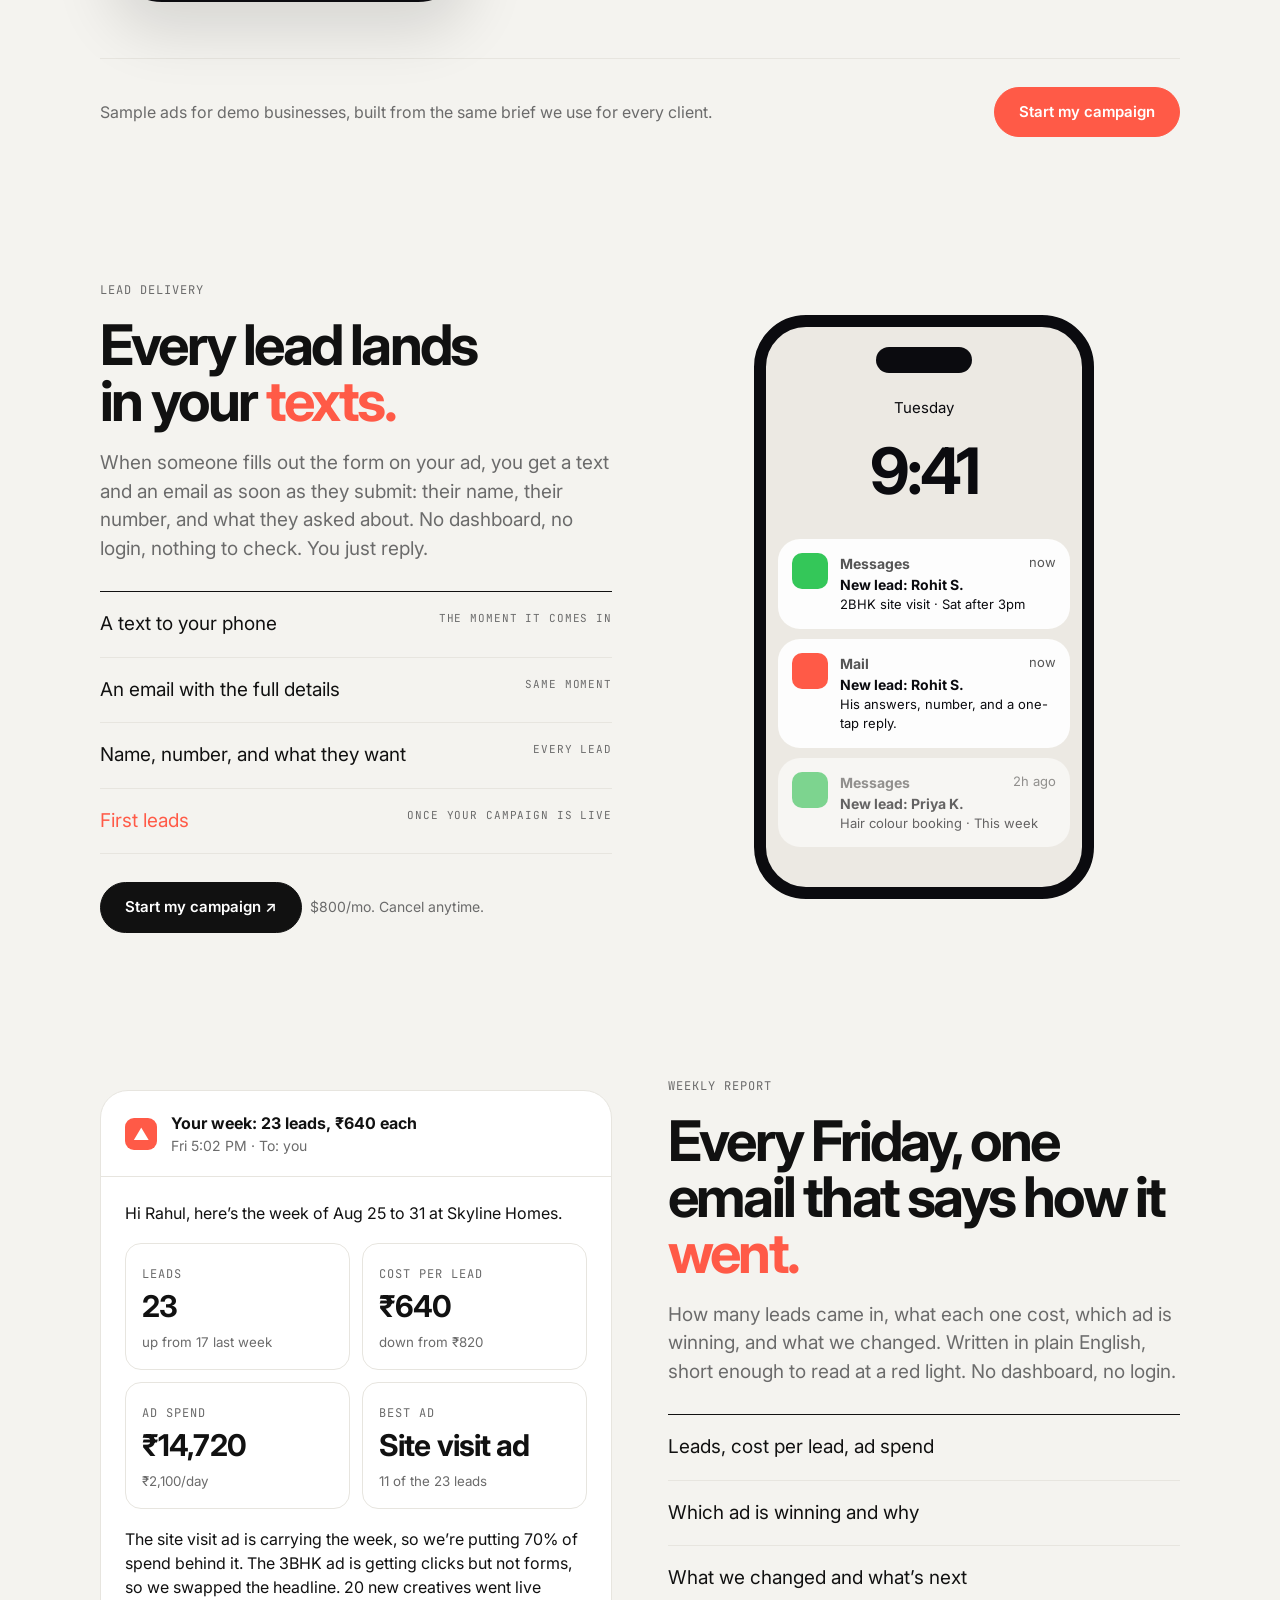
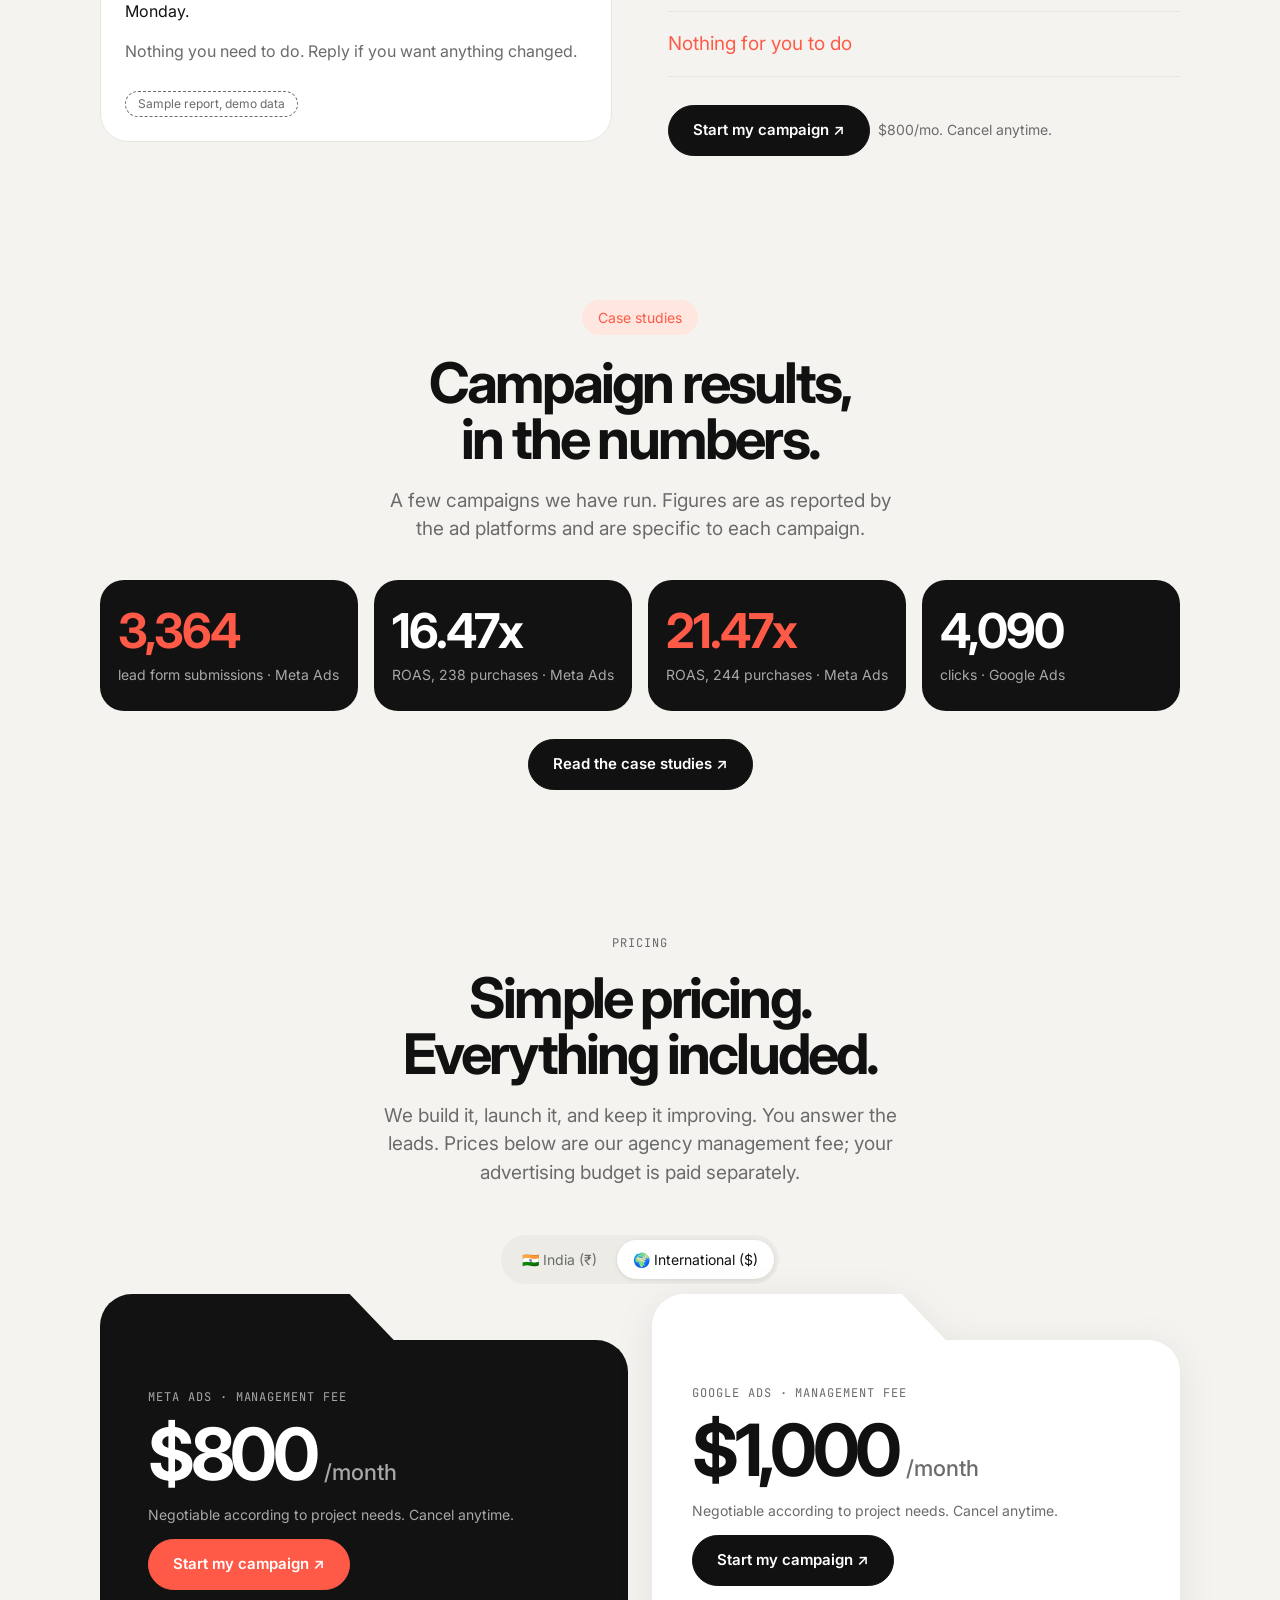
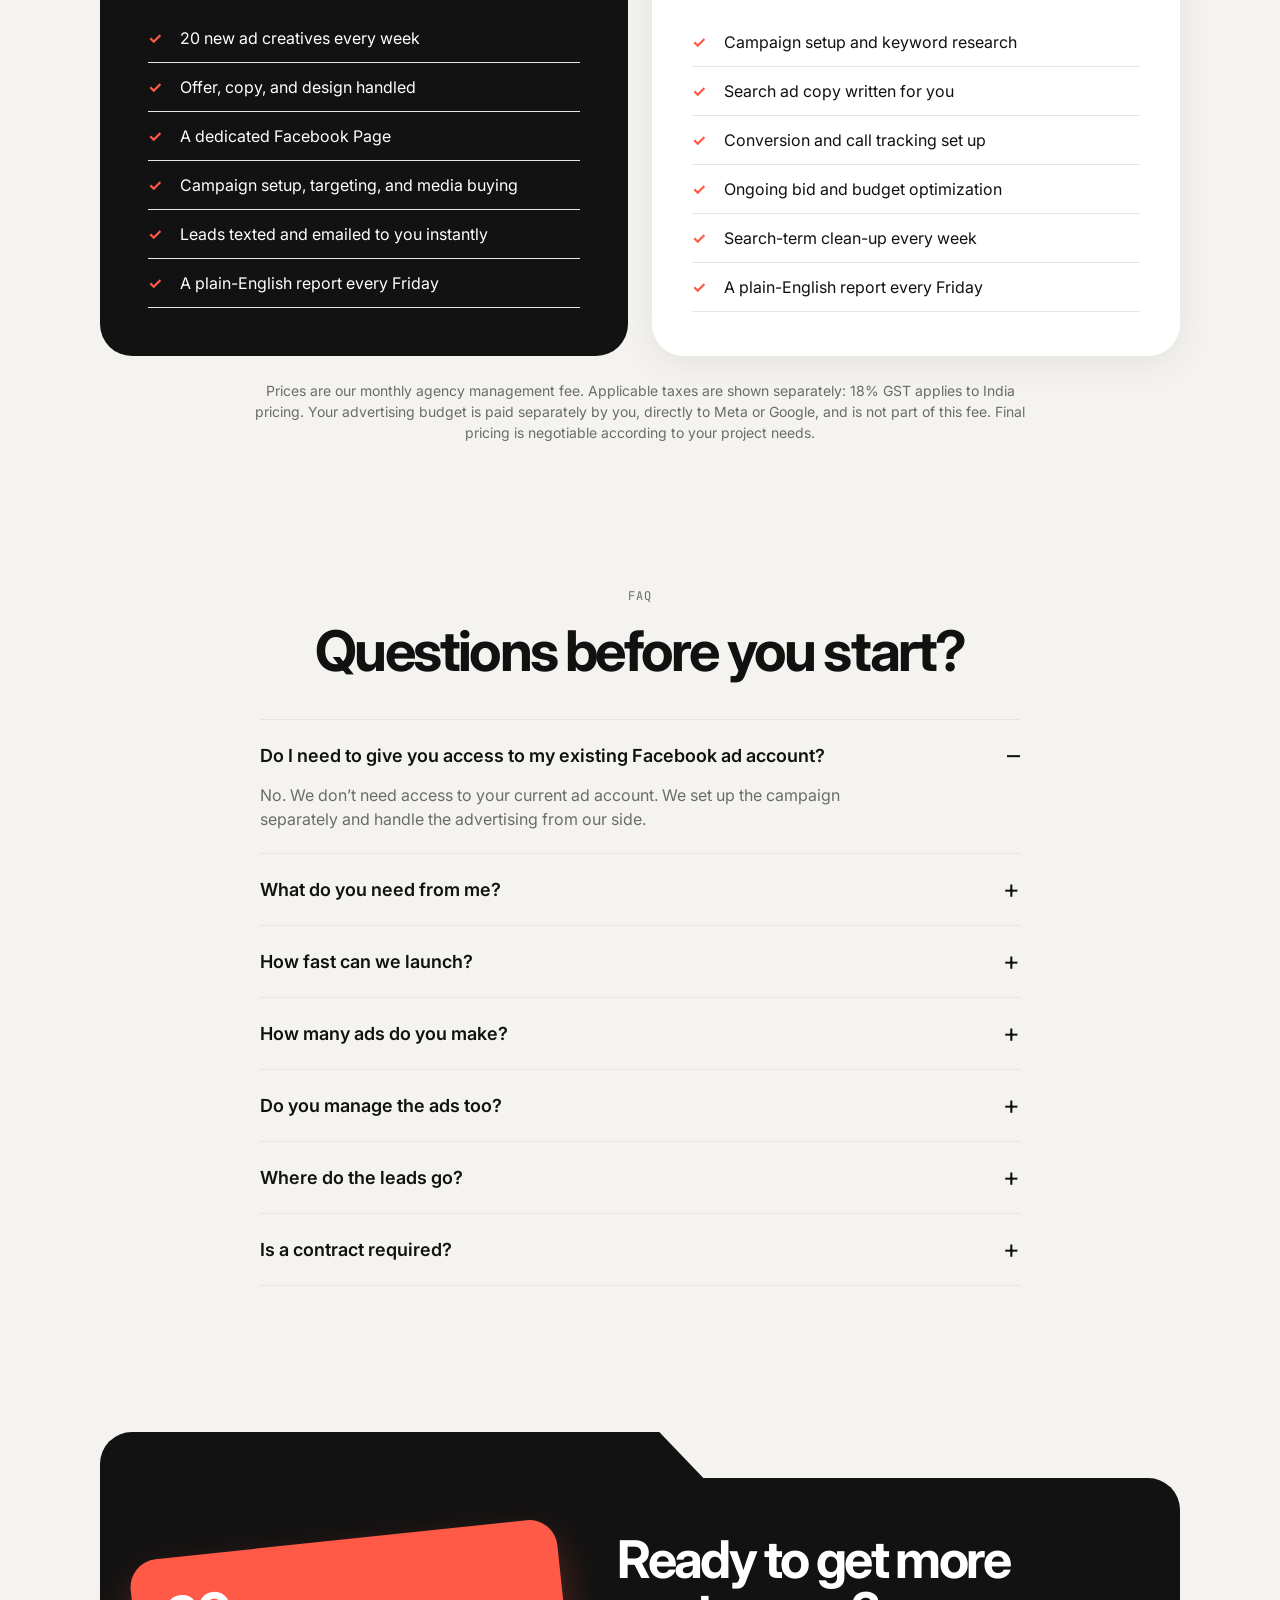
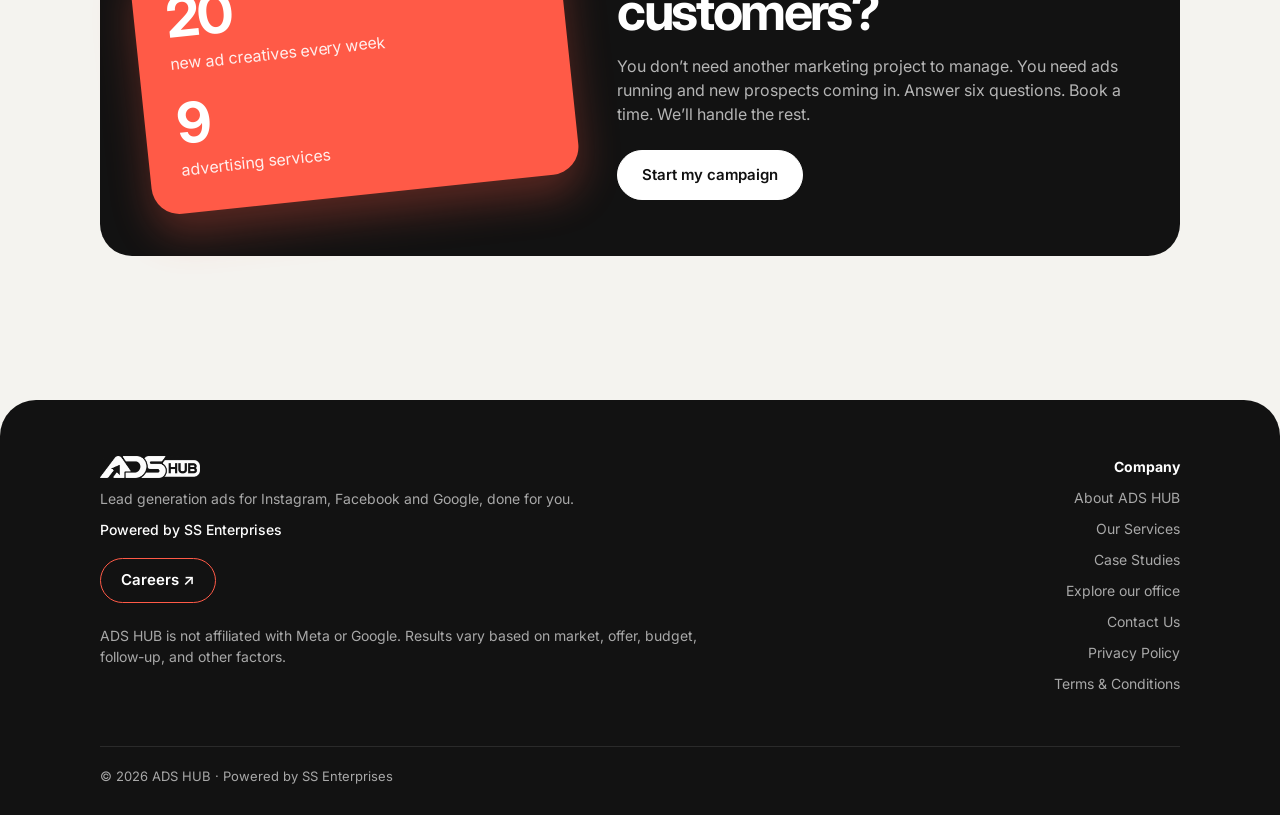
==== commit 9430fa82: "Add files via upload" ====
--- a/index.html
+++ b/index.html
@@ -17,7 +17,7 @@
 <nav><div class="pill"><a class="logo" href="index.html"><span class="lg"><img src="assets/images/logo-white.png" alt="ADS HUB logo" width="360" height="79"></span></a><div class="links" id="lk"><a href="index.html">Home</a><a href="index.html#about">About Us</a><a href="index.html#services">Services</a><a href="index.html#how">How It Works</a><a href="index.html#pricing">Pricing</a><a href="case-studies.html">Case Studies</a><a href="contact.html">Contact Us</a><button class="tg" id="tg" aria-label="Toggle dark mode">◐</button><a class="btn dark sm cta" href="index.html#start">Start my campaign</a></div><button class="mn" id="mn" aria-label="Open menu">☰</button></div></nav>
 <main id="top">
 <div class="wrap hero2"><div class="hl"><div class="hb"><span class="ic">✦</span><b>ADS HUB</b></div><p>We create 20 new ad creatives every week, run the campaigns for you, and deliver new leads straight to your team. Every ad is shared for your approval before it goes live.</p><a class="btn dark cta" href="index.html#start">Start my campaign</a><small class="note">No access to your existing ad account required.</small></div><h1>Ads that help your business win <span class="bub">•••</span> more clients.</h1></div>
-<div class="wrap hrow"><div class="hcard dk"><a class="ar" href="case-studies.html" aria-label="Read the case studies">↗</a><p>Explore our real campaign case studies, with results reported by Meta Ads Manager and Google Ads.</p></div><div class="hcard pc"><a class="play" href="index.html#how"><span>▶</span>See how it works</a><div class="chips"><span>◎ Meta Ads</span><span>⌕ Google Ads</span><span>✉ Lead Generation</span></div></div></div>
+<div class="wrap hrow"><div class="hcard dk"><a class="ar" href="case-studies.html" aria-label="Read the case studies">↗</a><p>Explore our real campaign case studies, with results reported by Meta Ads Manager and Google Ads.</p></div><div class="hcard pc"><a class="play" href="index.html#how"><span>▶</span>See how it works</a><div class="chips"><span>◎ Meta Ads</span><span>⌕ Google Ads</span><span>✉ Lead Generation</span></div><img class="hero-me" src="assets/images/hero-founder.webp" alt="Sachin Tiwari, Founder of ADS HUB" width="820" height="767"></div></div>
 
 <div class="marq" aria-hidden="true"><div class="track" id="trk"></div></div>
 
@@ -133,7 +133,7 @@
 
 <section><div class="wrap"><div class="fold dk cta2"><div class="rot"><b>20</b><span>new ad creatives every week</span><b>9</b><span>advertising services</span></div><div><h2>Ready to get more customers?</h2><p>You don’t need another marketing project to manage. You need ads running and new prospects coming in. Answer six questions. Book a time. We’ll handle the rest.</p><a class="btn w cta" href="index.html#start">Start my campaign</a></div></div></div></section>
 </main>
-<footer class="ft"><div class="wrap"><div><a class="logo" href="index.html"><span class="lg"><img src="assets/images/logo-white.png" alt="ADS HUB logo" width="360" height="79"></span></a><p>Lead generation ads for Instagram, Facebook and Google, done for you.</p><p class="pw">Powered by SS Enterprises</p><a class="btn sm careers" href="index.html#careers">Careers ↗</a><p class="disc">ADS HUB is not affiliated with Meta or Google. Results vary based on market, offer, budget, follow-up, and other factors.</p></div><div class="fn"><b>Company</b><a href="index.html#about">About ADS HUB</a><a href="index.html#services">Our Services</a><a href="case-studies.html">Case Studies</a><a href="contact.html">Contact Us</a><a href="privacy-policy.html">Privacy Policy</a><a href="terms.html">Terms &amp; Conditions</a></div><div class="cp">© 2026 ADS HUB · Powered by SS Enterprises</div></div></footer>
+<footer class="ft"><div class="wrap"><div><a class="logo" href="index.html"><span class="lg"><img src="assets/images/logo-white.png" alt="ADS HUB logo" width="360" height="79"></span></a><p>Lead generation ads for Instagram, Facebook and Google, done for you.</p><p class="pw">Powered by SS Enterprises</p><a class="btn sm careers" href="index.html#careers">Careers ↗</a><p class="disc">ADS HUB is not affiliated with Meta or Google. Results vary based on market, offer, budget, follow-up, and other factors.</p></div><div class="fn"><b>Company</b><a href="index.html#about">About ADS HUB</a><a href="index.html#services">Our Services</a><a href="case-studies.html">Case Studies</a><a href="play.html">Explore our office</a><a href="contact.html">Contact Us</a><a href="privacy-policy.html">Privacy Policy</a><a href="terms.html">Terms &amp; Conditions</a></div><div class="cp">© 2026 ADS HUB · Powered by SS Enterprises</div></div></footer>
 <div class="md" id="md" hidden><div class="mc" role="dialog" aria-modal="true"><button class="x" id="mx" aria-label="Close">×</button><div class="bar"><i id="mp"></i></div><div id="mb"></div></div></div>
 <script src="assets/js/config.js"></script>
 <script src="assets/js/common.js"></script>
--- a/assets/css/style.css
+++ b/assets/css/style.css
@@ -258,3 +258,8 @@
 .marq{margin:44px 0 72px}
 .hero2 .bub{white-space:nowrap}
 @media(max-width:860px){.hero2 h1{font-size:clamp(38px,11vw,60px)}.plans{margin-top:48px}}
+
+.hcard.pc{overflow:visible;background:radial-gradient(circle at 80% 108%,rgba(255,255,255,.42) 0 150px,transparent 151px),var(--acs)}.hcard.pc::after{content:none}
+.hero-me{position:absolute;right:3%;bottom:0;height:142%;width:auto;max-width:62%;object-fit:contain;object-position:bottom right;pointer-events:none;z-index:0}
+@media(max-width:860px){.hcard.pc{min-height:330px}.hero-me{height:104%;max-width:62%;right:0}}
+.hero-me{right:0;height:136%}@media(max-width:860px){.hero-me{height:104%}}
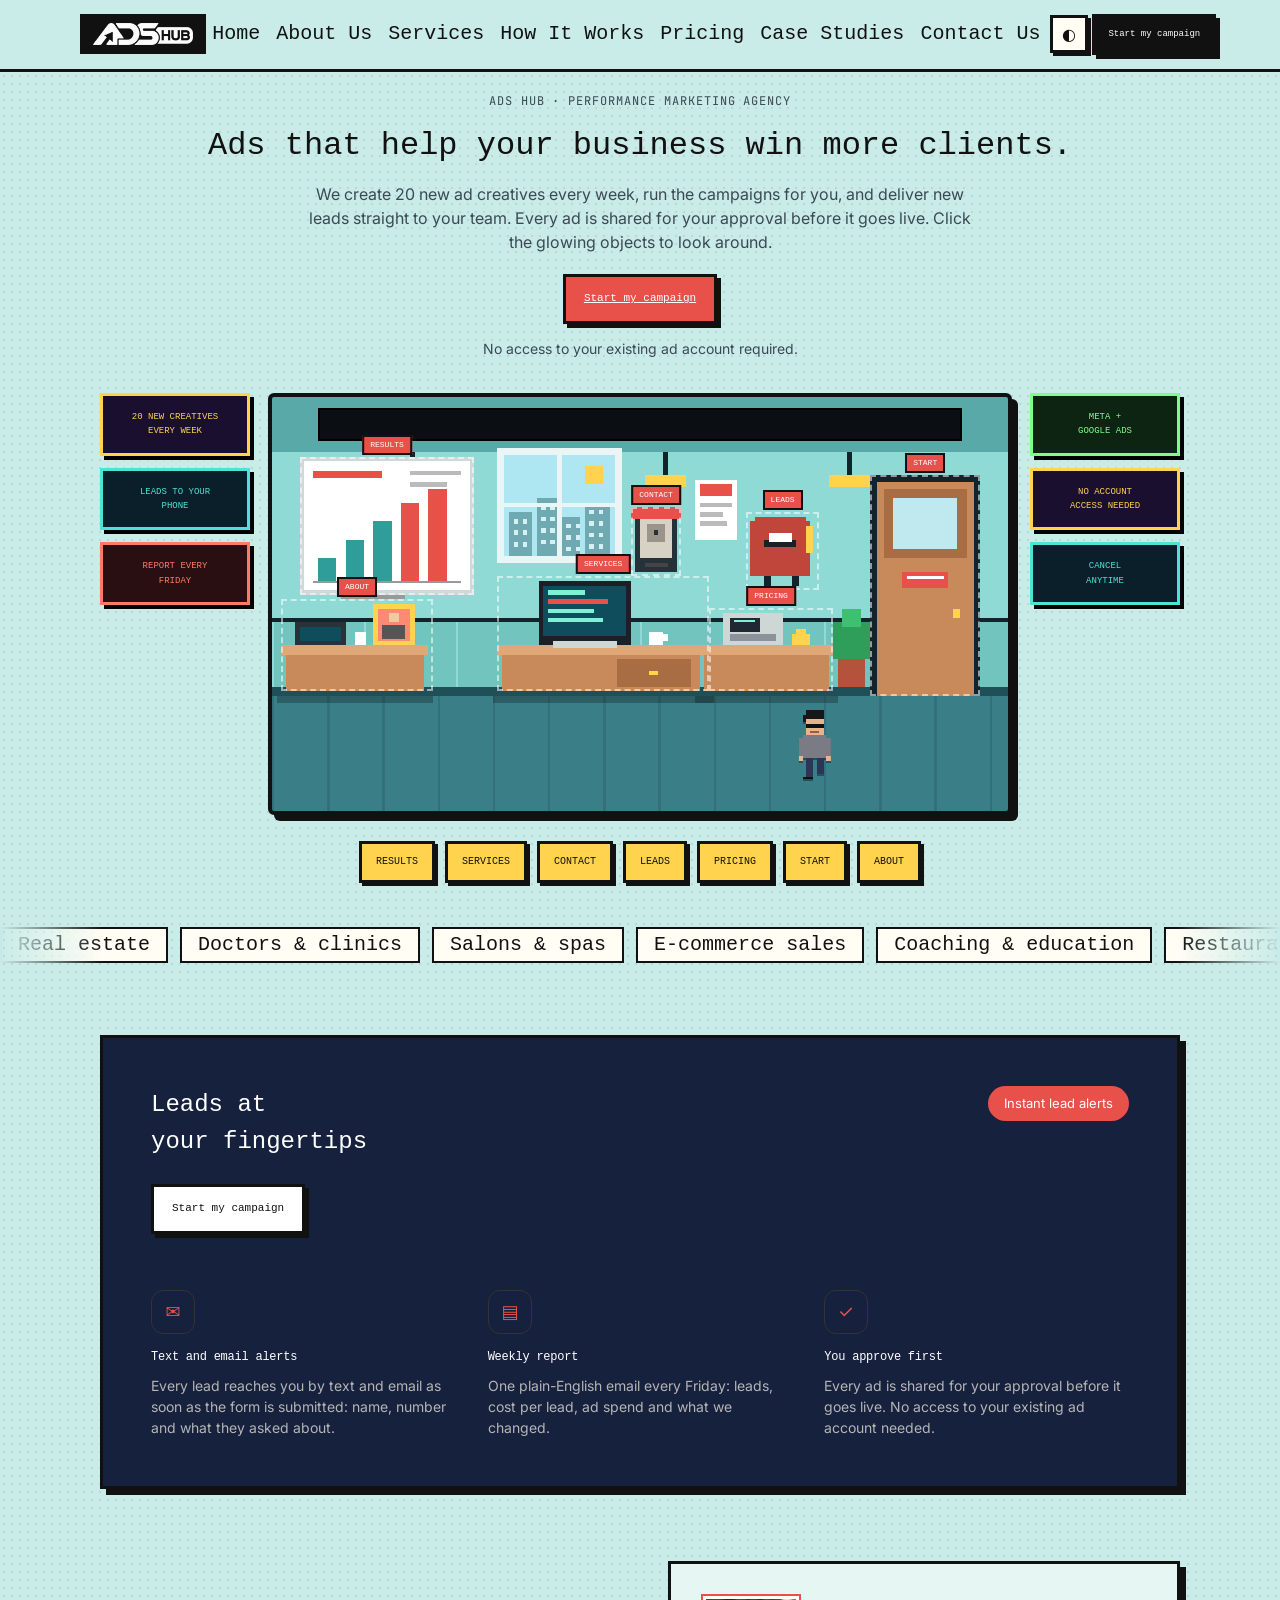
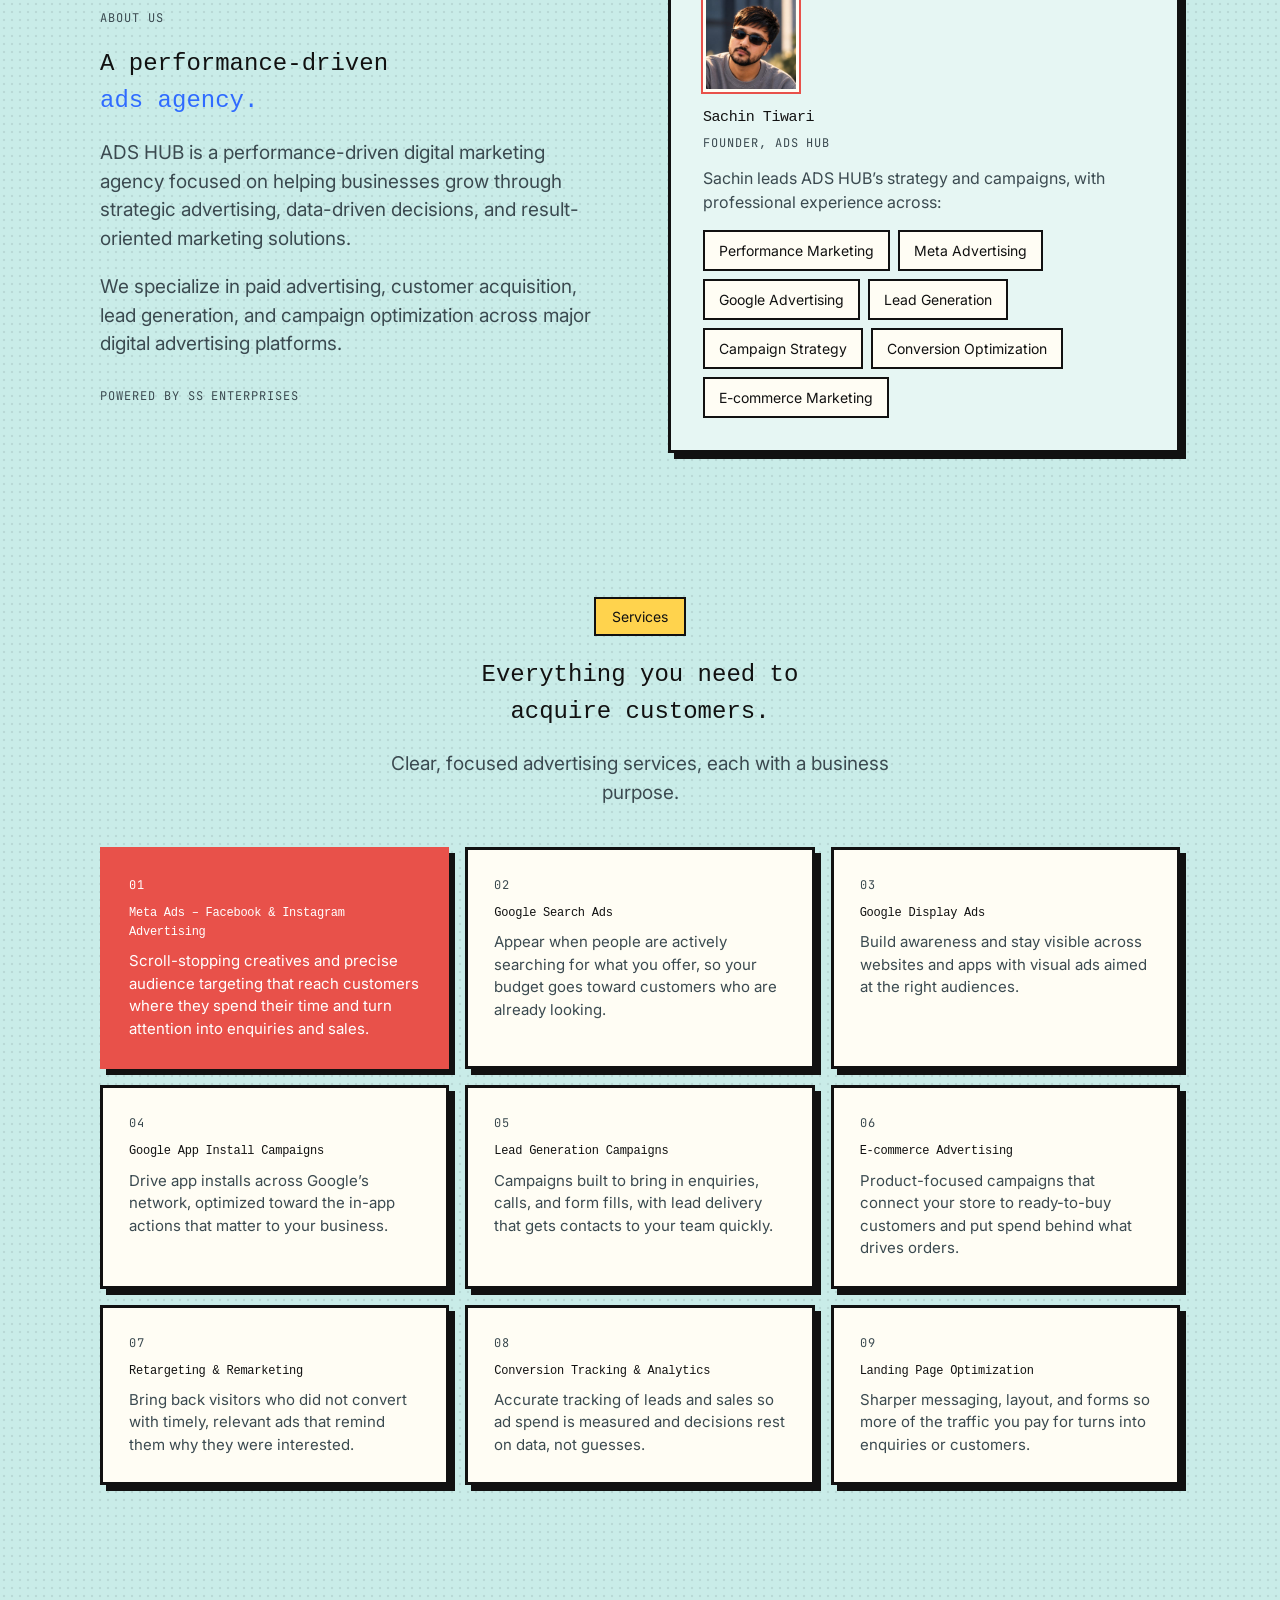
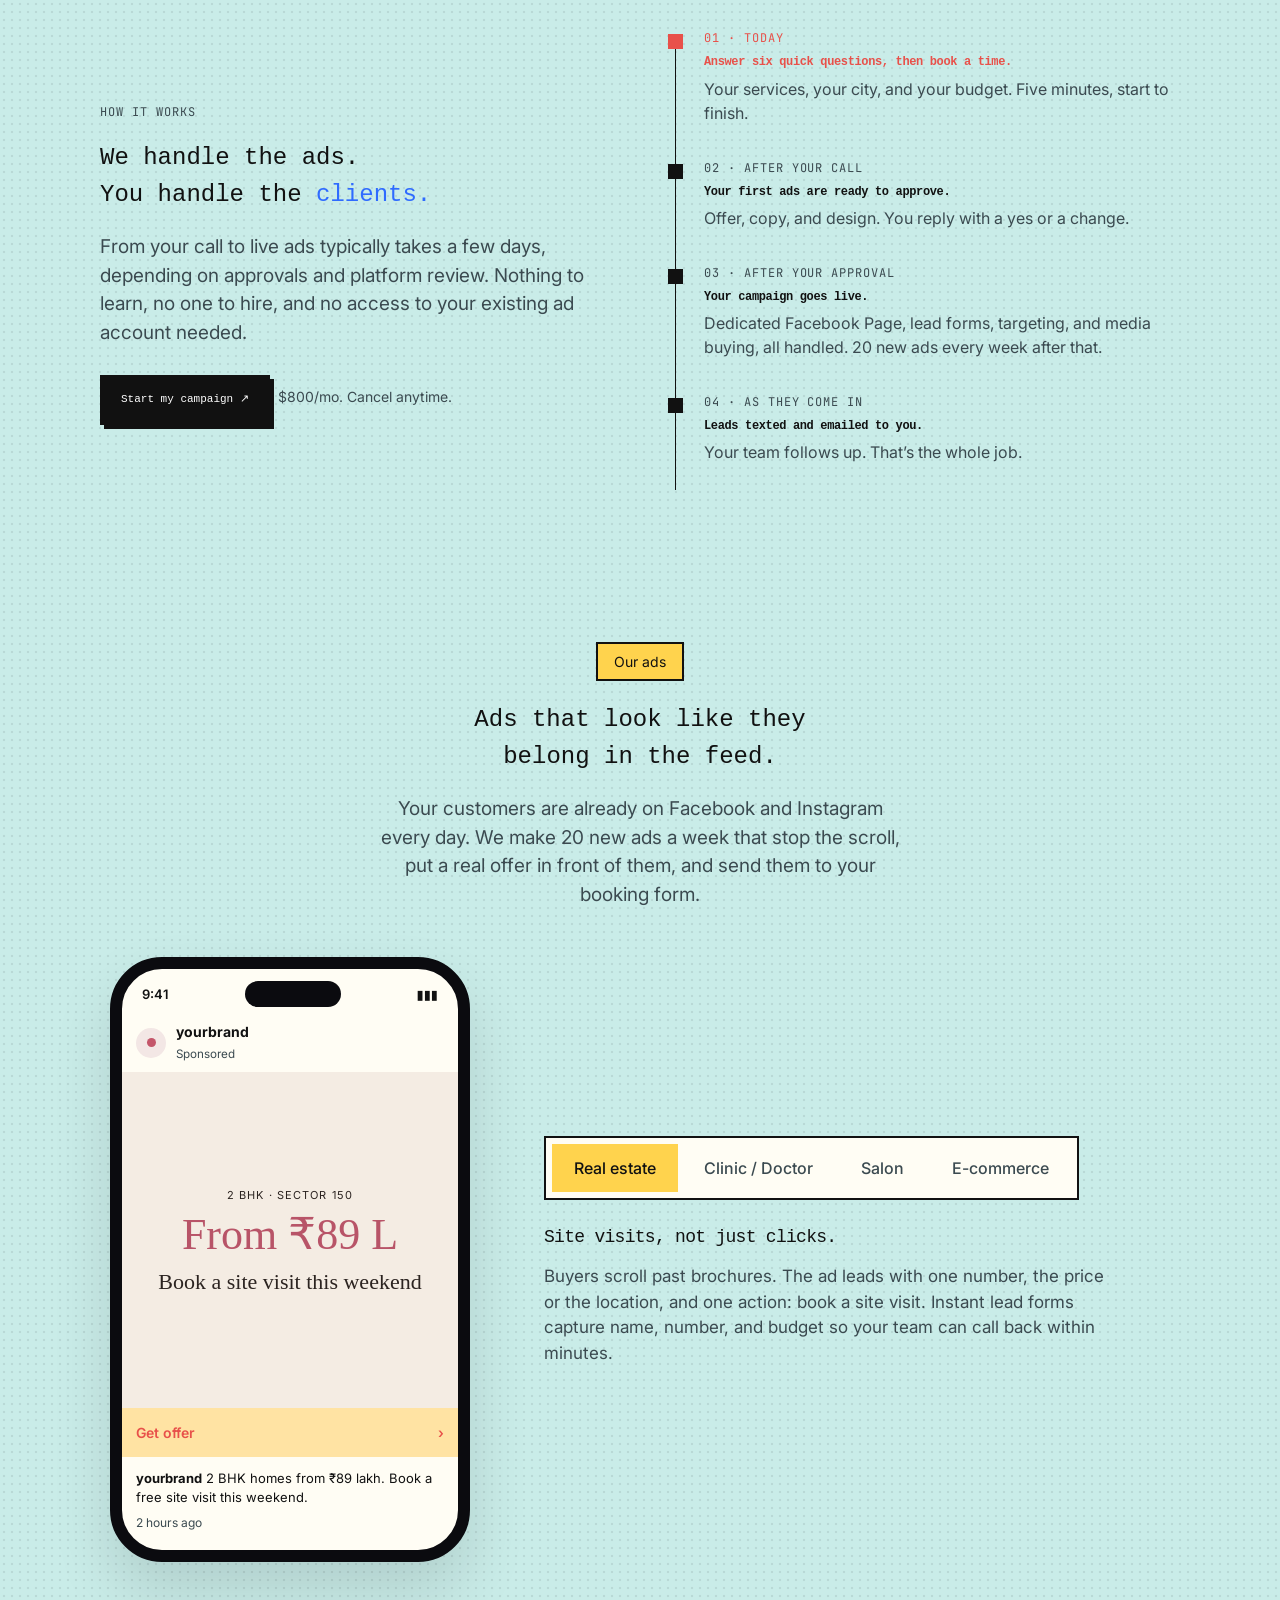
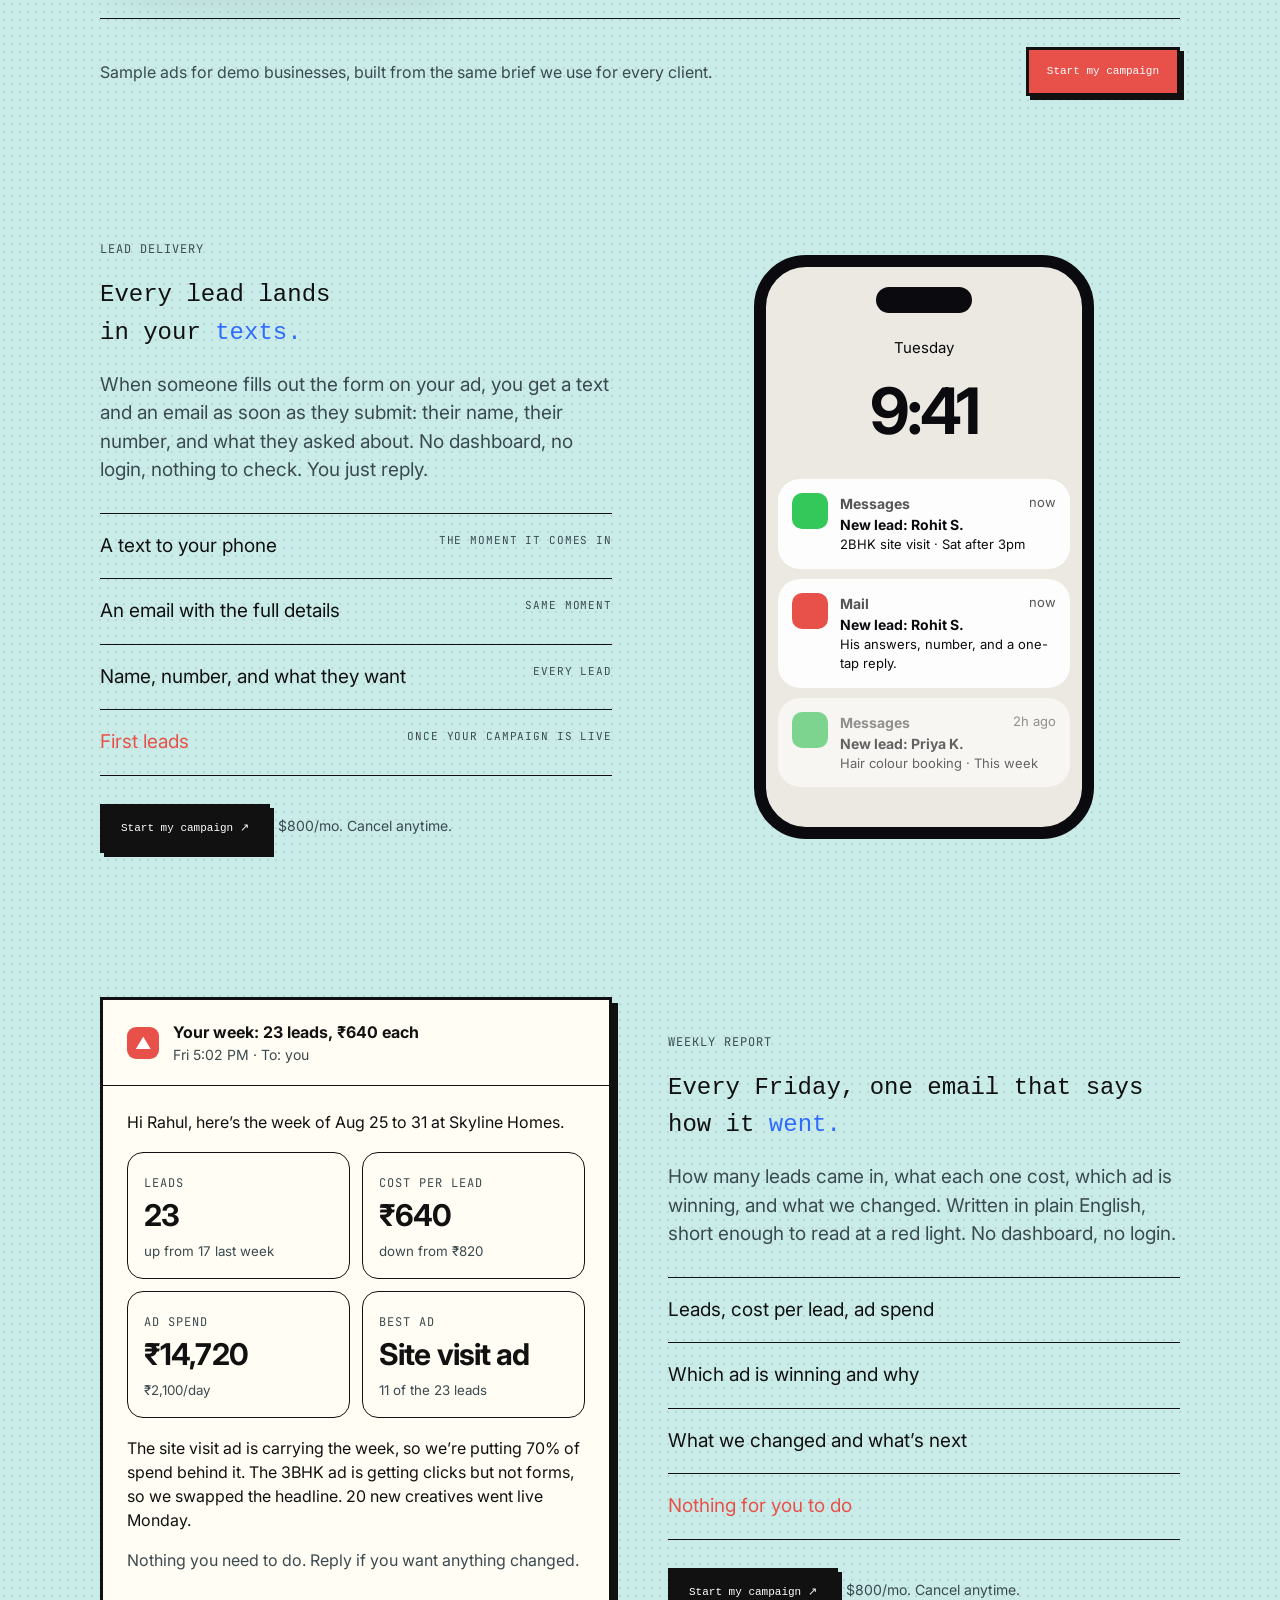
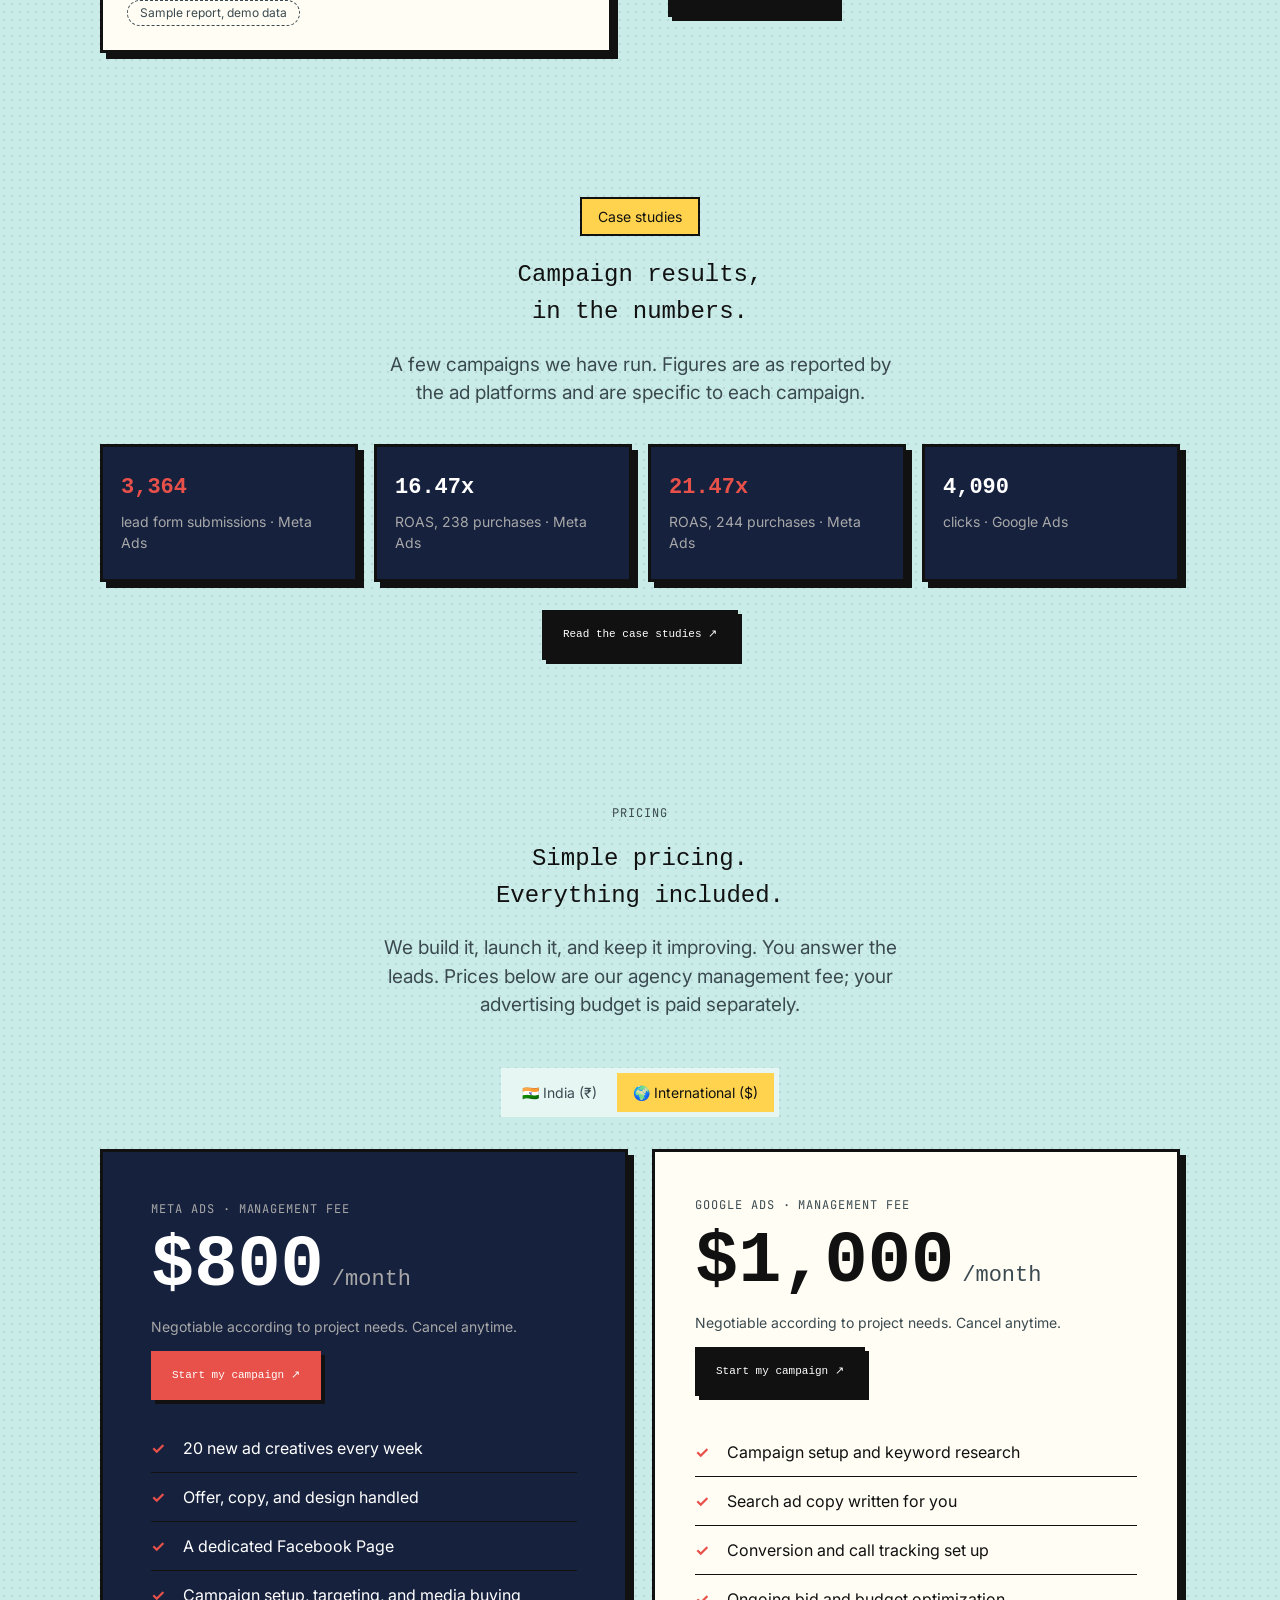
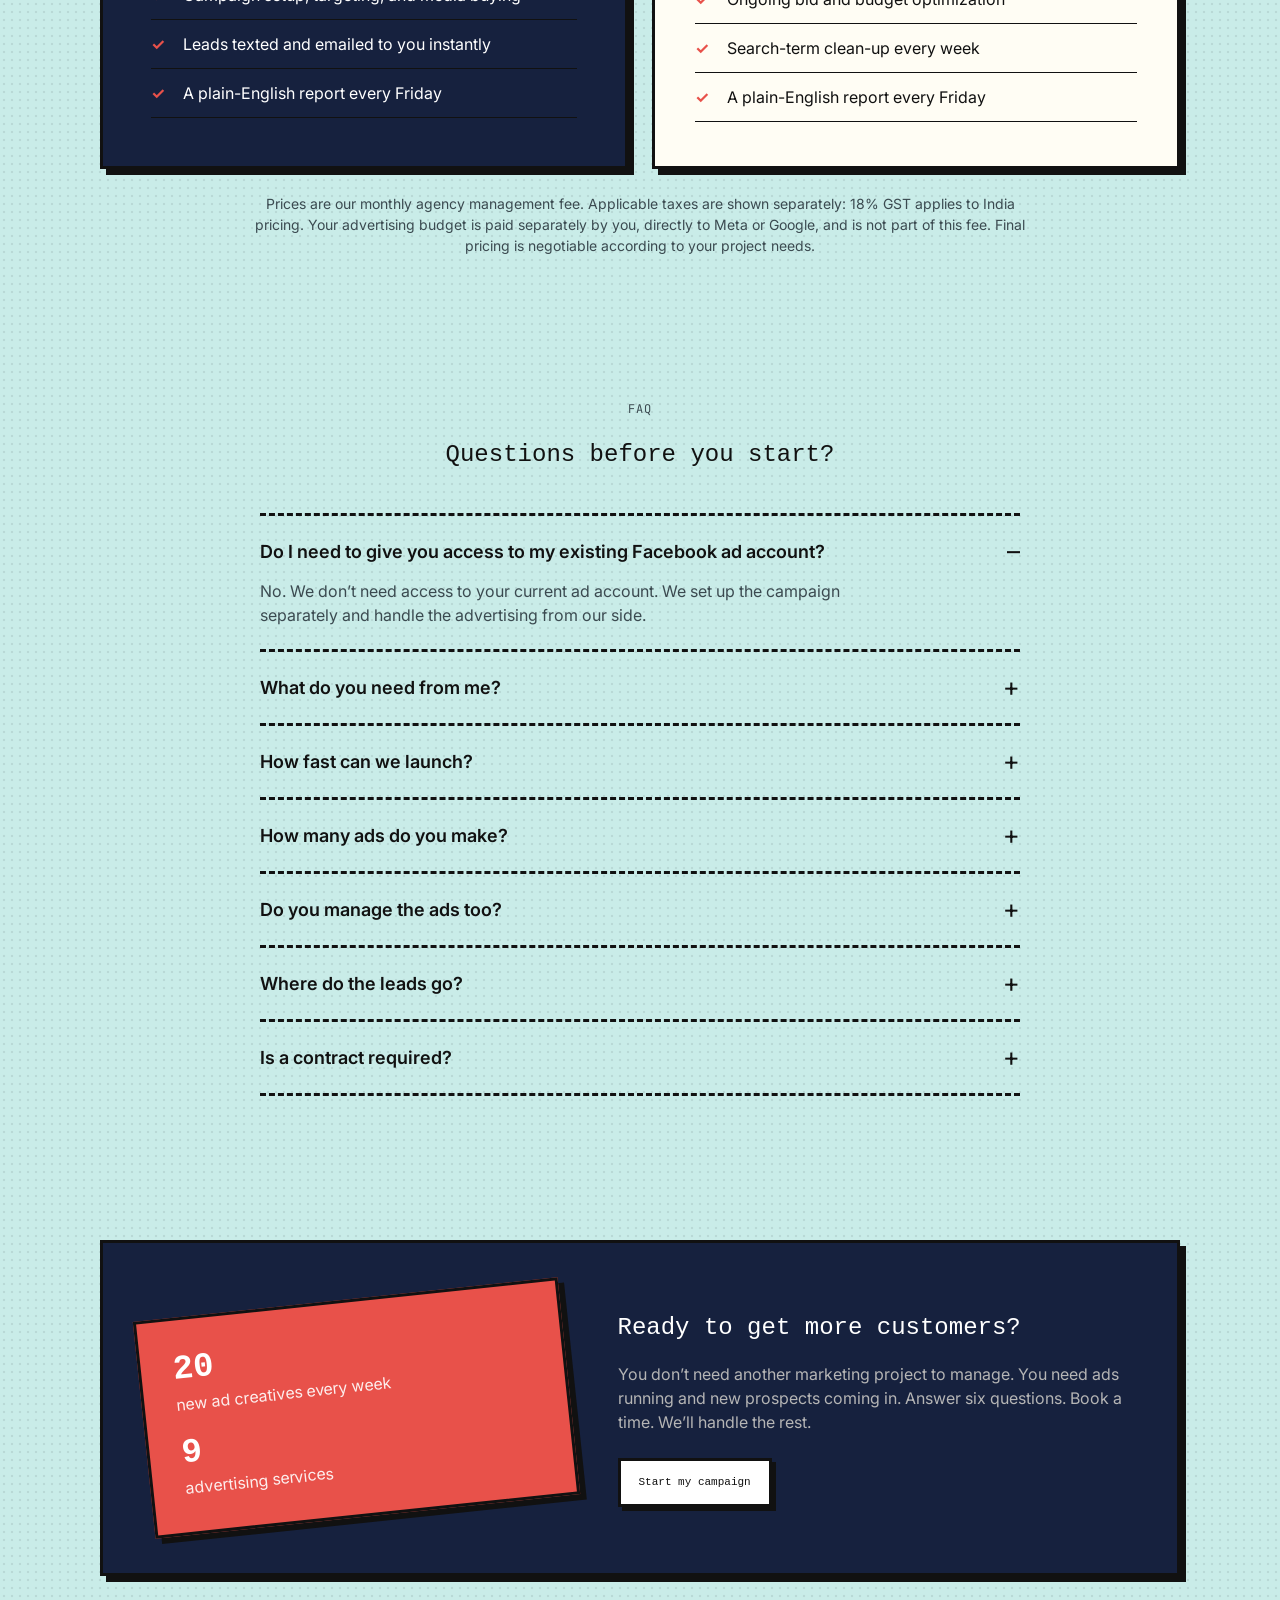
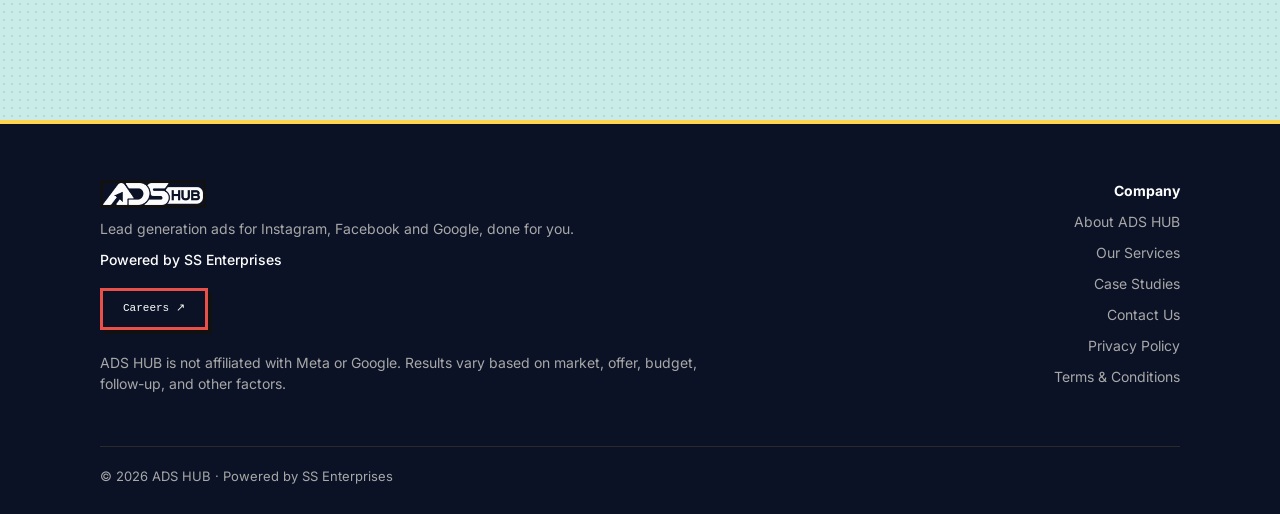
==== commit 6c1adc23: "Add files via upload" ====
--- a/index.html
+++ b/index.html
@@ -11,13 +11,15 @@
 <link rel="apple-touch-icon" href="assets/images/apple-touch-icon.png">
 <link rel="preconnect" href="https://fonts.googleapis.com">
 <link href="https://fonts.googleapis.com/css2?family=Inter:wght@400;500;600;700&family=JetBrains+Mono:wght@400;500&display=swap" rel="stylesheet">
+<link href="https://fonts.googleapis.com/css2?family=Press+Start+2P&family=VT323&display=swap" rel="stylesheet">
 <link rel="stylesheet" href="assets/css/style.css">
 </head>
 <body>
 <nav><div class="pill"><a class="logo" href="index.html"><span class="lg"><img src="assets/images/logo-white.png" alt="ADS HUB logo" width="360" height="79"></span></a><div class="links" id="lk"><a href="index.html">Home</a><a href="index.html#about">About Us</a><a href="index.html#services">Services</a><a href="index.html#how">How It Works</a><a href="index.html#pricing">Pricing</a><a href="case-studies.html">Case Studies</a><a href="contact.html">Contact Us</a><button class="tg" id="tg" aria-label="Toggle dark mode">◐</button><a class="btn dark sm cta" href="index.html#start">Start my campaign</a></div><button class="mn" id="mn" aria-label="Open menu">☰</button></div></nav>
 <main id="top">
-<div class="wrap hero2"><div class="hl"><div class="hb"><span class="ic">✦</span><b>ADS HUB</b></div><p>We create 20 new ad creatives every week, run the campaigns for you, and deliver new leads straight to your team. Every ad is shared for your approval before it goes live.</p><a class="btn dark cta" href="index.html#start">Start my campaign</a><small class="note">No access to your existing ad account required.</small></div><h1>Ads that help your business win <span class="bub">•••</span> more clients.</h1></div>
-<div class="wrap hrow"><div class="hcard dk"><a class="ar" href="case-studies.html" aria-label="Read the case studies">↗</a><p>Explore our real campaign case studies, with results reported by Meta Ads Manager and Google Ads.</p></div><div class="hcard pc"><a class="play" href="index.html#how"><span>▶</span>See how it works</a><div class="chips"><span>◎ Meta Ads</span><span>⌕ Google Ads</span><span>✉ Lead Generation</span></div><img class="hero-me" src="assets/images/hero-founder.webp" alt="Sachin Tiwari, Founder of ADS HUB" width="820" height="767"></div></div>
+<div class="wrap"><div class="pg"><div class="mono">ADS HUB · Performance marketing agency</div><h1 style="margin-top:14px">Ads that help your business win more clients.</h1><p>We create 20 new ad creatives every week, run the campaigns for you, and deliver new leads straight to your team. Every ad is shared for your approval before it goes live. Click the glowing objects to look around.</p><div class="row" style="margin-top:20px"><a class="btn blue cta" href="index.html#start">Start my campaign</a></div><small class="note">No access to your existing ad account required.</small></div>
+<div class="stage"><aside class="side" aria-hidden="true"><div class="bn">20 NEW CREATIVES<br>EVERY WEEK</div><div class="bn c">LEADS TO YOUR<br>PHONE</div><div class="bn r">REPORT EVERY<br>FRIDAY</div></aside><div class="scene" id="scene"><canvas id="cv" width="320" height="180" role="img" aria-label="Pixel-art illustration of the ADS HUB office"></canvas><div class="led" aria-hidden="true"><span>★ WELCOME TO THE ADS HUB OFFICE ★ CLICK THE GLOWING THINGS ★ META + GOOGLE ADS ★ 20 NEW CREATIVES EVERY WEEK ★ LEADS TO YOUR PHONE ★ WEEKLY REPORT EVERY FRIDAY ★</span></div><img id="me" class="me" alt="" width="14" height="30"></div><aside class="side" aria-hidden="true"><div class="bn g">META +<br>GOOGLE ADS</div><div class="bn">NO ACCOUNT<br>ACCESS NEEDED</div><div class="bn c">CANCEL<br>ANYTIME</div></aside></div>
+<div class="leg" id="leg" role="group" aria-label="Places to visit"></div></div>
 
 <div class="marq" aria-hidden="true"><div class="track" id="trk"></div></div>
 
@@ -133,10 +135,13 @@
 
 <section><div class="wrap"><div class="fold dk cta2"><div class="rot"><b>20</b><span>new ad creatives every week</span><b>9</b><span>advertising services</span></div><div><h2>Ready to get more customers?</h2><p>You don’t need another marketing project to manage. You need ads running and new prospects coming in. Answer six questions. Book a time. We’ll handle the rest.</p><a class="btn w cta" href="index.html#start">Start my campaign</a></div></div></div></section>
 </main>
-<footer class="ft"><div class="wrap"><div><a class="logo" href="index.html"><span class="lg"><img src="assets/images/logo-white.png" alt="ADS HUB logo" width="360" height="79"></span></a><p>Lead generation ads for Instagram, Facebook and Google, done for you.</p><p class="pw">Powered by SS Enterprises</p><a class="btn sm careers" href="index.html#careers">Careers ↗</a><p class="disc">ADS HUB is not affiliated with Meta or Google. Results vary based on market, offer, budget, follow-up, and other factors.</p></div><div class="fn"><b>Company</b><a href="index.html#about">About ADS HUB</a><a href="index.html#services">Our Services</a><a href="case-studies.html">Case Studies</a><a href="play.html">Explore our office</a><a href="contact.html">Contact Us</a><a href="privacy-policy.html">Privacy Policy</a><a href="terms.html">Terms &amp; Conditions</a></div><div class="cp">© 2026 ADS HUB · Powered by SS Enterprises</div></div></footer>
+<div class="pxw" id="pw" hidden><div class="pwin" role="dialog" aria-modal="true" aria-labelledby="pt"><div class="pbar"><span id="pt"></span><button id="px" aria-label="Close">✕</button></div><div class="pbody" id="pb"></div></div></div>
+
+<footer class="ft"><div class="wrap"><div><a class="logo" href="index.html"><span class="lg"><img src="assets/images/logo-white.png" alt="ADS HUB logo" width="360" height="79"></span></a><p>Lead generation ads for Instagram, Facebook and Google, done for you.</p><p class="pw">Powered by SS Enterprises</p><a class="btn sm careers" href="index.html#careers">Careers ↗</a><p class="disc">ADS HUB is not affiliated with Meta or Google. Results vary based on market, offer, budget, follow-up, and other factors.</p></div><div class="fn"><b>Company</b><a href="index.html#about">About ADS HUB</a><a href="index.html#services">Our Services</a><a href="case-studies.html">Case Studies</a><a href="contact.html">Contact Us</a><a href="privacy-policy.html">Privacy Policy</a><a href="terms.html">Terms &amp; Conditions</a></div><div class="cp">© 2026 ADS HUB · Powered by SS Enterprises</div></div></footer>
 <div class="md" id="md" hidden><div class="mc" role="dialog" aria-modal="true"><button class="x" id="mx" aria-label="Close">×</button><div class="bar"><i id="mp"></i></div><div id="mb"></div></div></div>
 <script src="assets/js/config.js"></script>
 <script src="assets/js/common.js"></script>
 <script src="assets/js/home.js"></script>
+<script src="assets/js/play.js"></script>
 </body>
 </html>
--- a/assets/css/style.css
+++ b/assets/css/style.css
@@ -263,3 +263,65 @@
 .hero-me{position:absolute;right:3%;bottom:0;height:142%;width:auto;max-width:62%;object-fit:contain;object-position:bottom right;pointer-events:none;z-index:0}
 @media(max-width:860px){.hcard.pc{min-height:330px}.hero-me{height:104%;max-width:62%;right:0}}
 .hero-me{right:0;height:136%}@media(max-width:860px){.hero-me{height:104%}}
+
+.pg{padding:20px 0 8px;text-align:center}.pg h1{font-family:"Press Start 2P",monospace;font-size:clamp(16px,3.2vw,30px);line-height:1.4;letter-spacing:0}.pg p{color:var(--mut);max-width:620px;margin:14px auto 0}.pg a{color:var(--ac);text-decoration:underline}
+.stage{display:grid;grid-template-columns:150px minmax(0,1fr) 150px;gap:18px;align-items:start;margin-top:22px}
+.scene{position:relative;border:4px solid #111;border-radius:6px;box-shadow:6px 6px 0 #111;background:#111;overflow:hidden}
+.scene canvas{display:block;width:100%;height:auto;image-rendering:pixelated;image-rendering:crisp-edges}
+.led{position:absolute;left:6.25%;top:2.8%;width:87.5%;height:7.8%;background:#0b0f14;border:2px solid #000;overflow:hidden;color:#ffb347;display:flex;align-items:center;font:400 clamp(6px,1.3vw,12px)/1 "Press Start 2P",monospace}
+.led span{white-space:nowrap;padding-left:100%;animation:mq 30s linear infinite}@keyframes mq{to{transform:translateX(-100%)}}
+.hs{position:absolute;background:transparent;border:0;outline:2px dashed rgba(255,255,255,.55);outline-offset:-2px;cursor:pointer;padding:0;animation:bl 2.4s steps(2) infinite}
+.hs:hover,.hs:focus-visible{outline:3px solid #fff;background:rgba(255,255,255,.18);animation:none}
+.hs i{position:absolute;left:50%;bottom:100%;transform:translate(-50%,-2px);background:#e8514a;color:#fff;font:400 8px/1 "Press Start 2P",monospace;padding:4px 6px;border:2px solid #111;white-space:nowrap;font-style:normal}
+@keyframes bl{50%{outline-color:rgba(255,255,255,.15)}}
+.me{position:absolute;width:4.375%;height:auto;image-rendering:pixelated;transform:translateX(-50%);pointer-events:none;z-index:2;filter:drop-shadow(0 2px 0 rgba(0,0,0,.35))}
+.side{display:flex;flex-direction:column;gap:12px}
+.bn{border:3px solid #ffd34d;background:#1a0f2e;color:#ffd34d;font:400 9px/1.6 "Press Start 2P",monospace;padding:14px 8px;text-align:center;box-shadow:4px 4px 0 #000}
+.bn.c{border-color:#4de3d6;color:#4de3d6;background:#0b1f2a}.bn.r{border-color:#ff7a66;color:#ff7a66;background:#2a0f12}.bn.g{border-color:#7dff8a;color:#7dff8a;background:#0e2412}
+.leg{display:flex;flex-wrap:wrap;gap:10px;justify-content:center;margin:26px 0 8px}
+.pxb{font:400 10px/1.2 "Press Start 2P",monospace;padding:12px 14px;background:#ffd34d;color:#111;border:3px solid #111;box-shadow:3px 3px 0 #111;cursor:pointer;display:inline-block;text-decoration:none}
+.pxb:hover{background:#fff}.pxb:active{transform:translate(2px,2px);box-shadow:1px 1px 0 #111}.pxb.k{background:#e8514a;color:#fff}
+.pxw{position:fixed;inset:0;z-index:60;background:rgba(0,0,0,.62);display:grid;place-items:center;padding:20px}.pxw[hidden]{display:none}
+.pwin{width:100%;max-width:640px;max-height:calc(100dvh - 40px);overflow:auto;background:#f7f1e3;color:#1a1a1a;border:4px solid #111;box-shadow:8px 8px 0 #111;font-family:VT323,monospace}
+.pbar{display:flex;justify-content:space-between;align-items:center;background:#e8514a;color:#fff;padding:10px 12px;font:400 10px/1.4 "Press Start 2P",monospace;position:sticky;top:0}
+.pbar button{background:#fff;border:2px solid #111;font:inherit;color:#111;cursor:pointer;width:28px;height:28px}
+.pbody{padding:20px;font-size:22px;line-height:1.25}.pbody p{margin:0 0 12px;color:#333}.pbody .pxb{margin:6px 8px 0 0}
+.chs2{display:flex;flex-wrap:wrap;gap:8px;margin:10px 0 14px}.chs2 span{background:#fff;border:2px solid #111;padding:2px 10px;font-size:20px}
+.g2{display:grid;grid-template-columns:1fr 1fr;gap:10px;margin:10px 0 14px}.g2>div{background:#fff;border:3px solid #111;padding:10px;text-align:center}.g2 b{display:block;font:400 18px/1.2 "Press Start 2P",monospace;color:#e8514a;margin-bottom:6px}
+.cur2{display:flex;gap:8px;margin-bottom:12px;flex-wrap:wrap}.cur2 button.on{background:#e8514a;color:#fff}
+.lead2{background:#fff;border:3px solid #111;padding:8px 12px;margin:8px 0;animation:pop .25s}@keyframes pop{from{transform:scale(.92);opacity:0}}
+.demo{display:inline-block;background:#111;color:#ffd34d;font:400 8px/1 "Press Start 2P",monospace;padding:4px 6px;margin-bottom:8px}
+.pbody img.pf{width:96px;height:96px;object-fit:cover;border:3px solid #111;float:left;margin:0 14px 8px 0}
+@media(max-width:1000px){.stage{grid-template-columns:1fr}.side{display:none}}
+@media(max-width:700px){.hs i{display:none}.g2{grid-template-columns:1fr 1fr}.pbody{font-size:20px}}
+@media(prefers-reduced-motion:reduce){.led span,.hs{animation:none}}
+
+/* ===== Pixel / retro-game layer ===== */
+:root{--bg:#c9ece8;--card:#fffdf4;--fg:#111;--mut:#3b4a50;--line:#111;--soft:#e6f6f3;--ac:#e8514a;--blue:#e8514a;--acs:#ffe3a3;--dark:#111;--ondark:#fff;--dk:#16213e;--bd:#111;--sh:#111;--b2:#2f6bff}
+@media(prefers-color-scheme:dark){:root:not([data-theme="light"]){--bg:#0d1630;--card:#18254a;--fg:#f6f1e0;--mut:#a9b6d6;--line:#f6f1e0;--soft:#1f2d57;--acs:#3b2f12;--dark:#ffd34d;--ondark:#111;--dk:#0a1022;--bd:#f6f1e0;--sh:#000}}
+:root[data-theme="dark"]{--bg:#0d1630;--card:#18254a;--fg:#f6f1e0;--mut:#a9b6d6;--line:#f6f1e0;--soft:#1f2d57;--acs:#3b2f12;--dark:#ffd34d;--ondark:#111;--dk:#0a1022;--bd:#f6f1e0;--sh:#000}
+body{background-color:var(--bg);background-image:radial-gradient(rgba(0,0,0,.08) 1px,transparent 1.6px);background-size:8px 8px}body::before{background:var(--bg)}
+h1,h2,h3{font-family:"Press Start 2P",VT323,monospace;letter-spacing:0;line-height:1.55;font-weight:400}
+main h1{font-size:clamp(18px,3.2vw,32px)!important}h2{font-size:clamp(15px,2.3vw,24px)}.b{color:var(--b2)}
+.svc-card h3,.f3 h3,.st h3,.fcard h3{font-size:12px;line-height:1.6}.fcard h3{font-size:15px}.ads h3{font-size:clamp(13px,1.8vw,18px)}.cs h2{font-size:clamp(13px,2vw,19px)}.cta2 h2,.csend h2{font-size:clamp(15px,2.4vw,24px)}
+.doc h1{font-size:clamp(18px,3vw,28px)!important}.doc h2{font-size:13px;line-height:1.7}
+.amt,.stat b,.rot b{font-family:"Press Start 2P",monospace;letter-spacing:0}.amt{font-size:clamp(20px,3.4vw,34px)}.stat b{font-size:clamp(14px,2.2vw,22px);line-height:1.4}.rot b{font-size:34px}
+.svc-card,.cs,.fcard,.stat,.rep,.ct form,.ci,.fold,.mc,.price,.take,.res{border:3px solid var(--bd);border-radius:0;box-shadow:6px 6px 0 var(--sh)}
+.take,.res{box-shadow:none}.fold{margin-top:0;border-radius:0}.fold::before{display:none}.fold.lt{filter:none;background:var(--card);color:var(--fg)}.plans{margin-top:32px}.plans .price{border-radius:0}
+.btn{border:3px solid var(--bd);border-radius:0;box-shadow:4px 4px 0 var(--sh);font:400 11px/1.4 "Press Start 2P",monospace;padding:14px 18px}.btn:hover{transform:translate(-1px,-1px)}.btn:active{transform:translate(3px,3px);box-shadow:1px 1px 0 var(--sh)}
+.btn.blue{background:var(--ac);color:#fff;border-color:var(--bd)}.btn.dark{border-color:var(--bd)}.btn.w{border-color:#111}
+nav{background:var(--bg);border-bottom:3px solid var(--bd);backdrop-filter:none}.links{gap:6px}.links a:not(.btn){font:400 22px/1 VT323,monospace;color:var(--fg);padding:4px 8px}.links a:not(.btn):hover{background:#ffd34d;color:#111}
+.tg{border:3px solid var(--bd);border-radius:0;box-shadow:3px 3px 0 var(--sh);width:38px;height:38px}.logo .lg{border-radius:0;border:3px solid var(--bd);padding:6px 10px}
+.chip,.tag,.tags span,.chs2 span{border:2px solid var(--bd);border-radius:0;background:var(--card);color:var(--fg)}.chip{background:#ffd34d;color:#111}
+.track span{border:2px solid var(--bd);border-radius:0;background:var(--card);font:400 20px/1 VT323,monospace;padding:6px 16px;color:var(--fg)}
+.tabs,.tabs button,.cur,.cur button{border-radius:0}.tabs{border:2px solid var(--bd);background:var(--card)}.tabs button.on,.cur button.on{background:#ffd34d;color:#111;box-shadow:none}
+.tl,.ch,.dy,.ip,#mb input,#mb textarea,#mb select,.fg input,.fg select,.fg textarea,.sc,.av2,img.av2,.st::before,.hs{border-radius:0}
+.tl,.ch,.dy,.ip,#mb input,#mb textarea,#mb select,.fg input,.fg select,.fg textarea{border:2px solid var(--bd)}.tl.on,.ch.on{box-shadow:3px 3px 0 var(--sh)}.ch.on,.dy.on{background:var(--ac);color:#fff}
+.mc{box-shadow:8px 8px 0 var(--sh)}.sc{border:2px solid var(--bd)}.sl{height:3px}
+details{border-top:3px dashed var(--bd)}details:last-child{border-bottom:3px dashed var(--bd)}
+.stat{background:var(--dk);color:#fff}.rot{border:3px solid var(--bd);border-radius:0;box-shadow:6px 6px 0 var(--sh)}
+.price li,.list div,.csend{border-color:var(--bd)}.list{border-top-color:var(--bd)}
+footer.ft{background:#0b1226;border-radius:0;border-top:4px solid #ffd34d}.pg p{max-width:680px}.pg .row{display:flex;justify-content:center}.pg .note{display:block;margin-top:14px;color:var(--mut)}
+.pxw{z-index:70}.stage{margin-top:26px}
+.links a:not(.btn){font-size:20px;white-space:nowrap;padding:4px 6px}.links{gap:4px}.links .btn{font-size:9px;padding:11px 13px;white-space:nowrap}
+@media(max-width:1100px){.mn{display:block;border:3px solid var(--bd);border-radius:0;box-shadow:3px 3px 0 var(--sh)}.links{display:none;position:absolute;top:calc(100% + 8px);left:12px;right:12px;flex-direction:column;align-items:stretch;background:var(--bg);border:3px solid var(--bd);box-shadow:6px 6px 0 var(--sh);padding:16px;gap:10px}.links.open{display:flex}.links a:not(.btn){font-size:24px}.links .tg{align-self:flex-start}.links .btn{text-align:center}}
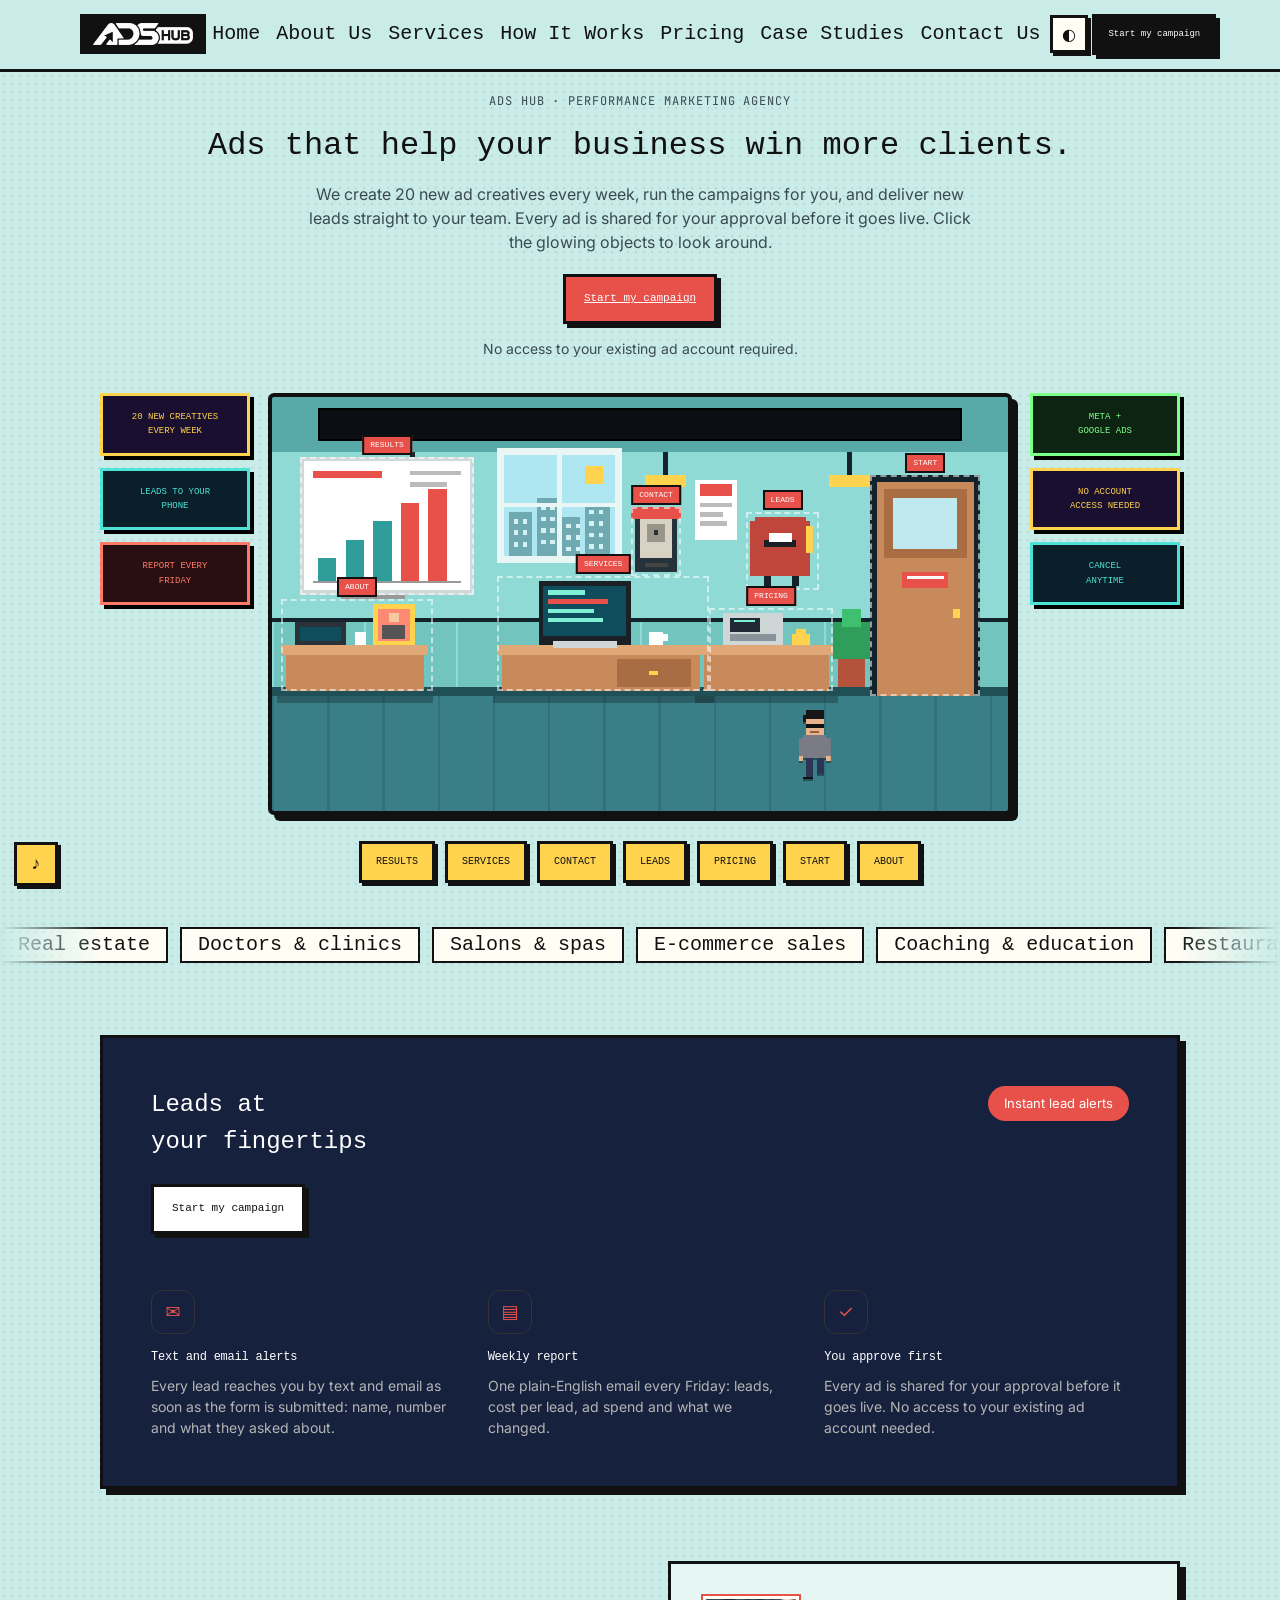
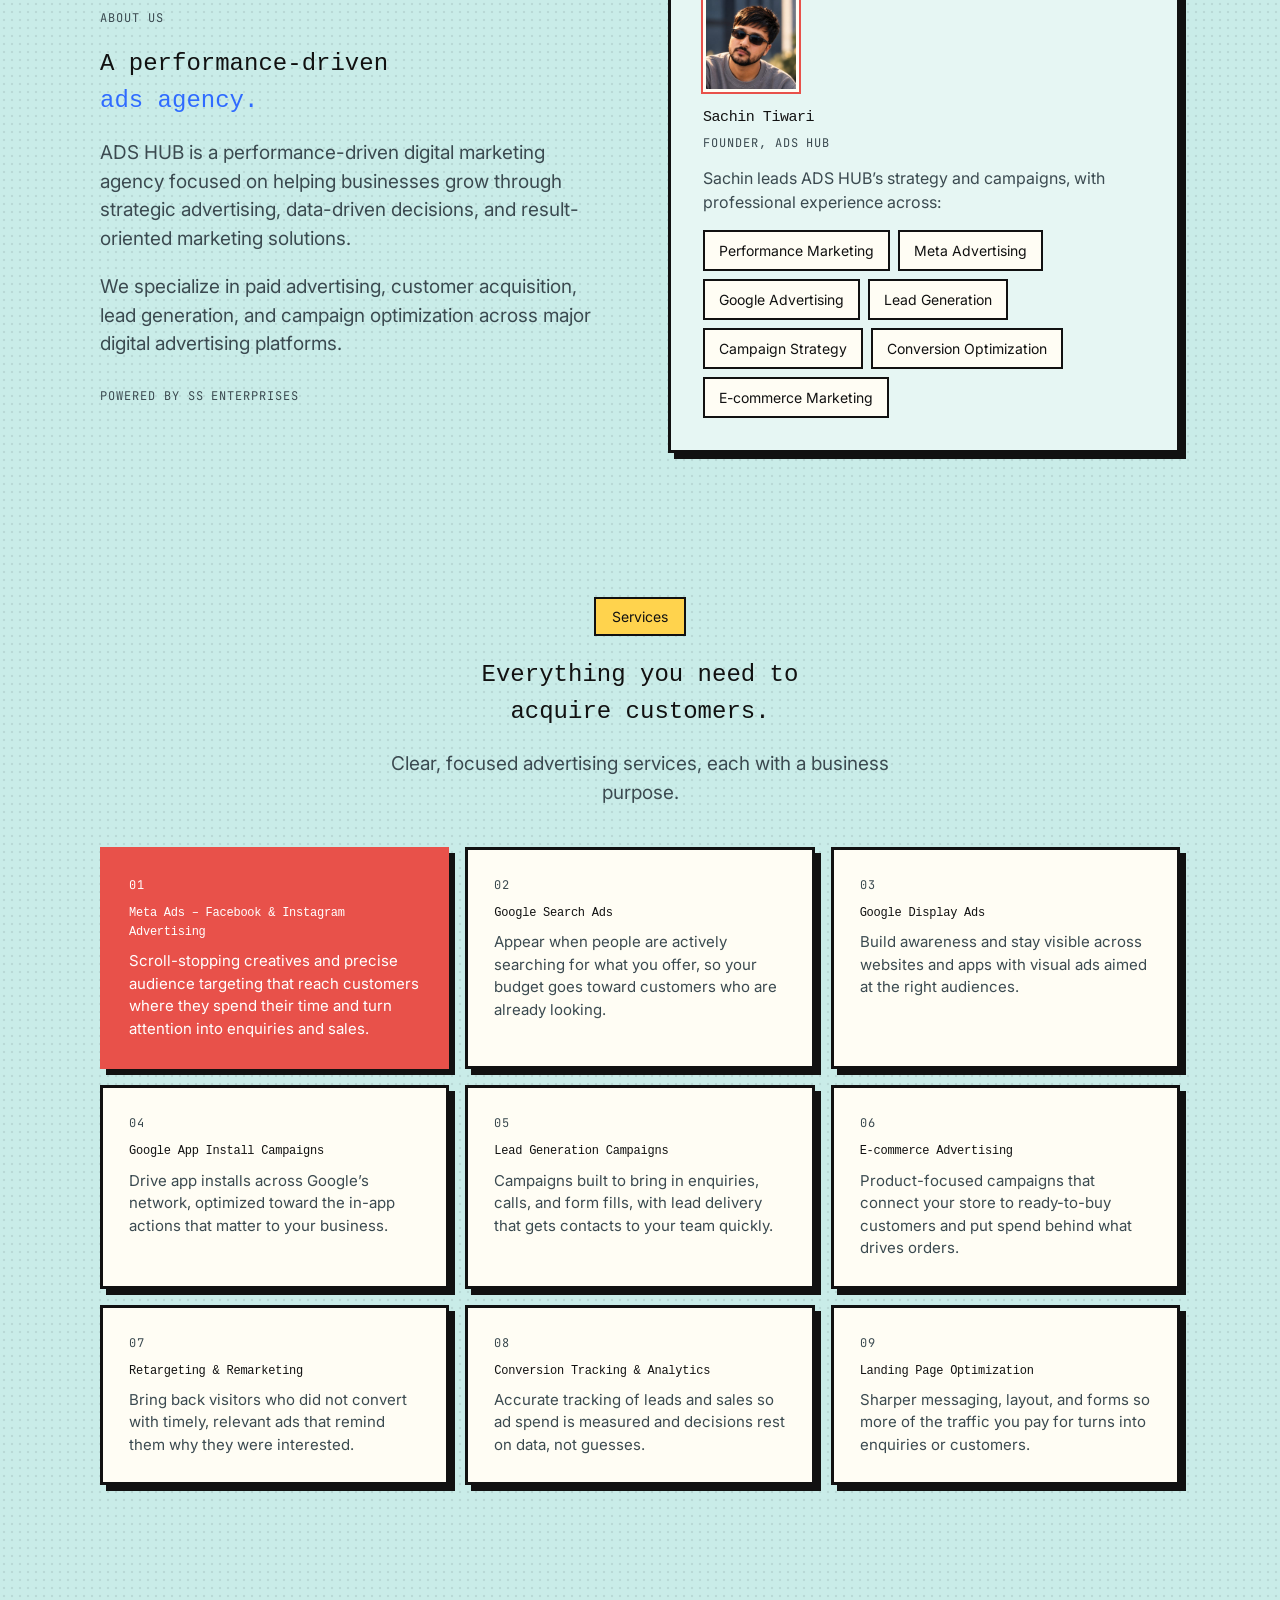
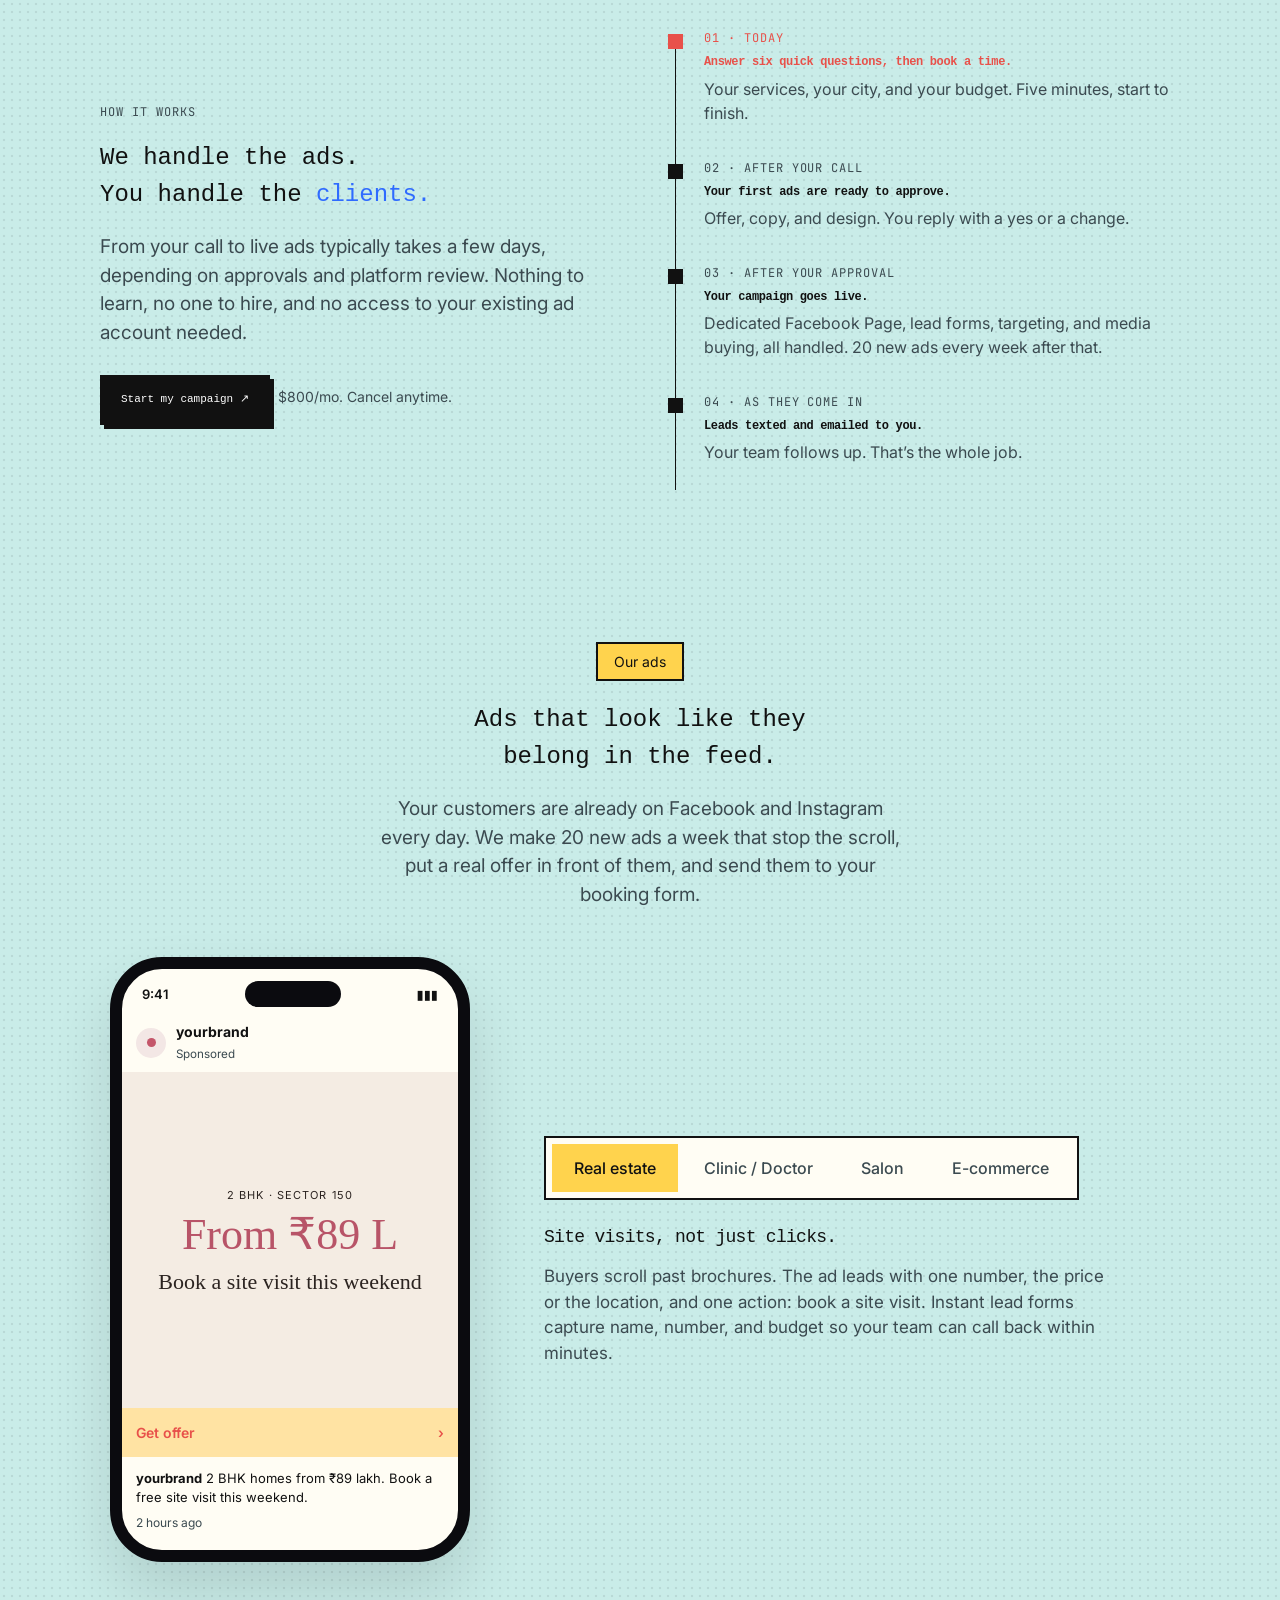
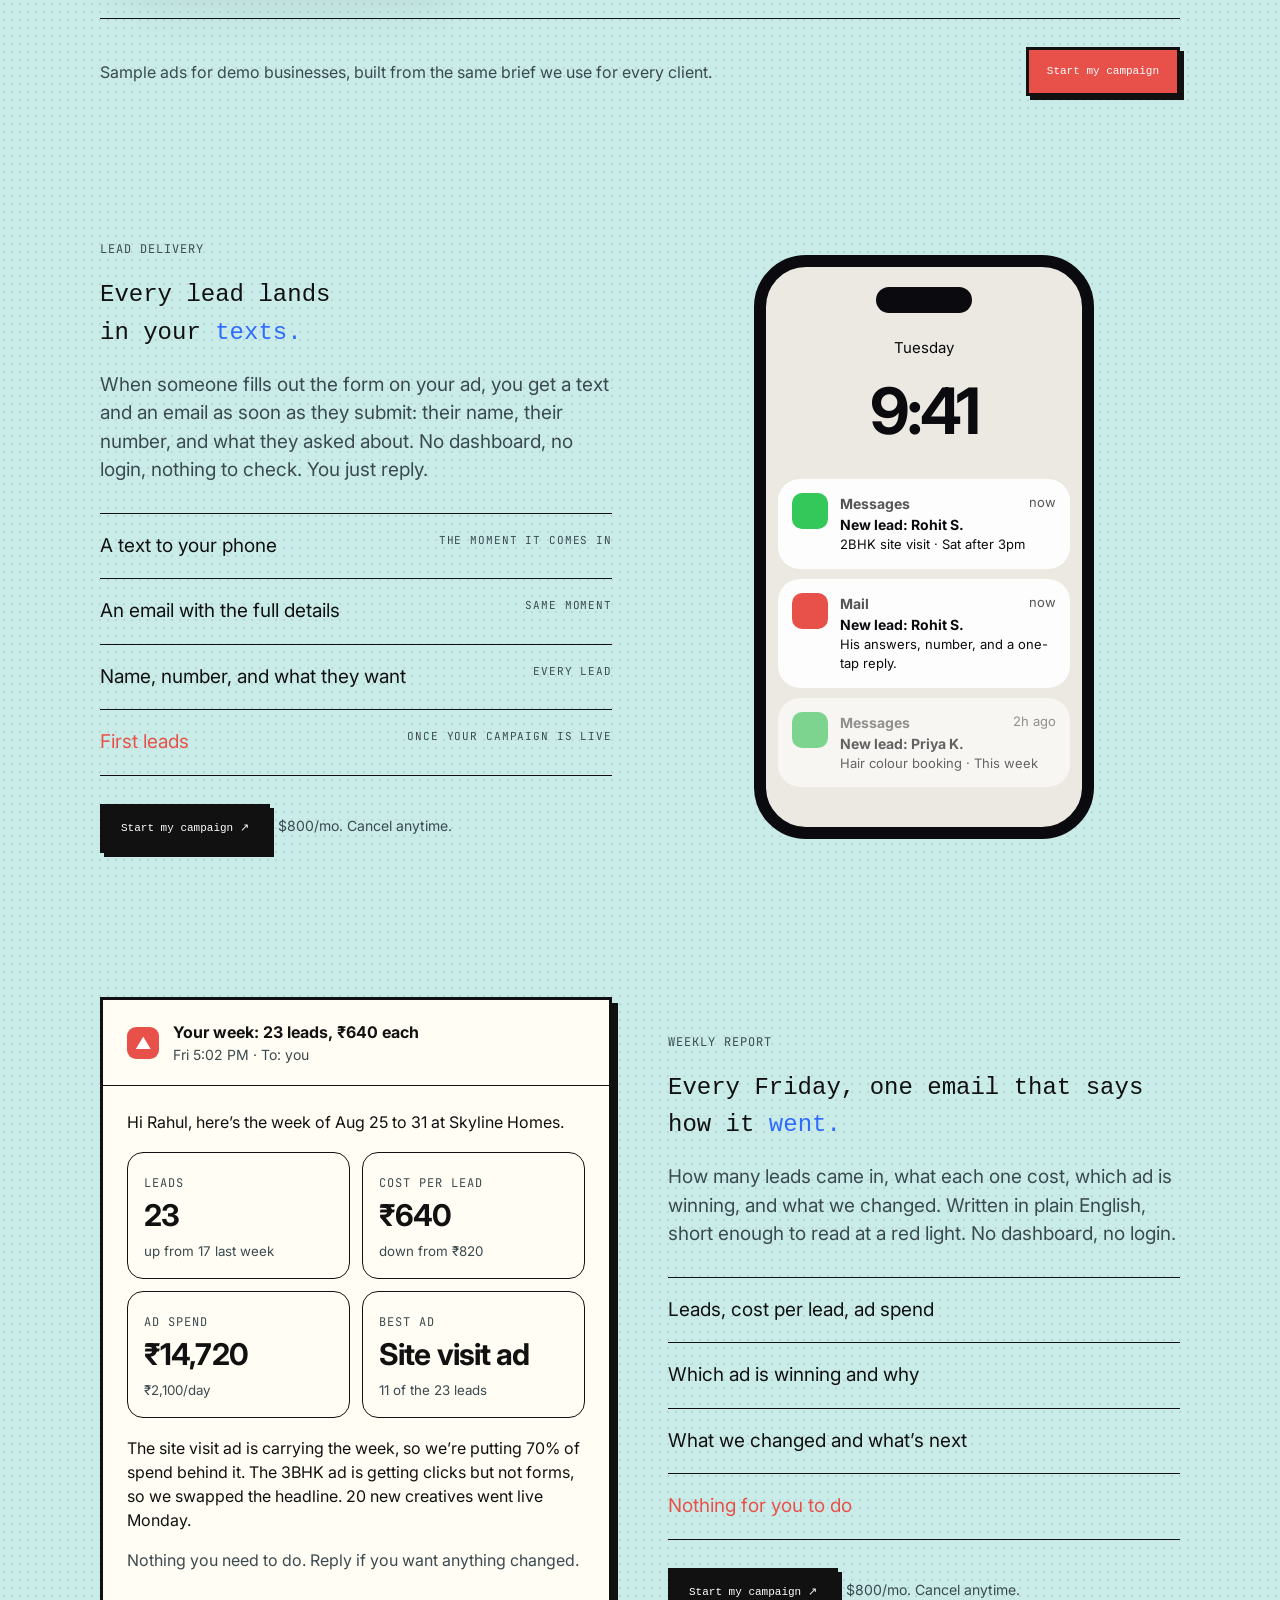
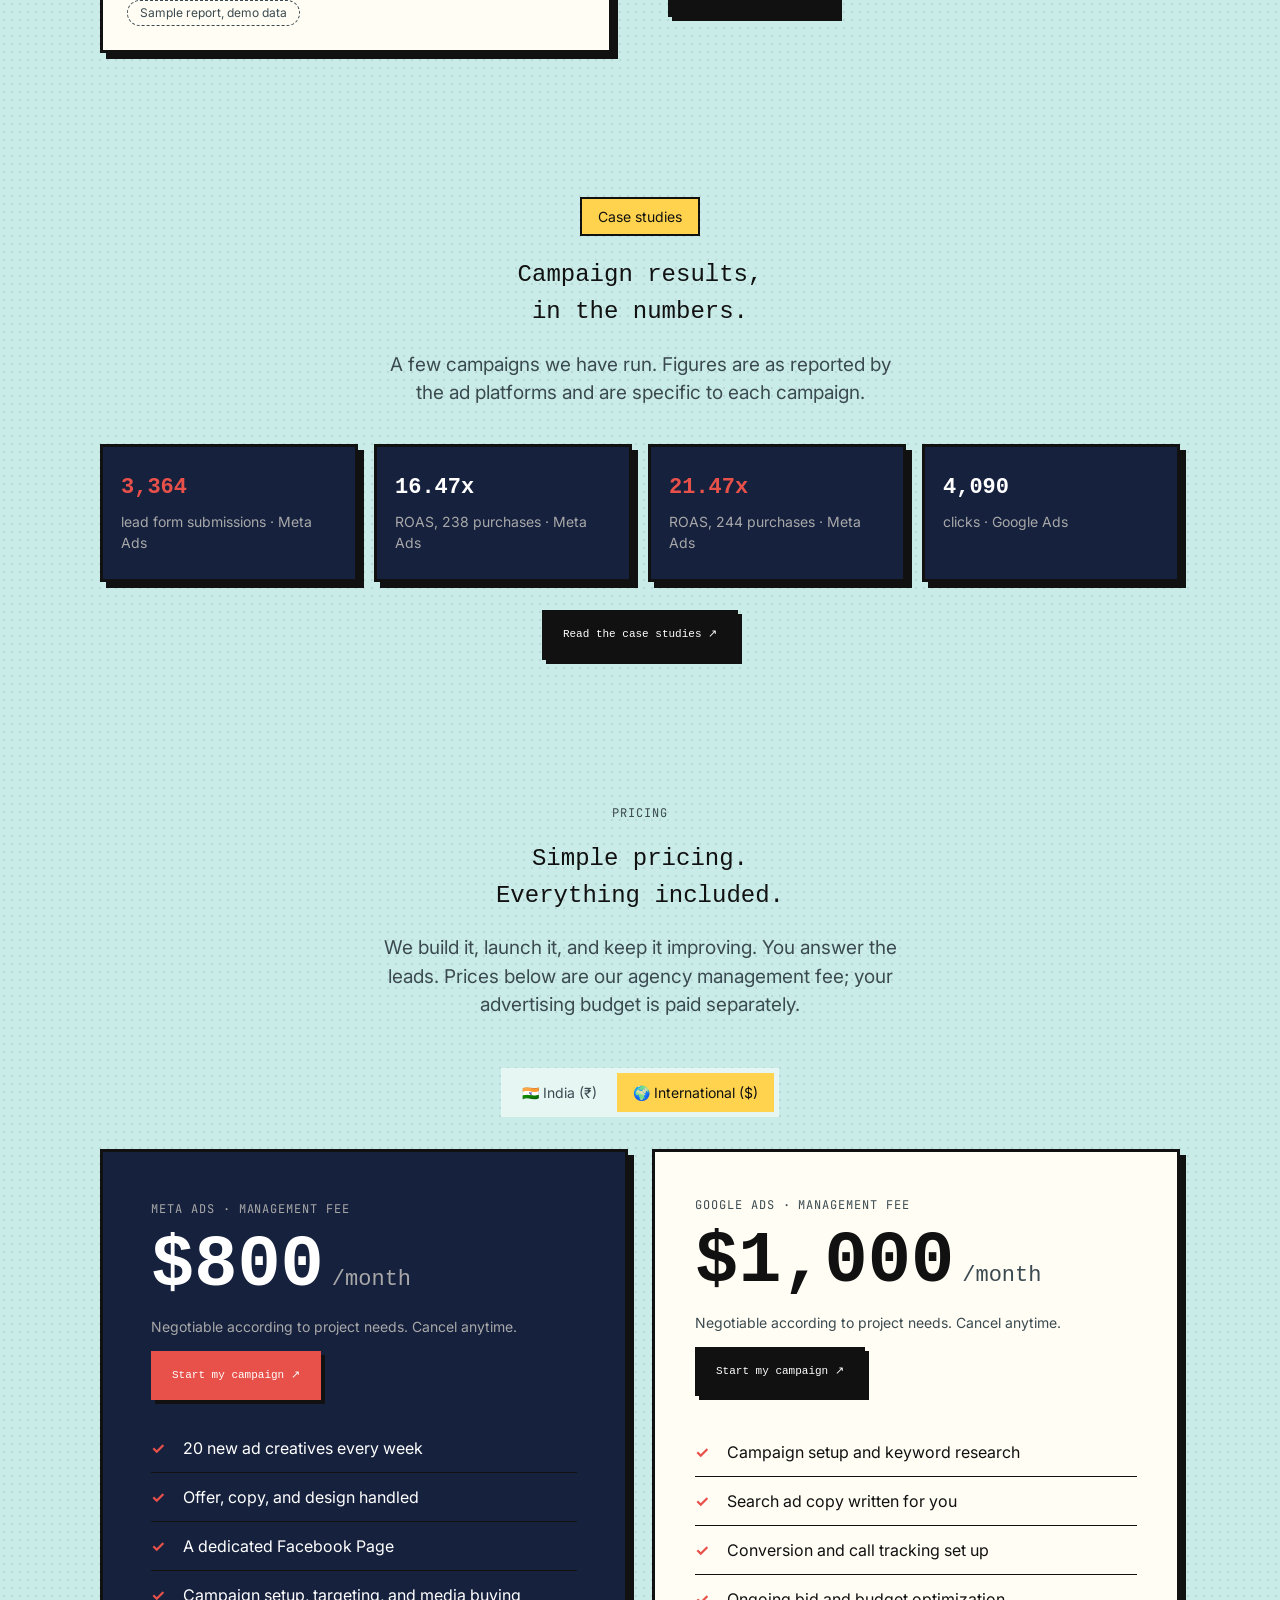
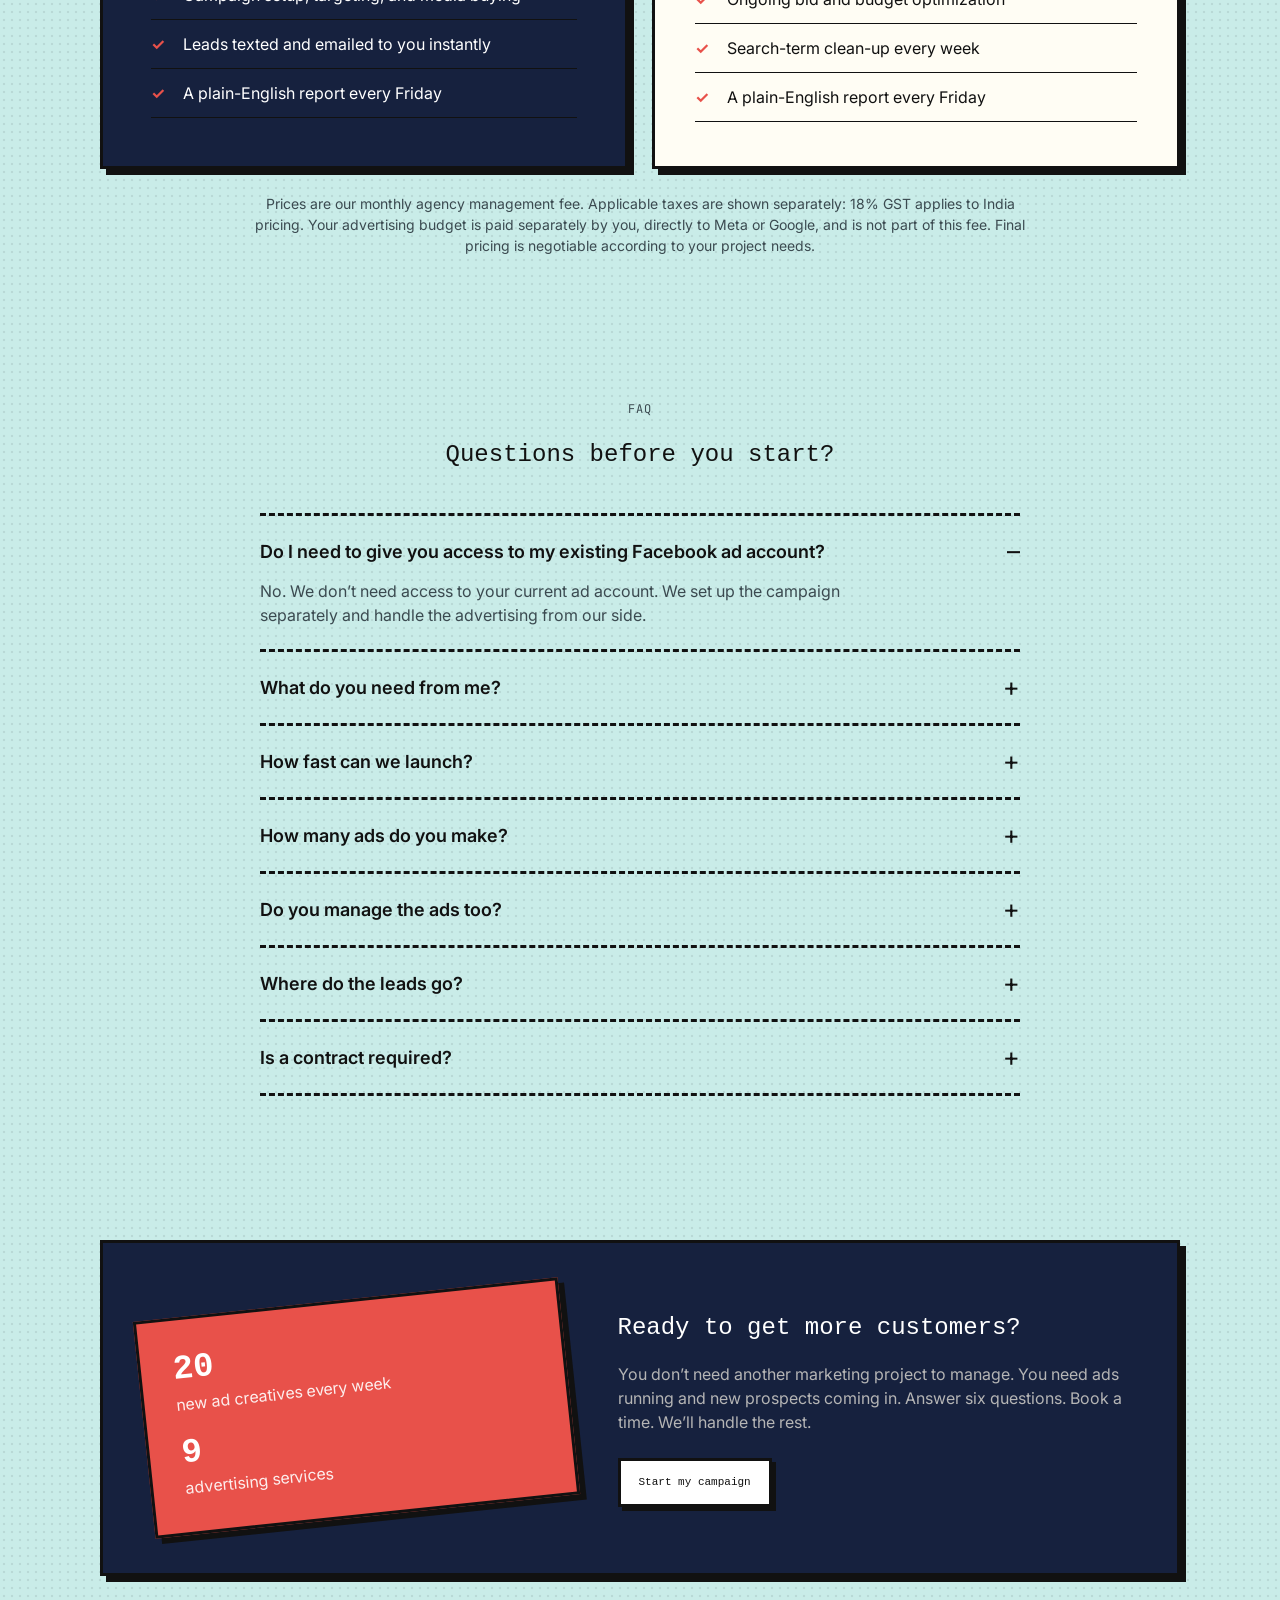
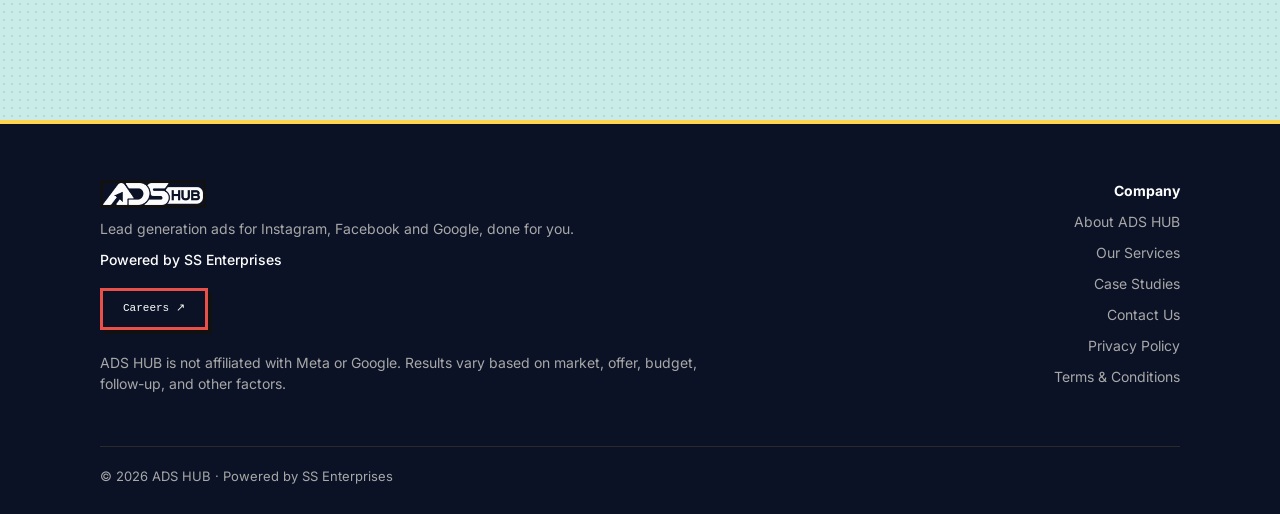
==== commit 4d14464e: "Add files via upload" ====
--- a/index.html
+++ b/index.html
@@ -141,6 +141,7 @@
 <div class="md" id="md" hidden><div class="mc" role="dialog" aria-modal="true"><button class="x" id="mx" aria-label="Close">×</button><div class="bar"><i id="mp"></i></div><div id="mb"></div></div></div>
 <script src="assets/js/config.js"></script>
 <script src="assets/js/common.js"></script>
+<script src="assets/js/sfx.js"></script>
 <script src="assets/js/home.js"></script>
 <script src="assets/js/play.js"></script>
 </body>
--- a/assets/css/style.css
+++ b/assets/css/style.css
@@ -325,3 +325,4 @@
 .pxw{z-index:70}.stage{margin-top:26px}
 .links a:not(.btn){font-size:20px;white-space:nowrap;padding:4px 6px}.links{gap:4px}.links .btn{font-size:9px;padding:11px 13px;white-space:nowrap}
 @media(max-width:1100px){.mn{display:block;border:3px solid var(--bd);border-radius:0;box-shadow:3px 3px 0 var(--sh)}.links{display:none;position:absolute;top:calc(100% + 8px);left:12px;right:12px;flex-direction:column;align-items:stretch;background:var(--bg);border:3px solid var(--bd);box-shadow:6px 6px 0 var(--sh);padding:16px;gap:10px}.links.open{display:flex}.links a:not(.btn){font-size:24px}.links .tg{align-self:flex-start}.links .btn{text-align:center}}
+.sfxb{position:fixed;left:14px;bottom:calc(14px + env(safe-area-inset-bottom,0px));z-index:80;width:44px;height:44px;border:3px solid var(--bd);border-radius:0;background:#ffd34d;color:#111;font:400 18px/1 "Press Start 2P",monospace;cursor:pointer;box-shadow:3px 3px 0 var(--sh)}.sfxb:active{transform:translate(2px,2px);box-shadow:1px 1px 0 var(--sh)}
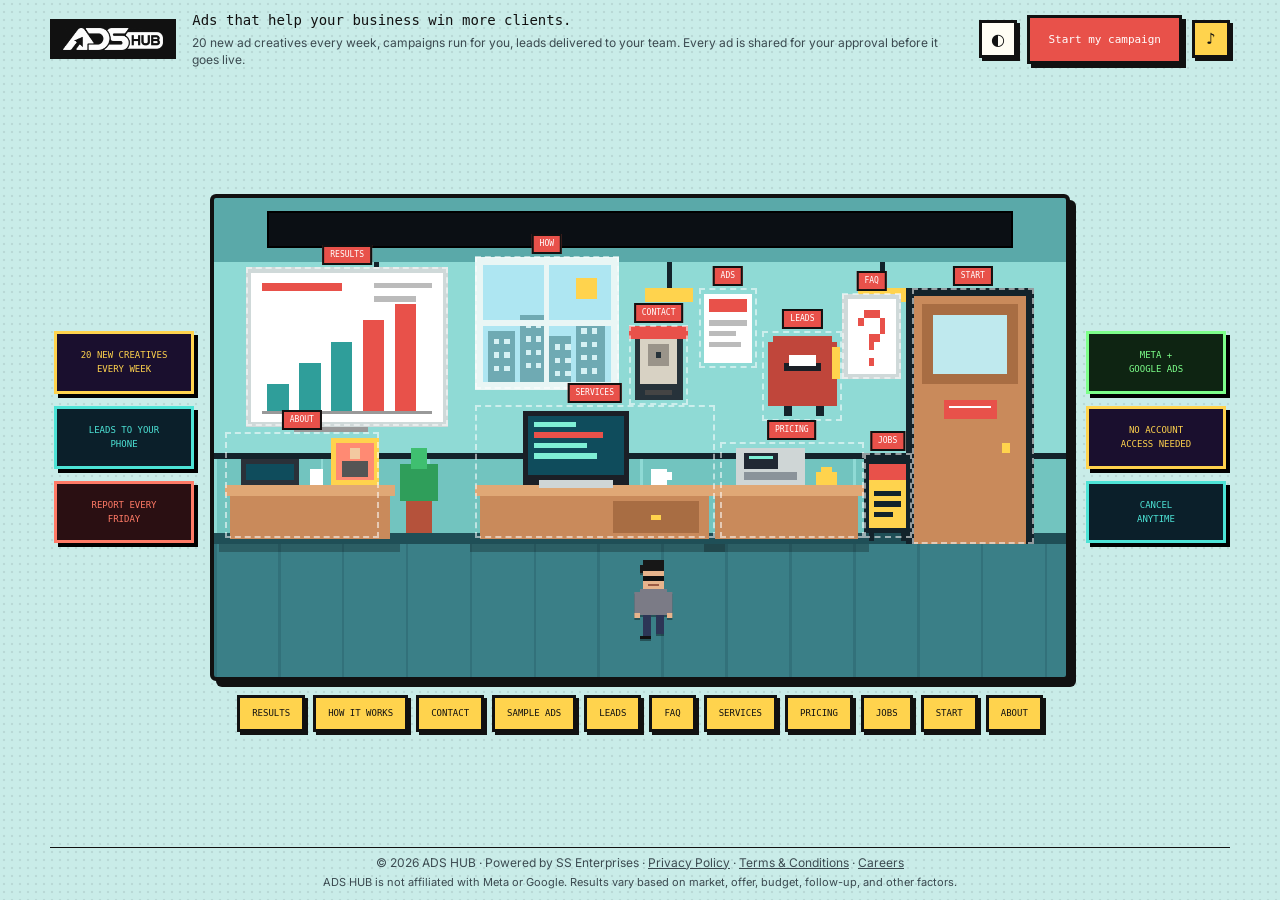
==== commit ddd697ad: "Add files via upload" ====
--- a/index.html
+++ b/index.html
@@ -14,22 +14,18 @@
 <link href="https://fonts.googleapis.com/css2?family=Press+Start+2P&family=VT323&display=swap" rel="stylesheet">
 <link rel="stylesheet" href="assets/css/style.css">
 </head>
-<body>
-<nav><div class="pill"><a class="logo" href="index.html"><span class="lg"><img src="assets/images/logo-white.png" alt="ADS HUB logo" width="360" height="79"></span></a><div class="links" id="lk"><a href="index.html">Home</a><a href="index.html#about">About Us</a><a href="index.html#services">Services</a><a href="index.html#how">How It Works</a><a href="index.html#pricing">Pricing</a><a href="case-studies.html">Case Studies</a><a href="contact.html">Contact Us</a><button class="tg" id="tg" aria-label="Toggle dark mode">◐</button><a class="btn dark sm cta" href="index.html#start">Start my campaign</a></div><button class="mn" id="mn" aria-label="Open menu">☰</button></div></nav>
-<main id="top">
-<div class="wrap"><div class="pg"><div class="mono">ADS HUB · Performance marketing agency</div><h1 style="margin-top:14px">Ads that help your business win more clients.</h1><p>We create 20 new ad creatives every week, run the campaigns for you, and deliver new leads straight to your team. Every ad is shared for your approval before it goes live. Click the glowing objects to look around.</p><div class="row" style="margin-top:20px"><a class="btn blue cta" href="index.html#start">Start my campaign</a></div><small class="note">No access to your existing ad account required.</small></div>
-<div class="stage"><aside class="side" aria-hidden="true"><div class="bn">20 NEW CREATIVES<br>EVERY WEEK</div><div class="bn c">LEADS TO YOUR<br>PHONE</div><div class="bn r">REPORT EVERY<br>FRIDAY</div></aside><div class="scene" id="scene"><canvas id="cv" width="320" height="180" role="img" aria-label="Pixel-art illustration of the ADS HUB office"></canvas><div class="led" aria-hidden="true"><span>★ WELCOME TO THE ADS HUB OFFICE ★ CLICK THE GLOWING THINGS ★ META + GOOGLE ADS ★ 20 NEW CREATIVES EVERY WEEK ★ LEADS TO YOUR PHONE ★ WEEKLY REPORT EVERY FRIDAY ★</span></div><img id="me" class="me" alt="" width="14" height="30"></div><aside class="side" aria-hidden="true"><div class="bn g">META +<br>GOOGLE ADS</div><div class="bn">NO ACCOUNT<br>ACCESS NEEDED</div><div class="bn c">CANCEL<br>ANYTIME</div></aside></div>
-<div class="leg" id="leg" role="group" aria-label="Places to visit"></div></div>
-
-<div class="marq" aria-hidden="true"><div class="track" id="trk"></div></div>
-
-<section class="wrap"><div class="fold dk"><div class="fh"><div><h2>Leads at<br>your fingertips</h2><a class="btn w cta" href="index.html#start" style="margin-top:24px">Start my campaign</a></div><span class="pill2">Instant lead alerts</span></div><div class="f3"><div><span class="fi">✉</span><h3>Text and email alerts</h3><p>Every lead reaches you by text and email as soon as the form is submitted: name, number and what they asked about.</p></div><div><span class="fi">▤</span><h3>Weekly report</h3><p>One plain-English email every Friday: leads, cost per lead, ad spend and what we changed.</p></div><div><span class="fi">✓</span><h3>You approve first</h3><p>Every ad is shared for your approval before it goes live. No access to your existing ad account needed.</p></div></div></div></section>
-
-<section id="about"><div class="wrap two"><div><div class="mono">About us</div><h2 style="margin-top:18px">A performance-driven<br><span class="b">ads agency.</span></h2><p class="lead">ADS HUB is a performance-driven digital marketing agency focused on helping businesses grow through strategic advertising, data-driven decisions, and result-oriented marketing solutions.</p><p class="lead" style="margin-top:-8px">We specialize in paid advertising, customer acquisition, lead generation, and campaign optimization across major digital advertising platforms.</p><div class="mono">Powered by SS Enterprises</div></div><div class="fcard"><img class="av2" src="assets/images/founder.jpg" alt="Sachin Tiwari, Founder of ADS HUB" width="96" height="96" loading="lazy"><h3>Sachin Tiwari</h3><div class="mono">Founder, ADS HUB</div><p class="note" style="font-size:16px">Sachin leads ADS HUB’s strategy and campaigns, with professional experience across:</p><div class="tags"><span>Performance Marketing</span><span>Meta Advertising</span><span>Google Advertising</span><span>Lead Generation</span><span>Campaign Strategy</span><span>Conversion Optimization</span><span>E-commerce Marketing</span></div></div></div></section>
-
-<section id="services"><div class="wrap center"><span class="chip">Services</span><h2>Everything you need to<br>acquire customers.</h2><p class="lead">Clear, focused advertising services, each with a business purpose.</p><div class="sv"><div class="svc-card"><div class="mono">01</div><h3>Meta Ads – Facebook & Instagram Advertising</h3><p>Scroll-stopping creatives and precise audience targeting that reach customers where they spend their time and turn attention into enquiries and sales.</p></div><div class="svc-card"><div class="mono">02</div><h3>Google Search Ads</h3><p>Appear when people are actively searching for what you offer, so your budget goes toward customers who are already looking.</p></div><div class="svc-card"><div class="mono">03</div><h3>Google Display Ads</h3><p>Build awareness and stay visible across websites and apps with visual ads aimed at the right audiences.</p></div><div class="svc-card"><div class="mono">04</div><h3>Google App Install Campaigns</h3><p>Drive app installs across Google’s network, optimized toward the in-app actions that matter to your business.</p></div><div class="svc-card"><div class="mono">05</div><h3>Lead Generation Campaigns</h3><p>Campaigns built to bring in enquiries, calls, and form fills, with lead delivery that gets contacts to your team quickly.</p></div><div class="svc-card"><div class="mono">06</div><h3>E-commerce Advertising</h3><p>Product-focused campaigns that connect your store to ready-to-buy customers and put spend behind what drives orders.</p></div><div class="svc-card"><div class="mono">07</div><h3>Retargeting & Remarketing</h3><p>Bring back visitors who did not convert with timely, relevant ads that remind them why they were interested.</p></div><div class="svc-card"><div class="mono">08</div><h3>Conversion Tracking & Analytics</h3><p>Accurate tracking of leads and sales so ad spend is measured and decisions rest on data, not guesses.</p></div><div class="svc-card"><div class="mono">09</div><h3>Landing Page Optimization</h3><p>Sharper messaging, layout, and forms so more of the traffic you pay for turns into enquiries or customers.</p></div></div></div></section>
-
-<section id="how"><div class="wrap two">
+<body class="game">
+<div class="app">
+<header class="gh"><a class="logo" href="index.html"><span class="lg"><img src="assets/images/logo-white.png" alt="ADS HUB logo" width="360" height="79"></span></a><div class="gt"><h1>Ads that help your business win more clients.</h1><p>20 new ad creatives every week, campaigns run for you, leads delivered to your team. Every ad is shared for your approval before it goes live.</p></div><div class="gtools"><button class="tg" id="tg" aria-label="Toggle dark mode">◐</button><a class="btn blue cta" href="index.html#start">Start my campaign</a></div></header>
+<main class="gm" id="top"><div class="stage"><aside class="side" aria-hidden="true"><div class="bn">20 NEW CREATIVES<br>EVERY WEEK</div><div class="bn c">LEADS TO YOUR<br>PHONE</div><div class="bn r">REPORT EVERY<br>FRIDAY</div></aside><div class="scene" id="scene"><canvas id="cv" width="320" height="180" role="img" aria-label="Pixel-art illustration of the ADS HUB office. Click an object or use the buttons below to explore."></canvas><div class="led" aria-hidden="true"><span>★ WELCOME TO THE ADS HUB OFFICE ★ CLICK THE GLOWING THINGS ★ META + GOOGLE ADS ★ 20 NEW CREATIVES EVERY WEEK ★ LEADS TO YOUR PHONE ★ WEEKLY REPORT EVERY FRIDAY ★</span></div><img id="me" class="me" alt="" width="14" height="30"></div><aside class="side" aria-hidden="true"><div class="bn g">META +<br>GOOGLE ADS</div><div class="bn">NO ACCOUNT<br>ACCESS NEEDED</div><div class="bn c">CANCEL<br>ANYTIME</div></aside></div>
+<div class="leg" id="leg" role="group" aria-label="Explore ADS HUB"></div>
+<noscript><p class="note">This page works best with JavaScript. You can also visit our <a href="contact.html">Contact</a>, <a href="case-studies.html">Case Studies</a>, <a href="privacy-policy.html">Privacy Policy</a> and <a href="terms.html">Terms</a> pages.</p></noscript></main>
+<footer class="gf"><div>© 2026 ADS HUB · Powered by SS Enterprises · <a href="privacy-policy.html">Privacy Policy</a> · <a href="terms.html">Terms &amp; Conditions</a> · <a href="index.html#jobs">Careers</a></div><div class="gd">ADS HUB is not affiliated with Meta or Google. Results vary based on market, offer, budget, follow-up, and other factors.</div></footer>
+</div>
+<div class="pxw" id="pw" hidden><div class="pwin" role="dialog" aria-modal="true" aria-labelledby="pt"><div class="pbar"><span id="pt"></span><button id="px" aria-label="Close">✕</button></div><div class="pbody" id="pb">
+<article class="pane" id="p-about" hidden><div class="two"><div><div class="mono">About us</div><h2 style="margin-top:18px">A performance-driven<br><span class="b">ads agency.</span></h2><p class="lead">ADS HUB is a performance-driven digital marketing agency focused on helping businesses grow through strategic advertising, data-driven decisions, and result-oriented marketing solutions.</p><p class="lead" style="margin-top:-8px">We specialize in paid advertising, customer acquisition, lead generation, and campaign optimization across major digital advertising platforms.</p><div class="mono">Powered by SS Enterprises</div></div><div class="fcard"><img class="av2" src="assets/images/founder.jpg" alt="Sachin Tiwari, Founder of ADS HUB" width="96" height="96" loading="lazy"><h3>Sachin Tiwari</h3><div class="mono">Founder, ADS HUB</div><p class="note" style="font-size:16px">Sachin leads ADS HUB’s strategy and campaigns, with professional experience across:</p><div class="tags"><span>Performance Marketing</span><span>Meta Advertising</span><span>Google Advertising</span><span>Lead Generation</span><span>Campaign Strategy</span><span>Conversion Optimization</span><span>E-commerce Marketing</span></div></div></div></article>
+<article class="pane" id="p-services" hidden><div class="center"><span class="chip">Services</span><h2>Everything you need to<br>acquire customers.</h2><p class="lead">Clear, focused advertising services, each with a business purpose.</p><div class="sv"><div class="svc-card"><div class="mono">01</div><h3>Meta Ads – Facebook & Instagram Advertising</h3><p>Scroll-stopping creatives and precise audience targeting that reach customers where they spend their time and turn attention into enquiries and sales.</p></div><div class="svc-card"><div class="mono">02</div><h3>Google Search Ads</h3><p>Appear when people are actively searching for what you offer, so your budget goes toward customers who are already looking.</p></div><div class="svc-card"><div class="mono">03</div><h3>Google Display Ads</h3><p>Build awareness and stay visible across websites and apps with visual ads aimed at the right audiences.</p></div><div class="svc-card"><div class="mono">04</div><h3>Google App Install Campaigns</h3><p>Drive app installs across Google’s network, optimized toward the in-app actions that matter to your business.</p></div><div class="svc-card"><div class="mono">05</div><h3>Lead Generation Campaigns</h3><p>Campaigns built to bring in enquiries, calls, and form fills, with lead delivery that gets contacts to your team quickly.</p></div><div class="svc-card"><div class="mono">06</div><h3>E-commerce Advertising</h3><p>Product-focused campaigns that connect your store to ready-to-buy customers and put spend behind what drives orders.</p></div><div class="svc-card"><div class="mono">07</div><h3>Retargeting & Remarketing</h3><p>Bring back visitors who did not convert with timely, relevant ads that remind them why they were interested.</p></div><div class="svc-card"><div class="mono">08</div><h3>Conversion Tracking & Analytics</h3><p>Accurate tracking of leads and sales so ad spend is measured and decisions rest on data, not guesses.</p></div><div class="svc-card"><div class="mono">09</div><h3>Landing Page Optimization</h3><p>Sharper messaging, layout, and forms so more of the traffic you pay for turns into enquiries or customers.</p></div></div></div></article>
+<article class="pane" id="p-how" hidden><div class="two">
  <div>
   <div class="mono">How it works</div>
   <h2 style="margin-top:18px">We handle the ads.<br>You handle the <span class="b">clients.</span></h2>
@@ -38,13 +34,12 @@
  </div>
  <div class="steps">
   <div class="st on"><div class="mono">01 · Today</div><h3>Answer six quick questions, then book a time.</h3><p>Your services, your city, and your budget. Five minutes, start to finish.</p></div>
-  <div class="st"><div class="mono">02 · After your call</div><h3>Your first ads are ready to approve.</h3><p>Offer, copy, and design. You reply with a yes or a change.</p></div>
-  <div class="st"><div class="mono">03 · After your approval</div><h3>Your campaign goes live.</h3><p>Dedicated Facebook Page, lead forms, targeting, and media buying, all handled. 20 new ads every week after that.</p></div>
-  <div class="st"><div class="mono">04 · As they come in</div><h3>Leads texted and emailed to you.</h3><p>Your team follows up. That’s the whole job.</p></div>
+  <div class="st on"><div class="mono">02 · After your call</div><h3>Your first ads are ready to approve.</h3><p>Offer, copy, and design. You reply with a yes or a change.</p></div>
+  <div class="st on"><div class="mono">03 · After your approval</div><h3>Your campaign goes live.</h3><p>Dedicated Facebook Page, lead forms, targeting, and media buying, all handled. 20 new ads every week after that.</p></div>
+  <div class="st on"><div class="mono">04 · As they come in</div><h3>Leads texted and emailed to you.</h3><p>Your team follows up. That’s the whole job.</p></div>
  </div>
-</div></section>
-
-<section id="ads"><div class="wrap center">
+</div></article>
+<article class="pane" id="p-ads" hidden><div class="center">
  <span class="chip">Our ads</span>
  <h2>Ads that look like they<br>belong in the feed.</h2>
  <p class="lead">Your customers are already on Facebook and Instagram every day. We make 20 new ads a week that stop the scroll, put a real offer in front of them, and send them to your booking form.</p>
@@ -62,9 +57,31 @@
   </div>
  </div>
  <div class="strip"><span>Sample ads for demo businesses, built from the same brief we use for every client.</span><a class="btn blue cta" href="#">Start my campaign</a></div>
-</div></section>
-
-<section><div class="wrap two">
+</div></article>
+<article class="pane" id="p-pricing" hidden><div>
+ <div class="center"><div class="mono">Pricing</div><h2 style="margin-top:18px">Simple pricing.<br>Everything included.</h2><p class="lead">We build it, launch it, and keep it improving. You answer the leads. Prices below are our agency management fee; your advertising budget is paid separately.</p><div class="cur" id="curb"><button data-c="in">🇮🇳 India (₹)</button><button data-c="intl">🌍 International ($)</button></div></div>
+ <div class="plans"><div class="price fold dk">
+  <div><div class="mono" style="margin-bottom:12px">Meta ads · Management fee</div><div class="amt" data-a="meta"></div><p class="note">Negotiable according to project needs. Cancel anytime.</p><a class="btn dark cta" href="#">Start my campaign ↗</a></div>
+  <ul>
+   <li>20 new ad creatives every week</li><li>Offer, copy, and design handled</li><li>A dedicated Facebook Page</li><li>Campaign setup, targeting, and media buying</li><li>Leads texted and emailed to you instantly</li><li>A plain-English report every Friday</li>
+  </ul>
+ </div>
+ <div class="price fold lt"><div><div class="mono" style="margin-bottom:12px">Google ads · Management fee</div><div class="amt" data-a="google"></div><p class="note">Negotiable according to project needs. Cancel anytime.</p><a class="btn dark cta" href="#" data-svc="google">Start my campaign ↗</a></div><ul><li>Campaign setup and keyword research</li><li>Search ad copy written for you</li><li>Conversion and call tracking set up</li><li>Ongoing bid and budget optimization</li><li>Search-term clean-up every week</li><li>A plain-English report every Friday</li></ul></div></div>
+ <p class="fine">Prices are our monthly agency management fee. Applicable taxes are shown separately: 18% GST applies to India pricing. Your advertising budget is paid separately by you, directly to Meta or Google, and is not part of this fee. Final pricing is negotiable according to your project needs.</p>
+</div></article>
+<article class="pane" id="p-faq" hidden><div class="center">
+ <div class="mono">FAQ</div><h2 style="margin-top:18px">Questions before you start?</h2>
+ <div class="faq">
+  <details open><summary>Do I need to give you access to my existing Facebook ad account?</summary><p>No. We don’t need access to your current ad account. We set up the campaign separately and handle the advertising from our side.</p></details>
+  <details><summary>What do you need from me?</summary><p>Six quick answers before we talk: your services, your city, and your budget. Then you approve ads with a yes or a change.</p></details>
+  <details><summary>How fast can we launch?</summary><p>Timelines depend on your business and on ad platform review. Typically your first ads are shared for approval within a day or two, and the campaign goes live after you approve them.</p></details>
+  <details><summary>How many ads do you make?</summary><p>20 new ad creatives every week.</p></details>
+  <details><summary>Do you manage the ads too?</summary><p>Yes. Page, lead forms, targeting, and media buying are all handled by us.</p></details>
+  <details><summary>Where do the leads go?</summary><p>Straight to your phone by text and to your inbox by email, as soon as the form is filled.</p></details>
+  <details><summary>Is a contract required?</summary><p>No. Cancel anytime. Pricing is negotiable according to your project needs.</p></details>
+ </div>
+</div></article>
+<article class="pane" id="p-leads" hidden><div class="two">
  <div>
   <div class="mono">Lead delivery</div>
   <h2 style="margin-top:18px">Every lead lands<br>in your <span class="b">texts.</span></h2>
@@ -82,9 +99,7 @@
   <div class="nt"><span class="ic m"></span><div style="flex:1"><div class="h"><b>Mail</b><span>now</span></div><b>New lead: Rohit S.</b>His answers, number, and a one-tap reply.</div></div>
   <div class="nt old"><span class="ic"></span><div style="flex:1"><div class="h"><b>Messages</b><span>2h ago</span></div><b>New lead: Priya K.</b>Hair colour booking · This week</div></div>
  </div>
-</div></section>
-
-<section><div class="wrap two">
+</div><div class="two">
  <div class="rep">
   <header><span class="logo"><i>▲</i></span><div><b>Your week: 23 leads, ₹640 each</b><div class="note" style="margin:0">Fri 5:02 PM · To: you</div></div></header>
   <div class="body">
@@ -104,45 +119,24 @@
   </div>
   <a class="btn dark cta" href="#">Start my campaign ↗</a> <span class="note">&nbsp;<span class="pr" data-p="meta"></span></span>
  </div>
-</div></section>
-
-<section id="results"><div class="wrap center"><span class="chip">Case studies</span><h2>Campaign results,<br>in the numbers.</h2><p class="lead">A few campaigns we have run. Figures are as reported by the ad platforms and are specific to each campaign.</p><div class="stats"><div class="stat"><b>3,364</b><span>lead form submissions · Meta Ads</span></div><div class="stat"><b>16.47x</b><span>ROAS, 238 purchases · Meta Ads</span></div><div class="stat"><b>21.47x</b><span>ROAS, 244 purchases · Meta Ads</span></div><div class="stat"><b>4,090</b><span>clicks · Google Ads</span></div></div><a class="btn dark" href="case-studies.html" style="margin-top:28px">Read the case studies ↗</a></div></section>
-
-<section id="pricing"><div class="wrap">
- <div class="center"><div class="mono">Pricing</div><h2 style="margin-top:18px">Simple pricing.<br>Everything included.</h2><p class="lead">We build it, launch it, and keep it improving. You answer the leads. Prices below are our agency management fee; your advertising budget is paid separately.</p><div class="cur" id="curb"><button data-c="in">🇮🇳 India (₹)</button><button data-c="intl">🌍 International ($)</button></div></div>
- <div class="plans"><div class="price fold dk">
-  <div><div class="mono" style="margin-bottom:12px">Meta ads · Management fee</div><div class="amt" data-a="meta"></div><p class="note">Negotiable according to project needs. Cancel anytime.</p><a class="btn dark cta" href="#">Start my campaign ↗</a></div>
-  <ul>
-   <li>20 new ad creatives every week</li><li>Offer, copy, and design handled</li><li>A dedicated Facebook Page</li><li>Campaign setup, targeting, and media buying</li><li>Leads texted and emailed to you instantly</li><li>A plain-English report every Friday</li>
-  </ul>
- </div>
- <div class="price fold lt"><div><div class="mono" style="margin-bottom:12px">Google ads · Management fee</div><div class="amt" data-a="google"></div><p class="note">Negotiable according to project needs. Cancel anytime.</p><a class="btn dark cta" href="#" data-svc="google">Start my campaign ↗</a></div><ul><li>Campaign setup and keyword research</li><li>Search ad copy written for you</li><li>Conversion and call tracking set up</li><li>Ongoing bid and budget optimization</li><li>Search-term clean-up every week</li><li>A plain-English report every Friday</li></ul></div></div>
- <p class="fine">Prices are our monthly agency management fee. Applicable taxes are shown separately: 18% GST applies to India pricing. Your advertising budget is paid separately by you, directly to Meta or Google, and is not part of this fee. Final pricing is negotiable according to your project needs.</p>
-</div></section>
-
-<section><div class="wrap center">
- <div class="mono">FAQ</div><h2 style="margin-top:18px">Questions before you start?</h2>
- <div class="faq">
-  <details open><summary>Do I need to give you access to my existing Facebook ad account?</summary><p>No. We don’t need access to your current ad account. We set up the campaign separately and handle the advertising from our side.</p></details>
-  <details><summary>What do you need from me?</summary><p>Six quick answers before we talk: your services, your city, and your budget. Then you approve ads with a yes or a change.</p></details>
-  <details><summary>How fast can we launch?</summary><p>Timelines depend on your business and on ad platform review. Typically your first ads are shared for approval within a day or two, and the campaign goes live after you approve them.</p></details>
-  <details><summary>How many ads do you make?</summary><p>20 new ad creatives every week.</p></details>
-  <details><summary>Do you manage the ads too?</summary><p>Yes. Page, lead forms, targeting, and media buying are all handled by us.</p></details>
-  <details><summary>Where do the leads go?</summary><p>Straight to your phone by text and to your inbox by email, as soon as the form is filled.</p></details>
-  <details><summary>Is a contract required?</summary><p>No. Cancel anytime. Pricing is negotiable according to your project needs.</p></details>
- </div>
-</div></section>
-
-<section><div class="wrap"><div class="fold dk cta2"><div class="rot"><b>20</b><span>new ad creatives every week</span><b>9</b><span>advertising services</span></div><div><h2>Ready to get more customers?</h2><p>You don’t need another marketing project to manage. You need ads running and new prospects coming in. Answer six questions. Book a time. We’ll handle the rest.</p><a class="btn w cta" href="index.html#start">Start my campaign</a></div></div></div></section>
-</main>
-<div class="pxw" id="pw" hidden><div class="pwin" role="dialog" aria-modal="true" aria-labelledby="pt"><div class="pbar"><span id="pt"></span><button id="px" aria-label="Close">✕</button></div><div class="pbody" id="pb"></div></div></div>
-
-<footer class="ft"><div class="wrap"><div><a class="logo" href="index.html"><span class="lg"><img src="assets/images/logo-white.png" alt="ADS HUB logo" width="360" height="79"></span></a><p>Lead generation ads for Instagram, Facebook and Google, done for you.</p><p class="pw">Powered by SS Enterprises</p><a class="btn sm careers" href="index.html#careers">Careers ↗</a><p class="disc">ADS HUB is not affiliated with Meta or Google. Results vary based on market, offer, budget, follow-up, and other factors.</p></div><div class="fn"><b>Company</b><a href="index.html#about">About ADS HUB</a><a href="index.html#services">Our Services</a><a href="case-studies.html">Case Studies</a><a href="contact.html">Contact Us</a><a href="privacy-policy.html">Privacy Policy</a><a href="terms.html">Terms &amp; Conditions</a></div><div class="cp">© 2026 ADS HUB · Powered by SS Enterprises</div></div></footer>
+</div></article>
+<article class="pane" id="p-results" hidden><div class="mono">Case studies</div><h2>Real campaign results.</h2><p class="lead">Data-driven advertising. Measurable growth. Explore how ADS HUB approaches paid advertising campaigns to generate leads, drive purchases, and improve campaign performance.</p><article class="cs"><div class="mono">Case study 01</div><h2>Generating 3,364 Leads for a Recruitment Campaign</h2><div class="meta"><span><b>Category:</b> Lead Generation</span><span><b>Platform:</b> Meta Ads – Facebook & Instagram</span></div><div class="meta"><span><b>Objective:</b> Generate recruitment enquiries through lead forms.</span></div><h3>The Challenge</h3><p>A voice and video calling platform needed a consistent flow of potential female host applicants. The campaign needed to attract relevant prospects while keeping lead acquisition costs under control.</p><h3>Our Strategy</h3><p>We developed and managed a Meta Ads lead generation campaign focused on audience relevance and lead volume. Our approach included:</p><ul><li>Audience research and targeting.</li><li>Custom-designed ad creatives and copy.</li><li>Instant Lead Forms with qualifying questions.</li><li>Campaign setup and launch.</li><li>Retargeting and A/B testing.</li><li>Ongoing budget and delivery optimization.</li></ul><h3>The Results</h3><div class="stats"><div class="stat"><b>3,364</b><span>Lead form submissions</span></div><div class="stat"><b>$0.03</b><span>Average cost per lead</span></div><div class="stat"><b>$111.31</b><span>Total ad spend</span></div></div><div class="take"><p><b>The Takeaway.</b> A structured lead generation campaign, supported by relevant creatives and optimized targeting, delivered a consistent flow of recruitment enquiries at a low acquisition cost.</p></div></article><article class="cs"><div class="mono">Case study 02</div><h2>Driving 238 Purchases with 16.47x ROAS</h2><div class="meta"><span><b>Category:</b> E-commerce Advertising</span><span><b>Platform:</b> Meta Ads</span></div><div class="meta"><span><b>Objective:</b> Generate online purchases and improve advertising returns.</span></div><h3>The Challenge</h3><p>The campaign focused on converting advertising traffic into measurable purchases while maintaining efficient use of the advertising budget.</p><h3>Our Approach</h3><p>We focused on purchase-oriented campaign execution and performance monitoring, with attention to the relationship between advertising spend and revenue generated.</p><h3>The Results</h3><div class="stats"><div class="stat"><b>238</b><span>Purchases</span></div><div class="stat"><b>16.47x</b><span>Return on ad spend (ROAS)</span></div></div><div class="take"><p><b>The Takeaway.</b> The campaign generated measurable purchase activity and delivered a reported 16.47x return on advertising spend.</p></div></article><article class="cs"><div class="mono">Case study 03</div><h2>Generating 244 Purchases with 21.47x ROAS</h2><div class="meta"><span><b>Category:</b> E-commerce Advertising</span><span><b>Platform:</b> Meta Ads</span></div><div class="meta"><span><b>Objective:</b> Drive online sales and maximize campaign returns.</span></div><h3>The Challenge</h3><p>The objective was to generate purchases through paid advertising while achieving a strong return on the advertising investment.</p><h3>Our Approach</h3><p>The campaign was managed with a purchase-focused approach, emphasizing performance tracking and advertising efficiency.</p><h3>The Results</h3><div class="stats"><div class="stat"><b>244</b><span>Purchases</span></div><div class="stat"><b>21.47x</b><span>Return on ad spend (ROAS)</span></div></div><div class="take"><p><b>The Takeaway.</b> The campaign delivered 244 purchases and a reported 21.47x ROAS, demonstrating the potential of performance-focused advertising.</p></div></article><article class="cs"><div class="mono">Case study 04</div><h2>Driving 4,090 Clicks Through Google Ads</h2><div class="meta"><span><b>Category:</b> Search Advertising</span><span><b>Platform:</b> Google Ads</span></div><div class="meta"><span><b>Objective:</b> Increase search visibility and generate website traffic.</span></div><h3>The Challenge</h3><p>The campaign aimed to improve online visibility and attract users actively searching for relevant products or services.</p><h3>Our Approach</h3><p>We used Google Ads to reach search audiences and monitored campaign delivery through impressions and clicks.</p><h3>The Results</h3><div class="stats"><div class="stat"><b>82,800+</b><span>Impressions</span></div><div class="stat"><b>4,090</b><span>Clicks</span></div><div class="stat"><b>4.94%</b><span>Click-through rate (CTR)</span></div></div><div class="take"><p><b>The Takeaway.</b> The campaign generated more than 4,000 clicks, helping increase website traffic and connect the business with users searching online.</p></div></article>
+<p class="fine">Figures are as reported in Meta Ads Manager and Google Ads for these specific campaigns. Results depend on budget, market, audience, offer, and client follow-up, and past results do not guarantee future performance. Client names are withheld.</p>
+<div class="csend"><h2>Let’s Build Your Next <span class="b">Success Story</span></h2><p class="lead" style="margin:16px auto 24px">Your business doesn’t need more random clicks. It needs advertising campaigns built around measurable business goals. ADS HUB helps businesses plan, launch, and optimize paid advertising campaigns across Meta and Google.</p><a class="btn blue cta" href="index.html#start">Start Your Campaign ↗</a></div></article>
+<article class="pane" id="p-phone" hidden><div class="mono">Contact us</div><h2>Let’s discuss your advertising goals.</h2><p class="lead">Tell us about your business, your budget, and what you want to achieve. We will review your requirements and get back to you with the right next step.</p><div class="ct"><form id="cf" novalidate><div class="fg2"><div class="fg"><label for="f-name">Full name *</label><input id="f-name" name="name" type="text" autocomplete="name" ><small class="er" data-e="name"></small></div><div class="fg"><label for="f-email">Email address *</label><input id="f-email" name="email" type="email" autocomplete="email" ><small class="er" data-e="email"></small></div></div><div class="fg2"><div class="fg"><label for="f-phone">Phone / WhatsApp number *</label><input id="f-phone" name="phone" type="tel" autocomplete="tel" ><small class="er" data-e="phone"></small></div><div class="fg"><label for="f-business">Business name</label><input id="f-business" name="business" type="text" autocomplete="organization" ><small class="er" data-e="business"></small></div></div>
+<div class="fg2"><div class="fg"><label for="f-service">Service required *</label><select id="f-service" name="service"><option value="">Select a service</option><option>Meta Ads (Facebook & Instagram)</option><option>Google Search Ads</option><option>Google Display Ads</option><option>Google App Install Campaigns</option><option>Lead Generation Campaigns</option><option>E-commerce Advertising</option><option>Retargeting & Remarketing</option><option>Conversion Tracking & Analytics</option><option>Landing Page Optimization</option><option>Not sure yet</option></select><small class="er" data-e="service"></small></div><div class="fg"><label for="f-budget">Monthly advertising budget *</label><select id="f-budget" name="budget"></select><small class="er" data-e="budget"></small></div></div>
+<div class="fg"><label for="f-message">Message / campaign requirements *</label><textarea id="f-message" name="message" rows="5"></textarea><small class="er" data-e="message"></small></div>
+<button class="btn blue" type="submit">Send enquiry</button><div id="res" role="status" aria-live="polite"></div></form>
+<aside class="ci"><h2>Business contact</h2><div class="rows" id="ci-list"></div><p class="note">ADS HUB · Powered by SS Enterprises</p></aside></div></article>
+<article class="pane" id="p-jobs" hidden><div class="mono">Careers</div><h2>Join ADS HUB</h2><p class="lead">We are hiring for two roles.</p><div class="sv"><div class="svc-card"><div class="mono">Role</div><h3>Business Developer (Sales)</h3><p>Bring new clients to ADS HUB.</p></div><div class="svc-card"><div class="mono">Role</div><h3>Ads Expert</h3><p>Run and optimise paid campaigns on Meta, Google and other platforms such as TikTok and Snapchat.</p></div></div><p class="lead">Applying takes a few quick steps: your role, experience and contact details.</p><a class="btn blue careers" href="index.html#careers">Apply now</a></article>
+</div></div></div>
 <div class="md" id="md" hidden><div class="mc" role="dialog" aria-modal="true"><button class="x" id="mx" aria-label="Close">×</button><div class="bar"><i id="mp"></i></div><div id="mb"></div></div></div>
 <script src="assets/js/config.js"></script>
 <script src="assets/js/common.js"></script>
 <script src="assets/js/sfx.js"></script>
-<script src="assets/js/home.js"></script>
-<script src="assets/js/play.js"></script>
+<script src="assets/js/site.js"></script>
+<script src="assets/js/forms.js"></script>
+<script src="assets/js/contact.js"></script>
+<script src="assets/js/game.js"></script>
 </body>
 </html>
--- a/assets/css/style.css
+++ b/assets/css/style.css
@@ -326,3 +326,32 @@
 .links a:not(.btn){font-size:20px;white-space:nowrap;padding:4px 6px}.links{gap:4px}.links .btn{font-size:9px;padding:11px 13px;white-space:nowrap}
 @media(max-width:1100px){.mn{display:block;border:3px solid var(--bd);border-radius:0;box-shadow:3px 3px 0 var(--sh)}.links{display:none;position:absolute;top:calc(100% + 8px);left:12px;right:12px;flex-direction:column;align-items:stretch;background:var(--bg);border:3px solid var(--bd);box-shadow:6px 6px 0 var(--sh);padding:16px;gap:10px}.links.open{display:flex}.links a:not(.btn){font-size:24px}.links .tg{align-self:flex-start}.links .btn{text-align:center}}
 .sfxb{position:fixed;left:14px;bottom:calc(14px + env(safe-area-inset-bottom,0px));z-index:80;width:44px;height:44px;border:3px solid var(--bd);border-radius:0;background:#ffd34d;color:#111;font:400 18px/1 "Press Start 2P",monospace;cursor:pointer;box-shadow:3px 3px 0 var(--sh)}.sfxb:active{transform:translate(2px,2px);box-shadow:1px 1px 0 var(--sh)}
+
+/* ===== Single-screen game layout ===== */
+body.game,html:has(body.game){height:100%}body.game{overflow:hidden}
+.app{height:100dvh;display:flex;flex-direction:column;padding:0 20px}
+.gh{display:grid;grid-template-columns:auto 1fr auto;gap:16px;align-items:center;padding:10px 0;max-width:1180px;width:100%;margin:0 auto}
+.gh .gt h1{font-size:clamp(10px,1.2vw,14px)!important;line-height:1.5;margin:0}.gh .gt p{margin:4px 0 0;font-size:12px;line-height:1.4;color:var(--mut)}
+.gtools{display:flex;gap:10px;align-items:center}.gtools .sfxb{position:static;width:38px;height:38px;font-size:16px}
+.gm{flex:1;min-height:0;display:flex;flex-direction:column;align-items:center;justify-content:center;width:100%;max-width:1180px;margin:0 auto}
+.stage{display:flex;gap:16px;align-items:center;justify-content:center;width:100%;margin:0}
+.stage .scene{flex:none;width:min(calc(100% - 320px),calc((100dvh - 245px)*16/9))}
+.stage .side{width:140px;flex:none}
+.leg{margin:14px 0 0;display:flex;flex-wrap:wrap;gap:8px;justify-content:center}.leg .pxb{font-size:9px;padding:10px 12px}
+.gf{padding:6px 0 10px;text-align:center;font-size:12px;color:var(--mut);max-width:1180px;width:100%;margin:0 auto}.gf a{text-decoration:underline}.gf .gd{font-size:11px;margin-top:2px}
+.pxw{z-index:60}.md{z-index:70}
+.pwin{max-width:980px;width:100%;height:min(88dvh,840px);display:flex;flex-direction:column;background:var(--bg);color:var(--fg);font-family:Inter,system-ui,sans-serif;border:3px solid var(--bd);box-shadow:8px 8px 0 var(--sh)}
+.pbody{flex:1;overflow:auto;padding:24px;font-size:16px;line-height:1.5;font-family:Inter,system-ui,sans-serif}
+.pane p{color:var(--mut);margin:0 0 10px}.pane .lead{font-size:16px;max-width:none;margin:12px 0}
+.pane .two{display:grid;grid-template-columns:1fr;gap:28px;margin-bottom:28px}.pane h2{font-size:clamp(14px,2vw,20px)!important;margin:10px 0 12px}
+.pane .center{text-align:left}.pane .sv{grid-template-columns:repeat(2,1fr);margin-top:20px}.pane .ads{grid-template-columns:1fr;gap:24px;margin-top:20px;text-align:left}
+.pane .plans{grid-template-columns:1fr 1fr;margin-top:24px}.pane .ct{grid-template-columns:1fr;padding:12px 0 0}.pane .csx{padding:0}.pane .strip{margin-top:28px}
+.pane .fold{margin-top:0}.pane .stat span{color:#a8a8a8}.pane .cs p{color:var(--mut)}
+@media(max-width:1180px){.stage .side{display:none}.stage .scene{width:min(100%,calc((100dvh - 245px)*16/9))}}
+@media(max-width:700px){
+body.game{overflow:auto}.app{height:auto;min-height:100dvh;padding:0 12px}
+.gh{grid-template-columns:1fr auto;grid-template-areas:"logo tools" "title title";gap:8px 10px;padding:8px 0}.gh .logo{grid-area:logo}.gtools{grid-area:tools}.gt{grid-area:title}
+.gh .gt h1{font-size:11px!important}.gh .gt p{font-size:11px}.gtools .btn{font-size:8px;padding:10px 10px}
+.gm{justify-content:flex-start}.stage .scene{width:100%}
+.leg{display:grid;grid-template-columns:repeat(3,1fr);gap:8px;width:100%;margin:12px 0}.leg .pxb{font-size:8px;line-height:1.4;padding:11px 4px;min-height:44px}
+.pxw{padding:10px}.pwin{height:calc(100dvh - 20px)}.pbody{padding:16px}.pane .sv,.pane .plans{grid-template-columns:1fr}.gf{font-size:11px;padding:4px 0 16px}}
